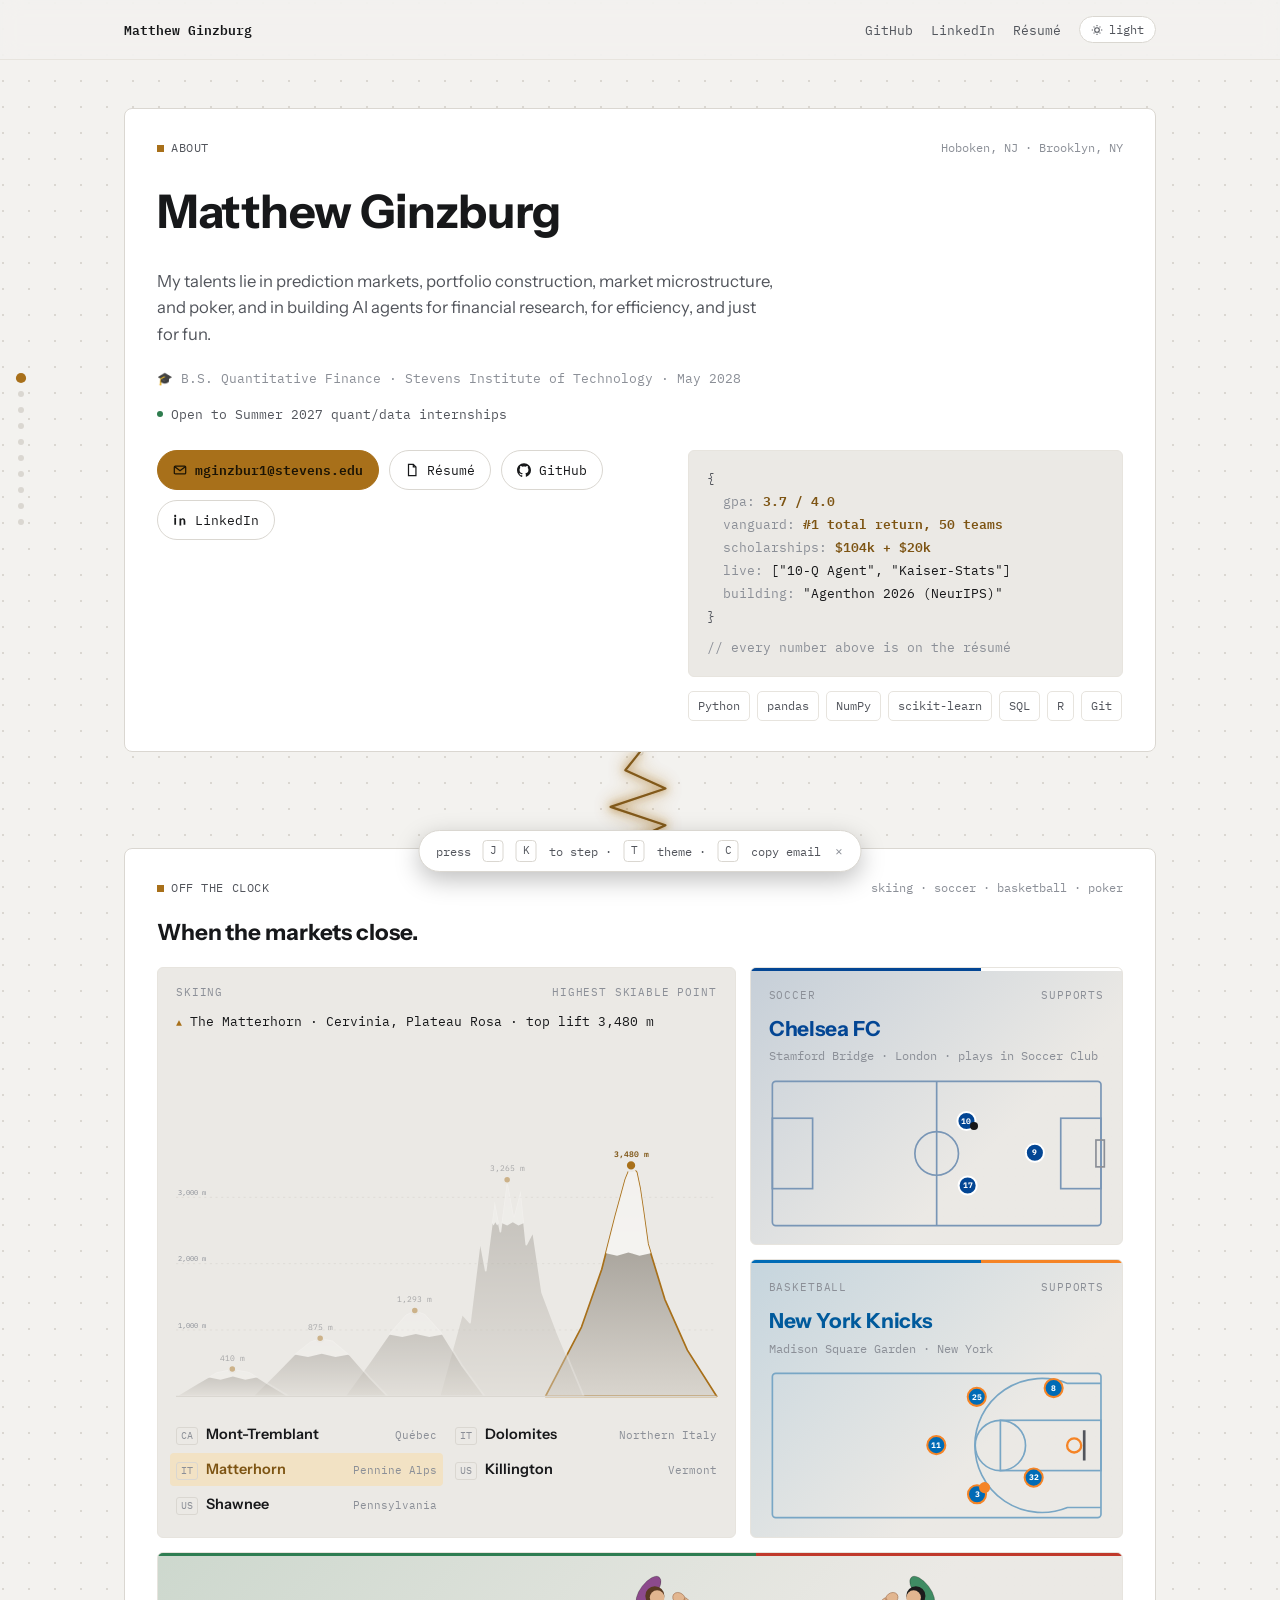
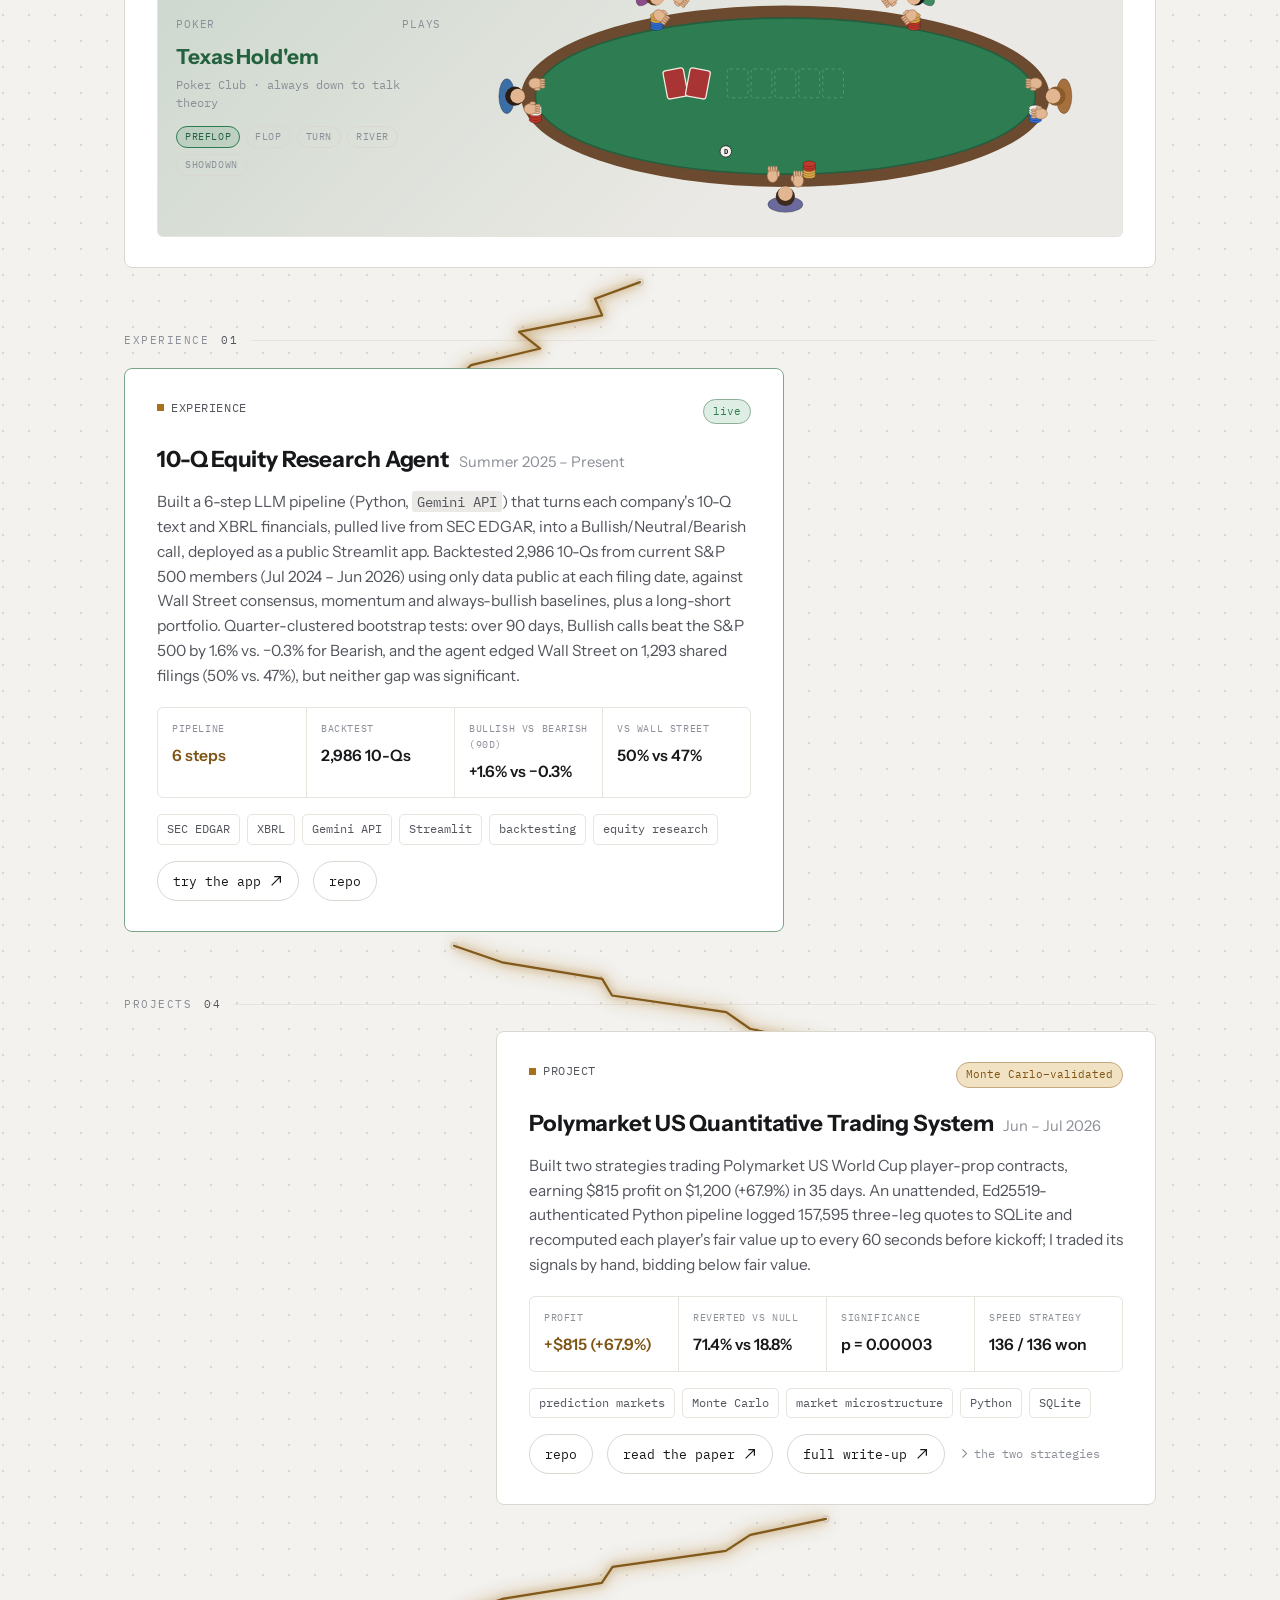
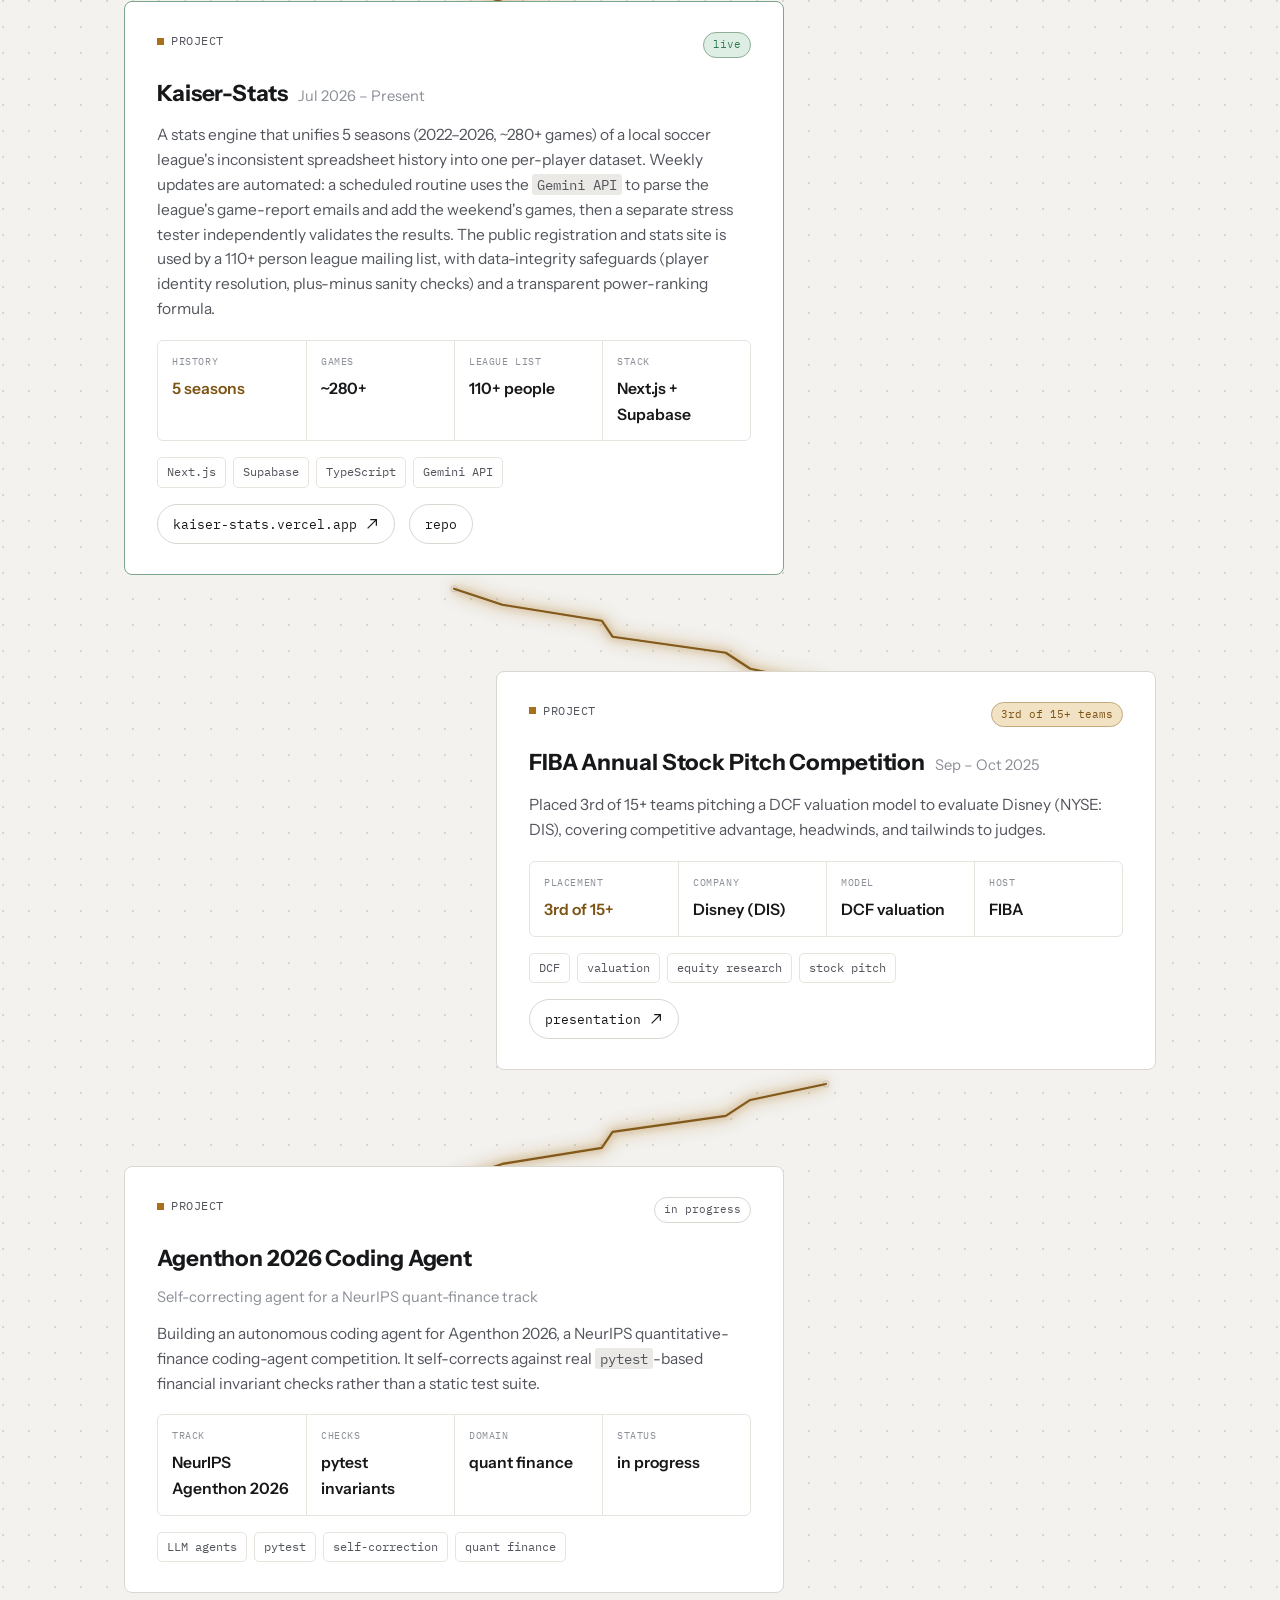
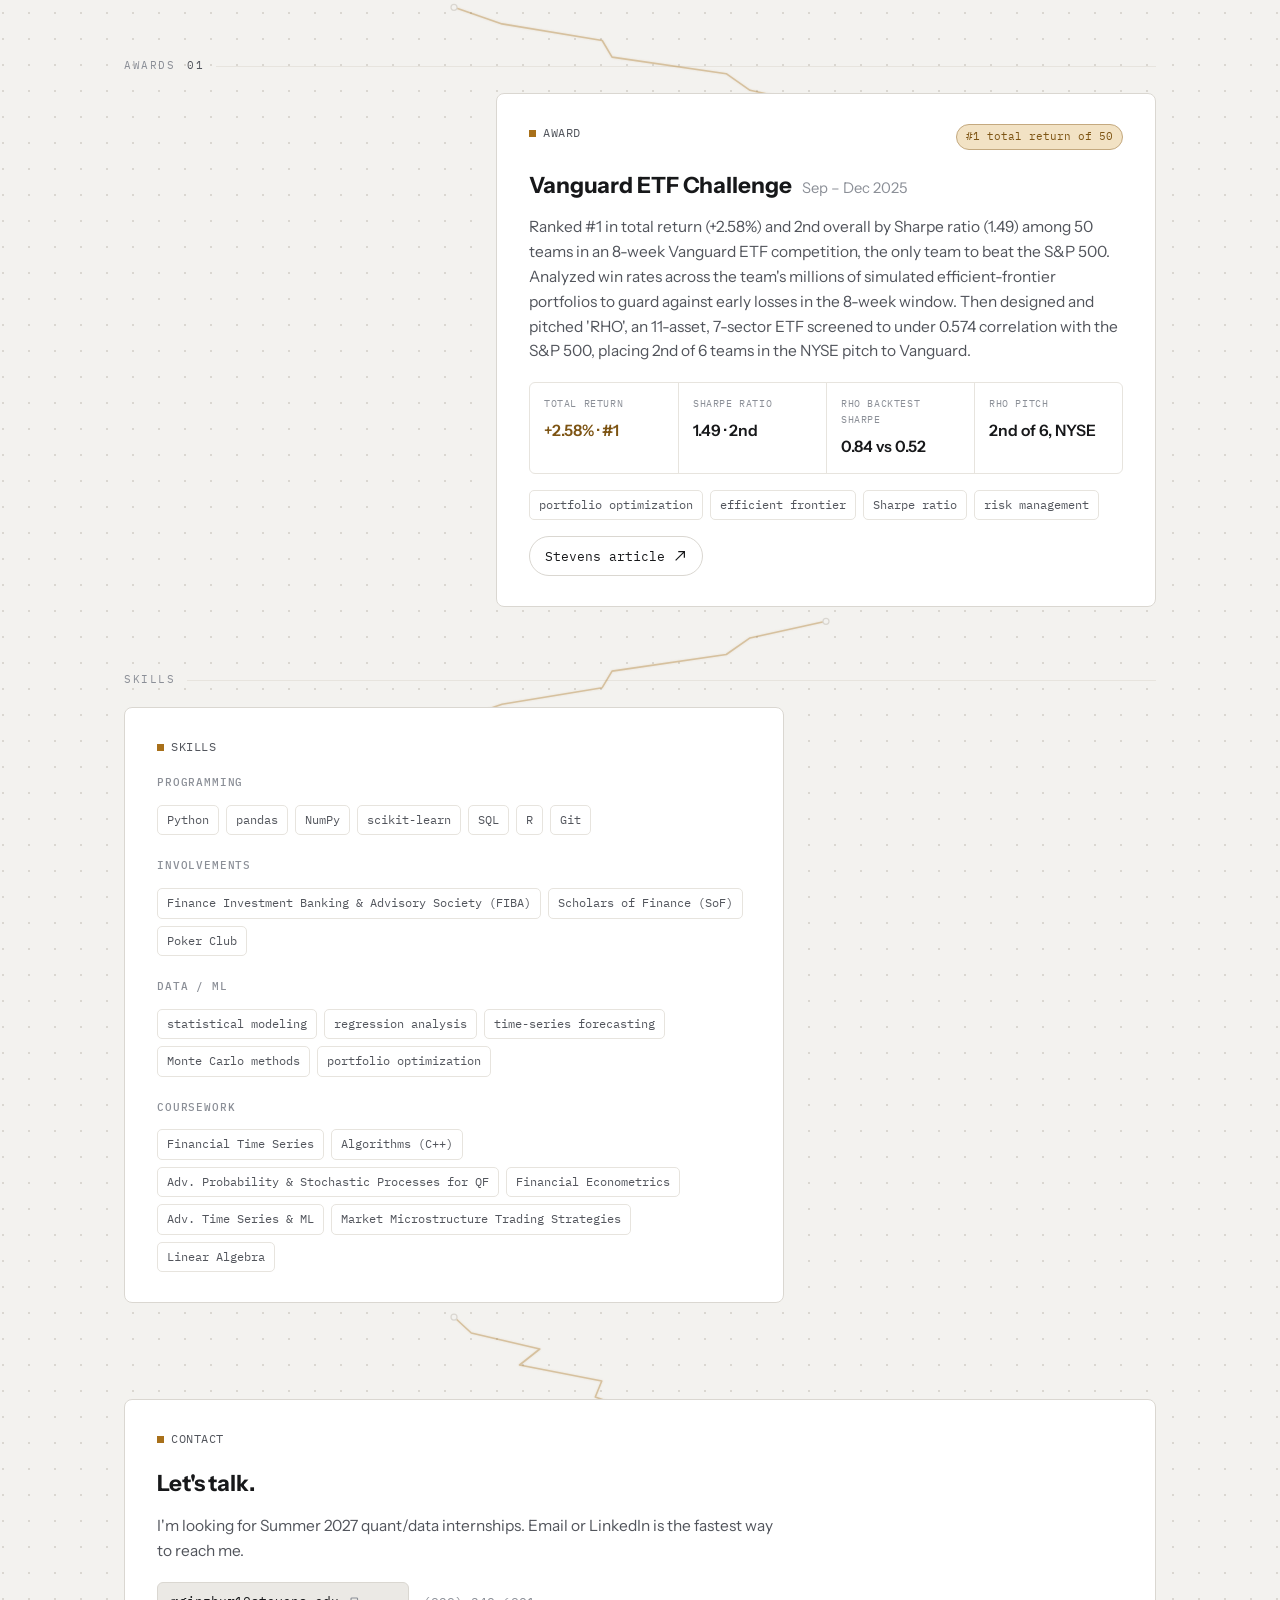
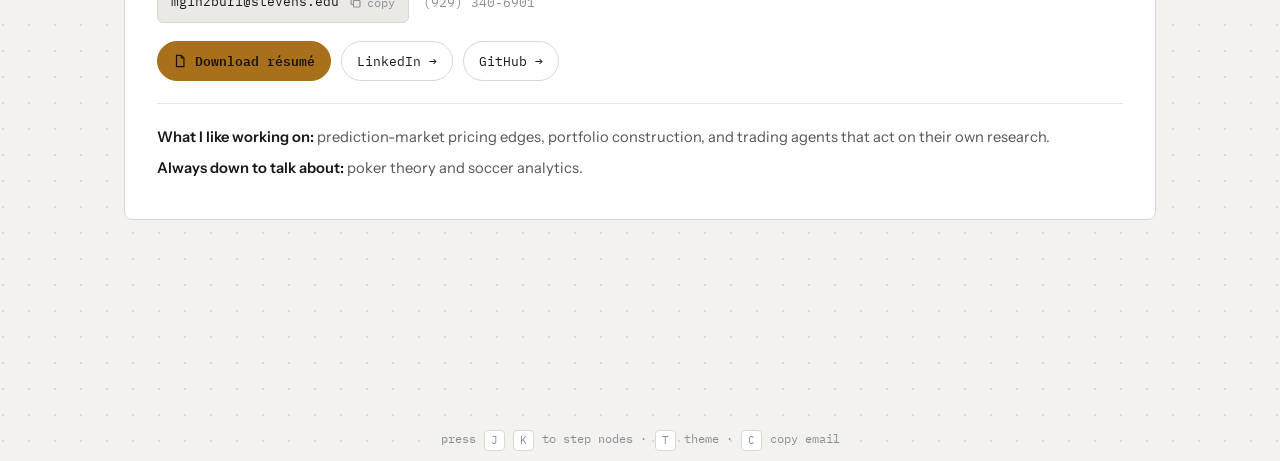
==== index.html @ a1278ca4 "fix: skills match the résumé -- drop C++, TypeScript and Platforms; Programming, Involvements, Data " ====
<!DOCTYPE html>
<html lang="en">
<head>
<meta charset="UTF-8">
<meta name="viewport" content="width=device-width, initial-scale=1.0">
<meta name="description" content="Quant research &amp; trading-systems portfolio for Matthew Ginzburg.">
<title>Matthew Ginzburg</title>

<link rel="icon" type="image/png" href="assets/favicon.png">
<link rel="apple-touch-icon" href="assets/apple-touch-icon.png">

<meta property="og:type" content="website">
<meta property="og:site_name" content="Matthew Ginzburg">
<meta property="og:title" content="Matthew Ginzburg — quant research & trading systems">
<meta property="og:description" content="Quantitative Finance at Stevens: prediction-market trading, portfolio construction, and AI agents for financial research.">
<meta property="og:url" content="https://matthewginz.github.io/">
<meta property="og:image" content="https://matthewginz.github.io/assets/og-image.png">
<meta property="og:image:width" content="1200">
<meta property="og:image:height" content="630">
<meta name="twitter:card" content="summary_large_image">
<meta name="twitter:title" content="Matthew Ginzburg — quant research & trading systems">
<meta name="twitter:description" content="Quantitative Finance at Stevens: prediction-market trading, portfolio construction, and AI agents for financial research.">
<meta name="twitter:image" content="https://matthewginz.github.io/assets/og-image.png">

<link rel="preconnect" href="https://fonts.googleapis.com">
<link rel="preconnect" href="https://fonts.gstatic.com" crossorigin>
<link rel="stylesheet" href="https://fonts.googleapis.com/css2?family=Instrument+Sans:ital,wght@0,400;0,500;0,600;0,700;1,500&family=IBM+Plex+Mono:wght@400;500;600&display=swap">
<link rel="stylesheet" href="css/site.css">
<script>document.documentElement.classList.add("js");</script>

</head>
<body>

<div class="rail" id="rail"></div>

<div class="topbar-shell">
  <div class="topbar">
    <div class="who"><b>Matthew Ginzburg</b></div>
    <nav>
      <a href="https://github.com/matthewginz" target="_blank" rel="noopener">GitHub</a>
      <a href="https://www.linkedin.com/in/matthewginzburg/" target="_blank" rel="noopener">LinkedIn</a>
      <a href="assets/resume.pdf" target="_blank" rel="noopener">Résumé</a>
      <button class="theme-btn" id="themeBtn" type="button" aria-label="Toggle theme">
        <svg id="themeIcon" viewBox="0 0 16 16" width="12" height="12" fill="none" stroke="currentColor" stroke-width="1.4"><path d="M8 1.3v1.6M8 13.1v1.6M2.6 8H1M15 8h-1.6M3.5 3.5l1.1 1.1M11.4 11.4l1.1 1.1M12.5 3.5l-1.1 1.1M4.6 11.4l-1.1 1.1"/><circle cx="8" cy="8" r="3.1"/></svg>
        <span id="themeLabel">dark</span>
      </button>
    </nav>
  </div>
</div>

<div class="wrap" id="wrap">
  <svg class="connectors" id="connectors"></svg>

  <section class="node" id="n-hero" data-node>
    <div class="card">
      <div class="card-head">
        <span class="tag"><span class="sq"></span>ABOUT</span>
        <span class="meta">Hoboken, NJ · Brooklyn, NY</span>
      </div>

      <h1>Matthew Ginzburg</h1>
      <p class="standfirst">
        My talents lie in prediction markets, portfolio construction, market
        microstructure, and poker, and in building AI agents for financial research,
        for efficiency, and just for fun.
      </p>

      <div class="metarow">
        <span>🎓 B.S. Quantitative Finance · Stevens Institute of Technology · May 2028</span>
      </div>
      <div class="status-line"><span class="live-dot"></span>Open to Summer 2027 quant/data internships</div>

      <div class="hero-grid">
        <div class="btnrow">
          <a class="btn primary" href="mailto:mginzbur1@stevens.edu">
            <svg viewBox="0 0 16 16" fill="none" stroke="currentColor" stroke-width="1.4"><rect x="1.5" y="3.5" width="13" height="9" rx="1.2"/><path d="M2 4.2l6 4.6 6-4.6"/></svg>
            mginzbur1@stevens.edu
          </a>
          <a class="btn" href="assets/resume.pdf" target="_blank" rel="noopener">
            <svg viewBox="0 0 16 16" fill="none" stroke="currentColor" stroke-width="1.4"><path d="M4 1.5h5.5L12.5 4.5V14.5H4z"/><path d="M9.5 1.5V4.5H12.5"/></svg>
            Résumé
          </a>
          <a class="btn" href="https://github.com/matthewginz" target="_blank" rel="noopener">
            <svg viewBox="0 0 16 16" fill="currentColor"><path d="M8 .3C3.6.3 0 3.9 0 8.3c0 3.5 2.3 6.5 5.5 7.6.4.1.5-.2.5-.4v-1.5c-2.2.5-2.7-1-2.7-1-.4-.9-.9-1.2-.9-1.2-.7-.5.1-.5.1-.5.8.1 1.2.8 1.2.8.7 1.2 1.9.9 2.3.7.1-.5.3-.9.5-1.1-1.8-.2-3.6-.9-3.6-4 0-.9.3-1.6.8-2.1-.1-.2-.4-1 .1-2.1 0 0 .7-.2 2.2.8.6-.2 1.3-.3 2-.3s1.4.1 2 .3c1.5-1 2.2-.8 2.2-.8.4 1.1.2 1.9.1 2.1.5.6.8 1.3.8 2.1 0 3.1-1.9 3.8-3.6 4 .3.2.6.7.6 1.5v2.2c0 .2.1.5.6.4C13.7 14.8 16 11.8 16 8.3 16 3.9 12.4.3 8 .3z"/></svg>
            GitHub
          </a>
          <a class="btn" href="https://www.linkedin.com/in/matthewginzburg/" target="_blank" rel="noopener">
            <svg viewBox="0 0 16 16" fill="currentColor"><path d="M3.5 5.5h-2v8h2v-8zM2.5 4.6c.7 0 1.2-.6 1.2-1.3 0-.7-.5-1.2-1.2-1.2-.7 0-1.2.5-1.2 1.2 0 .7.5 1.3 1.2 1.3zM14 9.2c0-2.1-1.1-3.1-2.6-3.1-1.2 0-1.7.7-2 1.1v-1h-2v8h2V9.4c0-.5 0-1.9 1.4-1.9 1.3 0 1.3 1.2 1.3 1.9v4.1h2V9.2z"/></svg>
            LinkedIn
          </a>
        </div>

        <div>
          <div class="codepanel">
            <span>{</span><br>
            &nbsp;&nbsp;<span class="k">gpa:</span> <span class="v amber">3.7 / 4.0</span><br>
            &nbsp;&nbsp;<span class="k">vanguard:</span> <span class="v amber">#1 total return, 50 teams</span><br>
            &nbsp;&nbsp;<span class="k">scholarships:</span> <span class="v amber">$104k + $20k</span><br>
            &nbsp;&nbsp;<span class="k">live:</span> <span class="v">["10-Q Agent", "Kaiser-Stats"]</span><br>
            &nbsp;&nbsp;<span class="k">building:</span> <span class="v">"Agenthon 2026 (NeurIPS)"</span><br>
            <span>}</span>
            <span class="cmt">// every number above is on the résumé</span>
          </div>
          <div class="chiprow">
            <span class="chip">Python</span><span class="chip">pandas</span><span class="chip">NumPy</span>
            <span class="chip">scikit-learn</span><span class="chip">SQL</span><span class="chip">R</span><span class="chip">Git</span>
          </div>
        </div>
      </div>
    </div>
  </section>

  <section class="node" id="n-hobbies" data-node>
    <div class="card hobbies-card">
      <div class="card-head">
        <span class="tag"><span class="sq"></span>OFF THE CLOCK</span>
        <span class="meta">skiing · soccer · basketball · poker</span>
      </div>
      <h2 class="ctitle" style="margin-bottom:16px;">When the markets close.</h2>

      <div class="hobby-grid">
        <div class="hobby ski" id="ski">
          <div class="snow" aria-hidden="true"></div>
          <div class="hobby-label"><span>Skiing</span><span>highest skiable point</span></div>
          <div class="ski-readout"><span class="tri">▲</span> <span id="skiReadout">hover a mountain</span></div>

          <svg class="ski-map" id="skiMap" viewBox="0 0 480 240" role="img" aria-label="Skyline of the five mountains I've skied, drawn to scale by highest skiable point: Shawnee, Mont-Tremblant, Killington, the Dolomites and the Matterhorn">
            <defs>
              <linearGradient id="rockGrad" x1="0" y1="0" x2="0" y2="1">
                <stop offset="0" class="rock-top"/>
                <stop offset="1" class="rock-base"/>
              </linearGradient>
            </defs>
            <g class="scale-guides">
              <line x1="0" y1="173.1" x2="480" y2="173.1"/><text x="2" y="171.1">1,000 m</text>
              <line x1="0" y1="114.2" x2="480" y2="114.2"/><text x="2" y="112.2">2,000 m</text>
              <line x1="0" y1="55.3" x2="480" y2="55.3"/><text x="2" y="53.3">3,000 m</text>
            </g>
            <g class="peak" data-peak="matterhorn">
              <path class="rock" d="M328 232 L360 170.5 L378 119.2 L390 72.1 L399 39.3 L404 27 L409 33.2 L412 47.5 L415 68 L419 96.7 L434 145.9 L454 191 L480 232 Z"/>
              <path class="snowcap" d="M381.7 104.9 L390 72.1 L399 39.3 L404 27 L409 33.2 L412 47.5 L415 68 L419 96.7 L421.5 104.9 L411.5 107.1 L401.6 104.3 L391.6 107.1 Z"/>
              <circle class="pin-ring" cx="404" cy="27" r="7"/><circle class="pin" cx="404" cy="27" r="3.2"/>
              <text class="elev" x="404" y="19.5" text-anchor="middle">3,480 m</text>
            </g>
            <g class="peak" data-peak="dolomites">
              <path class="rock" d="M234 232 L254 158.9 L261 166.6 L270 93.5 L275 120.4 L283 58.9 L288 85.8 L294 39.7 L300 72.4 L306 49.3 L311 97.4 L317 85.8 L325 139.7 L338 174.3 L362 232 Z"/>
              <path class="snowcap" d="M280.5 78.1 L283 58.9 L286.6 78.1 L285.1 80.3 L283.5 77.5 L282 80.3 Z M289 78.1 L294 39.7 L300 72.4 L306 49.3 L309 78.1 L304 80.3 L299 77.5 L294 80.3 Z"/>
              <circle class="pin-ring" cx="294" cy="39.7" r="7"/><circle class="pin" cx="294" cy="39.7" r="3.2"/>
              <text class="elev" x="294" y="32.2" text-anchor="middle">3,265 m</text>
            </g>
            <g class="peak" data-peak="killington">
              <path class="rock" d="M150 232 L172 201.5 L190 175.6 L204 159.6 L212 155.8 L221 158.9 L236 175.6 L254 204.6 L274 232 Z"/>
              <path class="snowcap" d="M188.9 177.2 L190 175.6 L204 159.6 L212 155.8 L221 158.9 L236 175.6 L236.9 177.2 L224.9 179.4 L212.9 176.6 L200.9 179.4 Z"/>
              <circle class="pin-ring" cx="212" cy="155.8" r="7"/><circle class="pin" cx="212" cy="155.8" r="3.2"/>
              <text class="elev" x="212" y="148.3" text-anchor="middle">1,293 m</text>
            </g>
            <g class="peak" data-peak="tremblant">
              <path class="rock" d="M68 232 L88 212.4 L106 193.9 L119 183.5 L128 180.5 L139 182.5 L155 195.9 L172 215.5 L188 232 Z"/>
              <path class="snowcap" d="M105 194.9 L106 193.9 L119 183.5 L128 180.5 L139 182.5 L153.8 194.9 L141.6 197.1 L129.4 194.3 L117.2 197.1 Z"/>
              <circle class="pin-ring" cx="128" cy="180.5" r="7"/><circle class="pin" cx="128" cy="180.5" r="3.2"/>
              <text class="elev" x="128" y="173" text-anchor="middle">875 m</text>
            </g>
            <g class="peak" data-peak="shawnee">
              <path class="rock" d="M0 232 L18 221.1 L36 210.7 L50 207.8 L65 210.3 L82 221.1 L100 232 Z"/>
              <path class="snowcap" d="M28.5 215.1 L36 210.7 L50 207.8 L65 210.3 L72.6 215.1 L61.5 217.3 L50.5 214.5 L39.5 217.3 Z"/>
              <circle class="pin-ring" cx="50" cy="207.8" r="7"/><circle class="pin" cx="50" cy="207.8" r="3.2"/>
              <text class="elev" x="50" y="200.3" text-anchor="middle">410 m</text>
            </g>
            <line class="ground" x1="0" y1="232" x2="480" y2="232"/>
          </svg>

          <ul class="ski-list">
            <li data-peak="tremblant" tabindex="0" data-label="Mont-Tremblant · Laurentians, Québec · top lift 875 m"><span class="cc">CA</span><b>Mont-Tremblant</b><span class="rg">Québec</span></li>
            <li data-peak="dolomites" tabindex="0" data-label="The Dolomites · Marmolada, Punta Rocca · top lift 3,265 m"><span class="cc">IT</span><b>Dolomites</b><span class="rg">Northern Italy</span></li>
            <li data-peak="matterhorn" tabindex="0" data-label="The Matterhorn · Cervinia, Plateau Rosa · top lift 3,480 m"><span class="cc">IT</span><b>Matterhorn</b><span class="rg">Pennine Alps</span></li>
            <li data-peak="killington" tabindex="0" data-label="Killington · Green Mountains, Vermont · top lift 1,293 m"><span class="cc">US</span><b>Killington</b><span class="rg">Vermont</span></li>
            <li data-peak="shawnee" tabindex="0" data-label="Shawnee Mountain · Poconos, Pennsylvania · top lift 410 m"><span class="cc">US</span><b>Shawnee</b><span class="rg">Pennsylvania</span></li>
          </ul>
        </div>

        <div class="hobby team chelsea">
          <div class="hobby-label"><span>Soccer</span><span>supports</span></div>
          <div class="hobby-name">Chelsea FC</div>
          <div class="hobby-sub">Stamford Bridge · London · plays in Soccer Club</div>
          <svg class="field play" viewBox="0 0 200 90" data-mode="soccer" data-goal-x="197" data-goal-y="45" data-flash-x="100" data-flash-y="15" role="img" aria-label="Cole Palmer, Morgan Rogers and João Pedro passing until one of them scores">
            <rect x="2" y="2" width="196" height="86" rx="2"/>
            <line x1="100" y1="2" x2="100" y2="88"/>
            <circle cx="100" cy="45" r="13"/>
            <rect x="2" y="24" width="24" height="42"/>
            <rect x="174" y="24" width="24" height="42"/>
            <rect class="goal" x="195" y="37" width="5" height="16"/>
            <g class="player" data-name="Cole Palmer" data-num="10" data-x="118" data-y="26"></g>
            <g class="player" data-name="Morgan Rogers" data-num="17" data-x="118" data-y="64"></g>
            <g class="player" data-name="João Pedro" data-num="9" data-x="158" data-y="45"></g>
          </svg>
        </div>

        <div class="hobby team knicks">
          <div class="hobby-label"><span>Basketball</span><span>supports</span></div>
          <div class="hobby-name">New York Knicks</div>
          <div class="hobby-sub">Madison Square Garden · New York</div>
          <svg class="field play" viewBox="0 0 200 90" data-mode="hoops" data-goal-x="182" data-goal-y="45" data-flash-x="62" data-flash-y="15" role="img" aria-label="The Knicks starting five passing around the arc until one of them hits a shot">
            <rect x="2" y="2" width="196" height="86" rx="2"/>
            <rect x="138" y="30" width="60" height="30"/>
            <circle cx="138" cy="45" r="15"/>
            <path d="M198 8 H178 A40 40 0 1 0 178 82 H198"/>
            <line class="board" x1="188" y1="36" x2="188" y2="54"/>
            <circle class="hoop" cx="182" cy="45" r="4.2"/>
            <g class="player" data-name="Jalen Brunson" data-num="11" data-x="100" data-y="45"></g>
            <g class="player" data-name="Mikal Bridges" data-num="25" data-x="124" data-y="16"></g>
            <g class="player" data-name="Josh Hart" data-num="3" data-x="124" data-y="74"></g>
            <g class="player" data-name="OG Anunoby" data-num="8" data-x="170" data-y="11"></g>
            <g class="player" data-name="Karl-Anthony Towns" data-num="32" data-x="158" data-y="64"></g>
          </svg>
        </div>

        <div class="hobby team poker">
          <div class="poker-copy">
            <div class="hobby-label"><span>Poker</span><span>plays</span></div>
            <div class="hobby-name">Texas Hold'em</div>
            <div class="hobby-sub">Poker Club · always down to talk theory</div>
            <ol class="streets" id="pokerStreets">
              <li data-street="preflop">Preflop</li><li data-street="flop">Flop</li><li data-street="turn">Turn</li><li data-street="river">River</li><li data-street="showdown">Showdown</li>
            </ol>
          </div>
          <svg class="felt-table" id="pokerTable" viewBox="0 0 400 156" role="img" aria-label="Five players at a Texas Hold'em table playing a hand by the rules, one action every five seconds, doing chip riffles, thumb flips and knuckle rolls while they wait">
            <ellipse class="pk-rail" cx="200" cy="78" rx="166" ry="57"/>
            <ellipse class="pk-felt" cx="200" cy="78" rx="157" ry="49"/>
            <g class="pk-board-slots">
              <rect x="163.5" y="61" width="13" height="18" rx="1.6"/><rect x="178.5" y="61" width="13" height="18" rx="1.6"/><rect x="193.5" y="61" width="13" height="18" rx="1.6"/><rect x="208.5" y="61" width="13" height="18" rx="1.6"/><rect x="223.5" y="61" width="13" height="18" rx="1.6"/>
            </g>
            <g class="pk-deck">
              <g class="pk-half"><rect x="-6.5" y="-9" width="13" height="18" rx="1.6"/></g>
              <g class="pk-half"><rect x="-6.5" y="-9" width="13" height="18" rx="1.6"/></g>
            </g>
            <g class="pk-pot"></g>
            <g class="pk-seats"></g>
            <g class="pk-cards"></g>
            <g class="pk-button"><circle r="3.6"/><text y="1.5" text-anchor="middle">D</text></g>
          </svg>
        </div>
      </div>
    </div>
  </section>

  <div class="section-label"><span>Experience</span><span class="count">01</span></div>

  <section class="node side-l" id="n-10q" data-node>
    <div class="card live-glow">
      <div class="card-head">
        <span class="tag"><span class="sq"></span>EXPERIENCE</span>
        <span class="badge live">live</span>
      </div>
      <div class="ctitle-row"><h2 class="ctitle">10-Q Equity Research Agent</h2><span class="sub">Summer 2025 – Present</span></div>
      <p class="body">
        Built a 6-step LLM pipeline (Python, <code>Gemini API</code>) that turns each
        company's 10-Q text and XBRL financials, pulled live from SEC EDGAR, into a
        Bullish/Neutral/Bearish call, deployed as a public Streamlit app. Backtested
        2,986 10-Qs from current S&amp;P 500 members (Jul 2024 – Jun 2026) using only data
        public at each filing date, against Wall Street consensus, momentum and
        always-bullish baselines, plus a long-short portfolio. Quarter-clustered bootstrap
        tests: over 90 days, Bullish calls beat the S&amp;P 500 by 1.6% vs. −0.3% for
        Bearish, and the agent edged Wall Street on 1,293 shared filings (50% vs. 47%),
        but neither gap was significant.
      </p>
      <div class="metrics">
        <div><span class="lbl">Pipeline</span><span class="val amber">6 steps</span></div>
        <div><span class="lbl">Backtest</span><span class="val">2,986 10-Qs</span></div>
        <div><span class="lbl">Bullish vs Bearish (90d)</span><span class="val">+1.6% vs −0.3%</span></div>
        <div><span class="lbl">vs Wall Street</span><span class="val">50% vs 47%</span></div>
      </div>
      <div class="chiprow" style="margin:0 0 16px;">
        <span class="chip">SEC EDGAR</span><span class="chip">XBRL</span><span class="chip">Gemini API</span>
        <span class="chip">Streamlit</span><span class="chip">backtesting</span><span class="chip">equity research</span>
      </div>
      <div class="linkrow">
        <a class="btn" href="https://10q-equity-agent-lu7wjqswdyw7catzwyzq9j.streamlit.app/" target="_blank" rel="noopener">
          try the app <svg viewBox="0 0 16 16" fill="none" stroke="currentColor" stroke-width="1.4"><path d="M6 3h7v7M13 3L3 13"/></svg>
        </a>
        <a class="btn" href="https://github.com/matthewginz/10q-equity-agent" target="_blank" rel="noopener">repo</a>
      </div>
    </div>
  </section>

  <div class="section-label"><span>Projects</span><span class="count">04</span></div>

  <section class="node side-r" id="n-polymarket" data-node>
    <div class="card">
      <div class="card-head">
        <span class="tag"><span class="sq"></span>PROJECT</span>
        <span class="badge amber">Monte Carlo–validated</span>
      </div>
      <div class="ctitle-row"><h2 class="ctitle">Polymarket US Quantitative Trading System</h2><span class="sub">Jun – Jul 2026</span></div>
      <p class="body">
        Built two strategies trading Polymarket US World Cup player-prop contracts,
        earning $815 profit on $1,200 (+67.9%) in 35 days. An unattended,
        Ed25519-authenticated Python pipeline logged 157,595 three-leg quotes to SQLite
        and recomputed each player's fair value up to every 60 seconds before kickoff;
        I traded its signals by hand, bidding below fair value.
      </p>
      <div class="metrics">
        <div><span class="lbl">Profit</span><span class="val amber">+$815 (+67.9%)</span></div>
        <div><span class="lbl">Reverted vs null</span><span class="val">71.4% vs 18.8%</span></div>
        <div><span class="lbl">Significance</span><span class="val">p = 0.00003</span></div>
        <div><span class="lbl">Speed strategy</span><span class="val">136 / 136 won</span></div>
      </div>
      <div class="chiprow" style="margin:0 0 16px;">
        <span class="chip">prediction markets</span><span class="chip">Monte Carlo</span>
        <span class="chip">market microstructure</span><span class="chip">Python</span><span class="chip">SQLite</span>
      </div>
      <div class="linkrow">
        <a class="btn" href="https://github.com/matthewginz/polymarket-us-bot" target="_blank" rel="noopener">repo</a>
        <a class="btn" href="https://github.com/matthewginz/polymarket-us-bot/blob/main/docs/polymarket-worldcup-paper.pdf" target="_blank" rel="noopener">
          read the paper <svg viewBox="0 0 16 16" fill="none" stroke="currentColor" stroke-width="1.4"><path d="M6 3h7v7M13 3L3 13"/></svg>
        </a>
        <a class="btn" href="polymarket.html" target="_blank" rel="noopener">
          full write-up <svg viewBox="0 0 16 16" fill="none" stroke="currentColor" stroke-width="1.4"><path d="M6 3h7v7M13 3L3 13"/></svg>
        </a>
        <details class="more">
          <summary><svg viewBox="0 0 16 16" fill="none" stroke="currentColor" stroke-width="1.6"><path d="M5 2l6 6-6 6"/></svg>the two strategies</summary>
          <div class="more-body"><b>Patience:</b> the core mispricing, validated with a Monte Carlo null-hypothesis test. 71.4% of positions reverted toward fair value vs. 18.8% under a volatility-matched random walk (p = 0.00003); it earned $274 over 40 positions. <b>Speed:</b> an event-driven strategy that bought contracts at $0.92–$0.99 and won all 136 held positions (+$541).</div>
        </details>
      </div>
    </div>
  </section>

  <section class="node side-l" id="n-kaiser" data-node>
    <div class="card live-glow">
      <div class="card-head">
        <span class="tag"><span class="sq"></span>PROJECT</span>
        <span class="badge live">live</span>
      </div>
      <div class="ctitle-row"><h2 class="ctitle">Kaiser-Stats</h2><span class="sub">Jul 2026 – Present</span></div>
      <p class="body">
        A stats engine that unifies 5 seasons (2022–2026, ~280+ games) of a local soccer
        league's inconsistent spreadsheet history into one per-player dataset. Weekly
        updates are automated: a scheduled routine uses the <code>Gemini API</code> to
        parse the league's game-report emails and add the weekend's games, then a
        separate stress tester independently validates the results. The public
        registration and stats site is used by a 110+ person league mailing list, with
        data-integrity safeguards (player identity resolution, plus-minus sanity checks)
        and a transparent power-ranking formula.
      </p>
      <div class="metrics">
        <div><span class="lbl">History</span><span class="val amber">5 seasons</span></div>
        <div><span class="lbl">Games</span><span class="val">~280+</span></div>
        <div><span class="lbl">League list</span><span class="val">110+ people</span></div>
        <div><span class="lbl">Stack</span><span class="val">Next.js + Supabase</span></div>
      </div>
      <div class="chiprow" style="margin:0 0 16px;">
        <span class="chip">Next.js</span><span class="chip">Supabase</span>
        <span class="chip">TypeScript</span><span class="chip">Gemini API</span>
      </div>
      <div class="linkrow">
        <a class="btn" href="https://kaiser-stats.vercel.app" target="_blank" rel="noopener">
          kaiser-stats.vercel.app <svg viewBox="0 0 16 16" fill="none" stroke="currentColor" stroke-width="1.4"><path d="M6 3h7v7M13 3L3 13"/></svg>
        </a>
        <a class="btn" href="https://github.com/matthewginz/Kaiser-stats" target="_blank" rel="noopener">repo</a>
      </div>
    </div>
  </section>

  <section class="node side-r" id="n-fiba" data-node>
    <div class="card">
      <div class="card-head">
        <span class="tag"><span class="sq"></span>PROJECT</span>
        <span class="badge amber">3rd of 15+ teams</span>
      </div>
      <div class="ctitle-row"><h2 class="ctitle">FIBA Annual Stock Pitch Competition</h2><span class="sub">Sep – Oct 2025</span></div>
      <p class="body">
        Placed 3rd of 15+ teams pitching a DCF valuation model to evaluate Disney
        (NYSE: DIS), covering competitive advantage, headwinds, and tailwinds to judges.
      </p>
      <div class="metrics">
        <div><span class="lbl">Placement</span><span class="val amber">3rd of 15+</span></div>
        <div><span class="lbl">Company</span><span class="val">Disney (DIS)</span></div>
        <div><span class="lbl">Model</span><span class="val">DCF valuation</span></div>
        <div><span class="lbl">Host</span><span class="val">FIBA</span></div>
      </div>
      <div class="chiprow" style="margin:0 0 16px;">
        <span class="chip">DCF</span><span class="chip">valuation</span>
        <span class="chip">equity research</span><span class="chip">stock pitch</span>
      </div>
      <div class="linkrow">
        <a class="btn" href="https://raw.githubusercontent.com/matthewginz/10q-equity-agent/main/docs/Disney_FIBA_Stock_Pitch.pdf" target="_blank" rel="noopener">
          presentation <svg viewBox="0 0 16 16" fill="none" stroke="currentColor" stroke-width="1.4"><path d="M6 3h7v7M13 3L3 13"/></svg>
        </a>
      </div>
    </div>
  </section>

  <section class="node side-l" id="n-agenthon" data-node>
    <div class="card">
      <div class="card-head">
        <span class="tag"><span class="sq"></span>PROJECT</span>
        <span class="badge">in progress</span>
      </div>
      <div class="ctitle-row"><h2 class="ctitle">Agenthon 2026 Coding Agent</h2><span class="sub">Self-correcting agent for a NeurIPS quant-finance track</span></div>
      <p class="body">
        Building an autonomous coding agent for Agenthon 2026, a NeurIPS
        quantitative-finance coding-agent competition. It self-corrects against real
        <code>pytest</code>-based financial invariant checks rather than a static test suite.
      </p>
      <div class="metrics">
        <div><span class="lbl">Track</span><span class="val">NeurIPS Agenthon 2026</span></div>
        <div><span class="lbl">Checks</span><span class="val">pytest invariants</span></div>
        <div><span class="lbl">Domain</span><span class="val">quant finance</span></div>
        <div><span class="lbl">Status</span><span class="val">in progress</span></div>
      </div>
      <div class="chiprow">
        <span class="chip">LLM agents</span><span class="chip">pytest</span>
        <span class="chip">self-correction</span><span class="chip">quant finance</span>
      </div>
    </div>
  </section>

  <div class="section-label"><span>Awards</span><span class="count">01</span></div>

  <section class="node side-r" id="n-vanguard" data-node>
    <div class="card">
      <div class="card-head">
        <span class="tag"><span class="sq"></span>AWARD</span>
        <span class="badge amber">#1 total return of 50</span>
      </div>
      <div class="ctitle-row"><h2 class="ctitle">Vanguard ETF Challenge</h2><span class="sub">Sep – Dec 2025</span></div>
      <p class="body">
        Ranked #1 in total return (+2.58%) and 2nd overall by Sharpe ratio (1.49) among
        50 teams in an 8-week Vanguard ETF competition, the only team to beat the
        S&amp;P 500. Analyzed win rates across the team's millions of simulated
        efficient-frontier portfolios to guard against early losses in the 8-week window.
        Then designed and pitched 'RHO', an 11-asset, 7-sector ETF screened to under
        0.574 correlation with the S&amp;P 500, placing 2nd of 6 teams in the NYSE pitch
        to Vanguard.
      </p>
      <div class="metrics">
        <div><span class="lbl">Total return</span><span class="val amber">+2.58% · #1</span></div>
        <div><span class="lbl">Sharpe ratio</span><span class="val">1.49 · 2nd</span></div>
        <div><span class="lbl">RHO backtest Sharpe</span><span class="val">0.84 vs 0.52</span></div>
        <div><span class="lbl">RHO pitch</span><span class="val">2nd of 6, NYSE</span></div>
      </div>
      <div class="chiprow" style="margin:0 0 16px;">
        <span class="chip">portfolio optimization</span><span class="chip">efficient frontier</span>
        <span class="chip">Sharpe ratio</span><span class="chip">risk management</span>
      </div>
      <div class="linkrow">
        <a class="btn" href="https://www.stevens.edu/news/stevens-students-soar-in-vanguard-etf-trading-competition" target="_blank" rel="noopener">
          Stevens article <svg viewBox="0 0 16 16" fill="none" stroke="currentColor" stroke-width="1.4"><path d="M6 3h7v7M13 3L3 13"/></svg>
        </a>
      </div>
    </div>
  </section>

  <div class="section-label"><span>Skills</span></div>

  <section class="node side-l" id="n-skills" data-node>
    <div class="card">
      <div class="card-head">
        <span class="tag"><span class="sq"></span>SKILLS</span>
      </div>
      <div class="stackgroup">
        <h3>Programming</h3>
        <div class="chiprow">
          <span class="chip">Python</span><span class="chip">pandas</span><span class="chip">NumPy</span><span class="chip">scikit-learn</span>
          <span class="chip">SQL</span><span class="chip">R</span><span class="chip">Git</span>
        </div>
      </div>
      <div class="stackgroup">
        <h3>Involvements</h3>
        <div class="chiprow">
          <span class="chip">Finance Investment Banking &amp; Advisory Society (FIBA)</span>
          <span class="chip">Scholars of Finance (SoF)</span><span class="chip">Poker Club</span>
        </div>
      </div>
      <div class="stackgroup">
        <h3>Data / ML</h3>
        <div class="chiprow">
          <span class="chip">statistical modeling</span><span class="chip">regression analysis</span>
          <span class="chip">time-series forecasting</span><span class="chip">Monte Carlo methods</span>
          <span class="chip">portfolio optimization</span>
        </div>
      </div>
      <div class="stackgroup">
        <h3>Coursework</h3>
        <div class="chiprow">
          <span class="chip">Financial Time Series</span><span class="chip">Algorithms (C++)</span>
          <span class="chip">Adv. Probability &amp; Stochastic Processes for QF</span>
          <span class="chip">Financial Econometrics</span><span class="chip">Adv. Time Series &amp; ML</span>
          <span class="chip">Market Microstructure Trading Strategies</span><span class="chip">Linear Algebra</span>
        </div>
      </div>
    </div>
  </section>

  <section class="node" id="n-contact" data-node>
    <div class="card">
      <div class="card-head">
        <span class="tag"><span class="sq"></span>CONTACT</span>
      </div>
      <h2 class="ctitle" style="margin-bottom:12px;">Let's talk.</h2>
      <p class="body">
        I'm looking for Summer 2027 quant/data internships. Email or LinkedIn is the
        fastest way to reach me.
      </p>
      <div class="contact-row">
        <span class="email-box">
          mginzbur1@stevens.edu
          <button class="copy-btn" id="copyBtn" type="button" aria-label="Copy email">
            <svg viewBox="0 0 16 16" fill="none" stroke="currentColor" stroke-width="1.4"><rect x="5.5" y="5.5" width="8" height="8" rx="1"/><path d="M10.5 5.5V3.5a1 1 0 0 0-1-1h-6a1 1 0 0 0-1 1v6a1 1 0 0 0 1 1h2"/></svg>
            <span id="copyLabel">copy</span>
          </button>
        </span>
        <span class="phone">(929) 340-6901</span>
      </div>
      <div class="btnrow">
        <a class="btn primary" href="assets/resume.pdf" target="_blank" rel="noopener">
          <svg viewBox="0 0 16 16" fill="none" stroke="currentColor" stroke-width="1.4"><path d="M4 1.5h5.5L12.5 4.5V14.5H4z"/><path d="M9.5 1.5V4.5H12.5"/></svg>
          Download résumé
        </a>
        <a class="btn" href="https://www.linkedin.com/in/matthewginzburg/" target="_blank" rel="noopener">LinkedIn →</a>
        <a class="btn" href="https://github.com/matthewginz" target="_blank" rel="noopener">GitHub →</a>
      </div>
      <hr class="rule">
      <p class="interest-line"><b>What I like working on:</b> prediction-market pricing edges, portfolio construction, and trading agents that act on their own research.</p>
      <p class="interest-line"><b>Always down to talk about:</b> poker theory and soccer analytics.</p>
    </div>
  </section>
</div>

<footer class="kbdhint">
  press <kbd>J</kbd> <kbd>K</kbd> to step nodes · <kbd>T</kbd> theme · <kbd>C</kbd> copy email
</footer>

<script src="js/site.js" defer></script>
<script src="js/hobbies.js" defer></script>
<script src="js/poker.js" defer></script>

</body>
</html>
---- css/site.css ----
:root {
    --ground: #f3f2ef;
    --surface: #ffffff;
    --surface-2: #ebe9e5;
    --ink: #17181a;
    --ink-2: #52555c;
    --ink-3: #8b8f97;
    --rule: #dad7d1;
    --rule-soft: #e7e4de;
    --accent: #a8701a;
    --accent-ink: #7d5413;
    --accent-bg: #f2e2c4;
    --green: #2f7d4f;
    --green-bg: #dfeee4;
    --peak-top: #8f8a82;
    --peak-base: #d9d5ce;
    --snow: #fbfaf8;
    --chelsea: #034694;
    --chelsea-ink: #034694;
    --knicks: #006bb6;
    --knicks-ink: #005a9c;
    --knicks-orange: #f58426;
    --felt: #2e7d52;
    --felt-ink: #23613f;
    --rail: #6b4a2f;
    --mono: "IBM Plex Mono", "SF Mono", Consolas, monospace;
    --sans: "Instrument Sans", system-ui, -apple-system, "Segoe UI", sans-serif;
  }
  @media (prefers-color-scheme: dark) {
    :root:not([data-theme="light"]) {
      --ground: #0c0d10;
      --surface: #131418;
      --surface-2: #1a1b20;
      --ink: #ebebec;
      --ink-2: #9a9da3;
      --ink-3: #5c5f66;
      --rule: #24262c;
      --rule-soft: #1c1e23;
      --accent: #e0a94a;
      --accent-ink: #f0bd6a;
      --accent-bg: #2a2013;
      --green: #56b57e;
      --green-bg: #17251c;
      --peak-top: #3a3d45;
      --peak-base: #16171b;
      --snow: #e6e8ee;
      --chelsea: #2f6fd6;
      --chelsea-ink: #7aa7f0;
      --knicks: #1f86d6;
      --knicks-ink: #6fb4ee;
      --felt: #1f5e3f;
      --felt-ink: #6cc394;
      --rail: #3b2a1c;
    }
  }
  :root[data-theme="dark"] {
    --ground: #0c0d10;
    --surface: #131418;
    --surface-2: #1a1b20;
    --ink: #ebebec;
    --ink-2: #9a9da3;
    --ink-3: #5c5f66;
    --rule: #24262c;
    --rule-soft: #1c1e23;
    --accent: #e0a94a;
    --accent-ink: #f0bd6a;
    --accent-bg: #2a2013;
    --green: #56b57e;
    --green-bg: #17251c;
    --peak-top: #3a3d45;
    --peak-base: #16171b;
    --snow: #e6e8ee;
    --chelsea: #2f6fd6;
    --chelsea-ink: #7aa7f0;
    --knicks: #1f86d6;
    --knicks-ink: #6fb4ee;
    --felt: #1f5e3f;
    --felt-ink: #6cc394;
    --rail: #3b2a1c;
  }

  * { box-sizing: border-box; }
  html { -webkit-text-size-adjust: 100%; }
  body {
    margin: 0;
    background: var(--ground);
    color: var(--ink);
    font-family: var(--sans);
    font-size: 15.5px;
    line-height: 1.6;
    -webkit-font-smoothing: antialiased;
    background-image: radial-gradient(circle, var(--rule) 1px, transparent 1px);
    background-size: 26px 26px;
    background-position: -10px -10px;
  }
  a { color: inherit; }
  code, .mono { font-family: var(--mono); }

  .rail {
    position: fixed;
    left: 18px;
    top: 50%;
    transform: translateY(-50%);
    display: flex;
    flex-direction: column;
    gap: 10px;
    z-index: 5;
  }
  .rail .dot {
    width: 6px; height: 6px; border-radius: 50%;
    background: var(--rule);
    transition: background .25s ease, transform .25s ease;
  }
  .rail .dot.active { background: var(--accent); transform: scale(1.7); }
  @media (max-width: 900px) { .rail { display: none; } }

  .topbar-shell {
    position: sticky;
    top: env(safe-area-inset-top, 0px);
    z-index: 20;
    background: color-mix(in srgb, var(--ground) 86%, transparent);
    backdrop-filter: blur(10px);
    border-bottom: 1px solid var(--rule-soft);
  }
  .topbar {
    max-width: 1080px;
    margin: 0 auto;
    padding: 16px 24px;
    display: flex;
    align-items: center;
    justify-content: space-between;
    font-family: var(--mono);
    font-size: 12.5px;
  }
  .topbar .who { display: flex; align-items: center; gap: 9px; color: var(--ink-2); }
  .topbar .who b { color: var(--ink); font-weight: 600; }
  .live-dot { width: 6px; height: 6px; border-radius: 50%; background: var(--green); flex: none; }
  .topbar nav { display: flex; align-items: center; gap: 18px; }
  .topbar nav a { text-decoration: none; color: var(--ink-2); transition: color .15s; }
  .topbar nav a:hover { color: var(--accent-ink); }
  .theme-btn {
    font-family: var(--mono); font-size: 12px; color: var(--ink-2);
    background: var(--surface); border: 1px solid var(--rule); border-radius: 999px;
    padding: 5px 11px; cursor: pointer; display: flex; align-items: center; gap: 6px;
  }
  .theme-btn:hover { border-color: var(--accent); color: var(--accent-ink); }
  @media (max-width: 600px) {
    .topbar { padding: 14px 16px; }
    .topbar nav { gap: 12px; }
  }
  @media (max-width: 380px) {
    .theme-btn #themeLabel { display: none; }
    .topbar nav { gap: 10px; }
  }

  .wrap { max-width: 1080px; margin: 0 auto; padding: 48px 24px 160px; position: relative; }

  svg.connectors { position: absolute; inset: 0; width: 100%; height: 100%; pointer-events: none; overflow: visible; }
  svg.connectors path {
    fill: none; stroke: var(--accent); stroke-width: 1.6;
    stroke-linejoin: round; stroke-linecap: round;
    opacity: .65;
    filter: drop-shadow(0 0 2px color-mix(in srgb, var(--accent) 55%, transparent));
    stroke-dasharray: 1400; stroke-dashoffset: 1400;
    transition: stroke-dashoffset .9s ease;
  }
  svg.connectors path.go {
    stroke-dashoffset: 0;
    animation: mg-settle 2.2s ease-out forwards;
  }
  @keyframes mg-settle {
    0% { opacity: 1; filter: drop-shadow(0 0 8px color-mix(in srgb, var(--accent) 85%, transparent)); }
    100% { opacity: .38; filter: drop-shadow(0 0 1px color-mix(in srgb, var(--accent) 35%, transparent)); }
  }
  svg.connectors path.go.settled { animation: none; opacity: .38; filter: drop-shadow(0 0 1px color-mix(in srgb, var(--accent) 35%, transparent)); }
  svg.connectors circle { fill: var(--ground); stroke: var(--rule); stroke-width: 1.25; }
  svg.connectors circle.active { fill: var(--accent); stroke: var(--accent); }
  svg.connectors path.current-line {
    fill: none; stroke: var(--accent-ink); stroke-width: 2.2; stroke-linecap: round;
    opacity: .95;
    filter: drop-shadow(0 0 4px var(--accent)) drop-shadow(0 0 9px color-mix(in srgb, var(--accent) 65%, transparent));
  }
  @media (prefers-reduced-motion: reduce) {
    svg.connectors path { stroke-dashoffset: 0; transition: none; }
    svg.connectors path.go { animation: none; opacity: .8; }
  }

  section.node { position: relative; z-index: 1; }
  section.node + section.node { margin-top: 96px; }
  .section-label + section.node { margin-top: 0; }

  section.node.side-l .card, section.node.side-r .card { width: 100%; max-width: 660px; }
  section.node.side-l { display: flex; justify-content: flex-start; }
  section.node.side-r { display: flex; justify-content: flex-end; }
  @media (max-width: 900px) {
    section.node.side-l, section.node.side-r { display: block; }
    section.node.side-l .card, section.node.side-r .card { max-width: 100%; }
  }

  .section-label {
    display: flex; align-items: center; gap: 12px;
    font-family: var(--mono); font-size: 11px; letter-spacing: .14em; text-transform: uppercase;
    color: var(--ink-3); margin: 64px 0 18px;
  }
  .section-label::after { content: ""; flex: 1; height: 1px; background: var(--rule-soft); }
  .section-label .count { color: var(--ink-2); }

  .card {
    background: var(--surface);
    border: 1px solid var(--rule);
    border-radius: 8px;
    padding: 30px 32px;
    transition: opacity .5s ease, transform .5s ease, border-color .2s ease, box-shadow .2s ease;
  }
  .js .card { opacity: 0; transform: translateY(14px); }
  .js .card.in { opacity: 1; transform: none; }
  .card:hover { border-color: var(--accent); box-shadow: 0 0 0 1px var(--accent); }

  .card.live-glow {
    border-color: color-mix(in srgb, var(--green) 55%, var(--rule));
    animation: mg-live-flash 2.2s ease-in-out infinite;
  }
  .card.live-glow:hover {
    animation-play-state: paused;
    border-color: var(--accent);
    box-shadow: 0 0 0 1px var(--accent);
  }
  @keyframes mg-live-flash {
    0%, 100% { box-shadow: 0 0 0 1px color-mix(in srgb, var(--green) 45%, transparent); }
    50% { box-shadow: 0 0 0 1px var(--green), 0 0 16px 2px color-mix(in srgb, var(--green) 60%, transparent); }
  }

  @media (prefers-reduced-motion: reduce) {
    .js .card { opacity: 1; transform: none; }
    .card.live-glow {
      animation: none;
      border-color: var(--green);
      box-shadow: 0 0 0 1px color-mix(in srgb, var(--green) 40%, transparent);
    }
  }
  @media (max-width: 560px) { .card { padding: 22px 20px; } }

  .card-head {
    display: flex; align-items: flex-start; justify-content: space-between; gap: 14px;
    font-family: var(--mono); font-size: 11.5px; color: var(--ink-3);
    margin-bottom: 18px; flex-wrap: wrap;
  }
  .card-head .tag {
    display: inline-flex; align-items: center; gap: 7px;
    text-transform: uppercase; letter-spacing: .05em; color: var(--ink-2);
  }
  .card-head .tag .sq { width: 7px; height: 7px; background: var(--accent); flex: none; }
  .card-head .id { color: var(--ink-3); }
  .card-head .meta { text-align: right; color: var(--ink-3); white-space: nowrap; }

  .badge {
    font-family: var(--mono); font-size: 11px; padding: 3px 9px; border-radius: 999px;
    border: 1px solid var(--rule); color: var(--ink-2); white-space: nowrap;
  }
  .badge.live { color: var(--green); border-color: color-mix(in srgb, var(--green) 45%, var(--rule)); background: var(--green-bg); }
  .badge.amber { color: var(--accent-ink); border-color: color-mix(in srgb, var(--accent) 45%, var(--rule)); background: var(--accent-bg); }

  h1 { font-family: var(--sans); font-weight: 700; font-size: clamp(2rem, 5.6vw, 2.9rem); letter-spacing: -.01em; margin: 0 0 18px; text-wrap: balance; }
  .standfirst { font-size: 1.04rem; color: var(--ink-2); max-width: 56ch; margin: 0 0 20px; }
  .standfirst b { color: var(--ink); font-weight: 600; }

  .metarow { display: flex; flex-wrap: wrap; gap: 6px 20px; font-family: var(--mono); font-size: 12.5px; color: var(--ink-3); margin-bottom: 16px; }
  .metarow span { display: inline-flex; align-items: center; gap: 7px; }
  .status-line { display: flex; align-items: center; gap: 8px; font-family: var(--mono); font-size: 12.5px; color: var(--ink-2); margin-bottom: 22px; }

  .btnrow { display: flex; flex-wrap: wrap; gap: 10px; }
  .btn {
    display: inline-flex; align-items: center; gap: 8px;
    font-family: var(--mono); font-size: 12.5px; text-decoration: none;
    padding: 9px 15px; border-radius: 999px; border: 1px solid var(--rule);
    background: var(--surface); color: var(--ink); cursor: pointer;
    transition: border-color .15s, color .15s, background .15s;
  }
  .btn:hover { border-color: var(--accent); color: var(--accent-ink); }
  .btn.primary { background: var(--accent); border-color: var(--accent); color: #1a1305; font-weight: 600; }
  .btn.primary:hover { background: var(--accent-ink); border-color: var(--accent-ink); color: #1a1305; }
  .btn svg { width: 14px; height: 14px; flex: none; }

  .hero-grid { display: grid; grid-template-columns: 1.15fr 1fr; gap: 30px; align-items: start; margin-top: 26px; }
  @media (max-width: 720px) { .hero-grid { grid-template-columns: 1fr; } }

  .codepanel {
    background: var(--surface-2); border: 1px solid var(--rule-soft); border-radius: 6px;
    padding: 16px 18px; font-family: var(--mono); font-size: 12.5px; line-height: 1.85; color: var(--ink-2);
  }
  .codepanel .k { color: var(--ink-3); }
  .codepanel .v { color: var(--ink); }
  .codepanel .v.amber { color: var(--accent-ink); font-weight: 600; }
  .codepanel .cmt { color: var(--ink-3); margin-top: 8px; display: block; }

  .chiprow { display: flex; flex-wrap: wrap; gap: 7px; margin-top: 14px; }
  .chip {
    font-family: var(--mono); font-size: 11.5px; color: var(--ink-2);
    border: 1px solid var(--rule-soft); background: var(--surface); border-radius: 5px;
    padding: 5px 9px;
  }


  h2.ctitle { font-family: var(--sans); font-weight: 700; font-size: 1.4rem; margin: 0; letter-spacing: -.005em; }
  .ctitle-row { display: flex; align-items: baseline; gap: 10px; flex-wrap: wrap; margin-bottom: 12px; }
  .ctitle-row .sub { color: var(--ink-3); font-size: .92rem; }
  .card p.body { color: var(--ink-2); margin: 0 0 18px; max-width: 62ch; }
  .card p.body:last-child { margin-bottom: 0; }
  .card p.body code { background: var(--surface-2); padding: 1px 5px; border-radius: 3px; font-size: .92em; }

  .metrics { display: grid; grid-template-columns: repeat(4, 1fr); border: 1px solid var(--rule-soft); border-radius: 6px; overflow: hidden; margin-bottom: 16px; }
  .metrics div { padding: 13px 14px; border-left: 1px solid var(--rule-soft); }
  .metrics div:first-child { border-left: none; }
  .metrics .lbl { display: block; font-family: var(--mono); font-size: 10px; letter-spacing: .06em; text-transform: uppercase; color: var(--ink-3); margin-bottom: 6px; }
  .metrics .val { font-family: var(--sans); font-weight: 600; font-size: .98rem; color: var(--ink); }
  .metrics .val.amber { color: var(--accent-ink); }
  @media (max-width: 620px) { .metrics { grid-template-columns: repeat(2, 1fr); } .metrics div:nth-child(3) { border-left: none; } }

  .linkrow { display: flex; align-items: center; gap: 14px; flex-wrap: wrap; }
  details.more { margin: 0; }
  details.more > summary { list-style: none; cursor: pointer; font-family: var(--mono); font-size: 12px; color: var(--ink-3); display: flex; align-items: center; gap: 4px; }
  details.more > summary::-webkit-details-marker { display: none; }
  details.more > summary svg { width: 11px; height: 11px; transition: transform .15s; }
  details.more[open] > summary svg { transform: rotate(90deg); }
  details.more .more-body { padding-top: 10px; color: var(--ink-2); font-size: .92rem; max-width: 60ch; }

  .kv { display: flex; flex-direction: column; }
  .kv .row { display: flex; justify-content: space-between; gap: 12px; padding: 9px 0; border-top: 1px solid var(--rule-soft); font-size: .95rem; }
  .kv .row:first-of-type { border-top: none; }
  .kv .row .l { color: var(--ink-2); }
  .kv .row .r { font-family: var(--mono); color: var(--ink); text-align: right; }
  .kv .row .r b { color: var(--accent-ink); }
  .kv .row .l a { font-family: var(--mono); font-size: .78em; color: var(--accent-ink); text-decoration: none; margin-left: 6px; white-space: nowrap; }
  .kv .row .l a:hover { text-decoration: underline; }

  .stackgroup { margin-bottom: 22px; }
  .stackgroup:last-child { margin-bottom: 0; }
  .stackgroup h3 { font-family: var(--mono); font-size: 10.5px; letter-spacing: .08em; text-transform: uppercase; color: var(--ink-3); margin: 0 0 10px; font-weight: 500; }

  .contact-row { display: flex; align-items: center; gap: 14px; flex-wrap: wrap; margin-bottom: 18px; }
  .email-box {
    font-family: var(--mono); font-size: 13px; color: var(--ink);
    border: 1px solid var(--rule); border-radius: 6px; padding: 9px 13px;
    display: flex; align-items: center; gap: 10px; background: var(--surface-2);
  }
  .copy-btn { background: none; border: none; color: var(--ink-3); font-family: var(--mono); font-size: 12px; display: flex; align-items: center; gap: 5px; cursor: pointer; padding: 0; }
  .copy-btn:hover { color: var(--accent-ink); }
  .copy-btn svg { width: 13px; height: 13px; }
  .phone { font-family: var(--mono); font-size: 12.5px; color: var(--ink-3); }
  hr.rule { border: none; border-top: 1px solid var(--rule-soft); margin: 22px 0; }
  .interest-line { font-size: .92rem; color: var(--ink-2); margin: 0 0 8px; }
  .interest-line b { color: var(--ink); font-weight: 600; }

  footer.kbdhint {
    text-align: center; font-family: var(--mono); font-size: 11.5px; color: var(--ink-3);
    padding: 50px 24px 10px; display: flex; justify-content: center; gap: 8px; flex-wrap: wrap;
  }
  kbd {
    font-family: var(--mono); border: 1px solid var(--rule); border-radius: 4px;
    padding: 1px 6px; background: var(--surface); font-size: 11px;
  }

  /* ---- off the clock (hobbies) ---- */
  .hobby-grid { display: grid; grid-template-columns: 1.55fr 1fr; gap: 14px; }
  @media (max-width: 760px) { .hobby-grid { grid-template-columns: 1fr; } }
  .hobby {
    position: relative; overflow: hidden;
    background: var(--surface-2); border: 1px solid var(--rule-soft); border-radius: 6px;
    padding: 16px 18px;
    transition: border-color .2s ease, box-shadow .2s ease;
  }
  .hobby > * { position: relative; }
  .hobby-label {
    display: flex; justify-content: space-between; gap: 10px;
    font-family: var(--mono); font-size: 10.5px; letter-spacing: .08em; text-transform: uppercase; color: var(--ink-3);
  }
  .hobby-name { font-weight: 700; font-size: 1.3rem; letter-spacing: -.005em; margin: 8px 0 2px; }
  .hobby-sub { font-family: var(--mono); font-size: 11.5px; color: var(--ink-3); }

  /* skiing: skyline + legend */
  .hobby.ski { grid-row: span 2; display: flex; flex-direction: column; }
  .hobby.ski:hover { border-color: var(--accent); box-shadow: 0 0 0 1px var(--accent); }
  .ski-readout { font-family: var(--mono); font-size: 12.5px; color: var(--ink); margin: 10px 0 4px; min-height: 1.6em; }
  .ski-readout .tri { color: var(--accent); font-size: 10px; }
  .ski-map { width: 100%; height: auto; display: block; margin-top: auto; overflow: visible; }
  .ski-map .rock-top { stop-color: var(--peak-top); }
  .ski-map .rock-base { stop-color: var(--peak-base); }
  .ski-map .rock { fill: url(#rockGrad); stroke: var(--surface-2); stroke-width: 1.5; stroke-linejoin: round; transition: stroke .25s ease; }
  .ski-map .snowcap { fill: var(--snow); opacity: .92; }
  .ski-map .elev { font-family: var(--mono); font-size: 7.5px; fill: var(--ink-2); transition: fill .25s ease, opacity .3s ease; }
  .ski-map .peak.on .elev { fill: var(--accent-ink); font-weight: 600; }
  .ski-map .scale-guides line { stroke: var(--rule); stroke-width: .6; stroke-dasharray: 2 3; }
  .ski-map .scale-guides text { font-family: var(--mono); font-size: 6.5px; fill: var(--ink-3); }
  .ski-map .ground { stroke: var(--rule); stroke-width: 1; }
  .ski-map .peak { cursor: pointer; transition: opacity .3s ease; }
  .ski-map .pin { fill: var(--accent); stroke: var(--surface-2); stroke-width: 1.5; transform-box: fill-box; transform-origin: center; transition: transform .25s ease; }
  .ski-map .pin-ring { fill: none; stroke: var(--accent); stroke-width: 1.2; opacity: 0; transform-box: fill-box; transform-origin: center; }
  .ski-map.has-on .peak:not(.on) { opacity: .45; }
  .ski-map .peak.on .rock { stroke: var(--accent); }
  .ski-map .peak.on .pin { transform: scale(1.5); }
  .ski-map .peak.on .pin-ring { animation: mg-ping 1.8s ease-out infinite; }
  @keyframes mg-ping {
    0% { opacity: .9; transform: scale(.5); }
    100% { opacity: 0; transform: scale(2.2); }
  }
  .ski-list { list-style: none; margin: 12px 0 0; padding: 0; display: grid; grid-template-columns: repeat(auto-fill, minmax(190px, 1fr)); gap: 2px 18px; }
  .ski-list li {
    display: flex; align-items: baseline; gap: 8px; padding: 5px 6px; margin: 0 -6px;
    border-radius: 4px; cursor: pointer; font-size: .9rem; transition: background .2s ease;
  }
  .ski-list li:focus-visible { outline: 2px solid var(--accent); outline-offset: 0; }
  .ski-list li.on { background: var(--accent-bg); }
  .ski-list li.on b { color: var(--accent-ink); }
  .ski-list .cc { font-family: var(--mono); font-size: 10px; color: var(--ink-3); border: 1px solid var(--rule); border-radius: 3px; padding: 0 4px; }
  .ski-list b { font-weight: 600; color: var(--ink); }
  .ski-list .rg { font-family: var(--mono); font-size: 11px; color: var(--ink-3); margin-left: auto; white-space: nowrap; }
  .ski-list b { white-space: nowrap; }

  .snow { position: absolute !important; inset: 0; pointer-events: none; overflow: hidden; }
  .snow i {
    position: absolute; top: -8px; border-radius: 50%; background: var(--snow);
    opacity: .55; animation: mg-snow linear infinite;
  }
  @keyframes mg-snow {
    0% { transform: translate(0, 0); }
    50% { transform: translate(10px, 190px); }
    100% { transform: translate(-6px, 380px); }
  }

  /* team tiles */
  .hobby.team {
    --team: var(--accent); --team-ink: var(--accent-ink); --team-2: var(--accent);
    background: linear-gradient(135deg, color-mix(in srgb, var(--team) 16%, var(--surface-2)), var(--surface-2) 65%);
    padding-top: 19px;
  }
  .hobby.team::before {
    content: ""; position: absolute; left: 0; right: 0; top: 0; height: 3px;
    background: linear-gradient(90deg, var(--team) 0 62%, var(--team-2) 62% 100%);
  }
  .hobby.team .hobby-name { color: var(--team-ink); }
  .hobby.team:hover {
    border-color: var(--team);
    box-shadow: 0 0 0 1px var(--team), 0 0 22px -4px color-mix(in srgb, var(--team) 55%, transparent);
  }
  .hobby.chelsea { --team: var(--chelsea); --team-ink: var(--chelsea-ink); --team-2: #ffffff; }
  .hobby.knicks { --team: var(--knicks); --team-ink: var(--knicks-ink); --team-2: var(--knicks-orange); }

  .field { width: 100%; height: auto; display: block; margin-top: 12px; }
  .field rect, .field line, .field circle, .field path { fill: none; stroke: color-mix(in srgb, var(--team) 45%, var(--rule)); stroke-width: 1; }
  .field .goal { stroke: var(--ink-3); }
  .field .board { stroke: var(--ink-2); stroke-width: 1.6; }
  .field .hoop { stroke: var(--knicks-orange); stroke-width: 1.4; }
  .field .ball { stroke: none; }
  .chelsea .field .ball { fill: var(--ink); }
  .knicks .field .ball { fill: var(--knicks-orange); }
  .field .goal.score, .field .hoop.score { stroke: #fff; stroke-width: 2; }

  /* pass-and-score plays */
  .play { overflow: visible; }
  .play .player { cursor: pointer; }
  .play .player .hit { fill: transparent; stroke: none; }
  .play .player .body { fill: var(--team); stroke: var(--team-2); stroke-width: 1.2; }
  .play .player:hover .body { stroke: var(--ink); stroke-width: 1.6; }
  .play .pnum { font-family: var(--mono); font-weight: 700; font-size: 4.6px; fill: #fff; pointer-events: none; }
  .play .ptag, .play .pflash {
    fill: #fff; stroke: rgba(0, 0, 0, .72); paint-order: stroke; pointer-events: none; opacity: 0;
  }
  .play .ptag { font-family: var(--mono); font-size: 6.5px; stroke-width: 2px; transition: opacity .15s ease; }
  .play .ptag.on { opacity: 1; }
  .play .pflash {
    font-family: var(--sans); font-weight: 700; font-size: 12px; letter-spacing: .02em; stroke-width: 2.6px;
    transform-box: fill-box; transform-origin: center;
  }
  .play .pflash.go { animation: mg-flash 1.5s ease-out forwards; }
  @keyframes mg-flash {
    0% { opacity: 0; transform: scale(.85); }
    12% { opacity: 1; transform: scale(1.08); }
    25% { transform: scale(1); }
    75% { opacity: 1; }
    100% { opacity: 0; transform: scale(1); }
  }

  /* poker table */
  .hobby.poker {
    --team: var(--felt); --team-ink: var(--felt-ink); --team-2: #c0392b;
    grid-column: 1 / -1;
    display: grid; grid-template-columns: minmax(190px, 1fr) minmax(0, 2.4fr); gap: 10px 26px; align-items: center;
  }
  @media (max-width: 760px) { .hobby.poker { grid-template-columns: 1fr; } }
  .streets { list-style: none; margin: 14px 0 0; padding: 0; display: flex; flex-wrap: wrap; gap: 6px; }
  .streets li {
    font-family: var(--mono); font-size: 10px; letter-spacing: .06em; text-transform: uppercase; color: var(--ink-3);
    border: 1px solid var(--rule); border-radius: 999px; padding: 2px 8px;
    transition: color .2s ease, border-color .2s ease, background .2s ease;
  }
  .streets li.on { color: var(--team-ink); border-color: var(--team); background: color-mix(in srgb, var(--team) 14%, transparent); }
  .felt-table { width: 100%; height: auto; max-height: 300px; display: block; overflow: visible; }
  .felt-table .pk-rail { fill: var(--rail); }
  .felt-table .pk-felt { fill: var(--felt); stroke: color-mix(in srgb, #000 25%, var(--felt)); stroke-width: 1; }
  .pk-board-slots rect { fill: none; stroke: rgba(255, 255, 255, .2); stroke-width: .6; stroke-dasharray: 2 2; }
  .pk-body { stroke: rgba(0, 0, 0, .3); stroke-width: .5; }
  .pk-face { fill: #e2b690; }
  .pk-ring { fill: none; stroke: transparent; stroke-width: 1.4; transition: stroke .3s ease; }
  .pk-player { transition: opacity .4s ease; }
  .pk-player.acting .pk-ring { stroke: var(--accent); }
  .pk-player.folded { opacity: .45; }
  .pk-hand .palm, .pk-hand .finger, .pk-hand .thumb { fill: #e2b690; stroke: #9c6b4a; stroke-width: .35; }
  .pk-say {
    font-family: var(--mono); font-weight: 600; font-size: 5.4px; fill: #fff;
    stroke: rgba(0, 0, 0, .75); stroke-width: 1.6px; paint-order: stroke; opacity: 0; pointer-events: none;
  }
  .pk-say.show { animation: mg-say 3s ease-out forwards; }
  @keyframes mg-say { 0% { opacity: 0; } 10% { opacity: 1; } 80% { opacity: 1; } 100% { opacity: 0; } }
  .pk-card rect { fill: #fbfaf7; stroke: #bdb7ad; stroke-width: .5; }
  .pk-card text { font-family: var(--mono); font-weight: 600; font-size: 6px; fill: #17181a; }
  .pk-card.red text { fill: #c0392b; }
  .pk-card.back rect, .pk-half rect { fill: #a93434; stroke: #f3ece2; stroke-width: .8; }
  .pk-card.back text { display: none; }
  .pk-card.mucked { opacity: .35; }
  .pk-chip { stroke: rgba(0, 0, 0, .35); stroke-width: .45; }
  .pk-chip.c0 { fill: #e0a94a; }
  .pk-chip.c1 { fill: #c0392b; }
  .pk-chip.c2 { fill: #f4f2ee; }
  .pk-chip.c3 { fill: #2f6fd6; }
  .pk-button circle { fill: #f4f2ee; stroke: #17181a; stroke-width: .5; }
  .pk-button text { font-family: var(--mono); font-weight: 700; font-size: 4.2px; fill: #17181a; }

  @media (prefers-reduced-motion: reduce) {
    .ski-map .peak.on .pin-ring { animation: none; opacity: .6; transform: scale(1.4); }
  }

  /* ---- focus-visible ---- */
  a:focus-visible,
  button:focus-visible,
  summary:focus-visible {
    outline: 2px solid var(--accent);
    outline-offset: 2px;
    border-radius: 3px;
  }
  .theme-btn:focus-visible,
  .btn:focus-visible,
  .copy-btn:focus-visible {
    outline: 2px solid var(--accent);
    outline-offset: 2px;
  }

  /* ---- first-visit keyboard hint toast ---- */
  .hint-toast {
    position: fixed;
    left: 50%;
    bottom: 22px;
    transform: translate(-50%, 0);
    z-index: 30;
    display: flex;
    align-items: center;
    gap: 12px;
    font-family: var(--mono);
    font-size: 12px;
    color: var(--ink-2);
    background: var(--surface);
    border: 1px solid var(--rule);
    border-radius: 999px;
    padding: 9px 16px;
    box-shadow: 0 8px 24px rgba(0, 0, 0, .25);
    opacity: 0;
    transition: opacity .4s ease, transform .4s ease;
    pointer-events: none;
  }
  .hint-toast.show { opacity: 1; transform: translate(-50%, -6px); pointer-events: auto; }
  .hint-toast button {
    background: none; border: none; color: var(--ink-3); cursor: pointer;
    font-family: var(--mono); font-size: 13px; line-height: 1; padding: 2px;
  }
  .hint-toast button:hover { color: var(--accent-ink); }
  @media (max-width: 560px) { .hint-toast { font-size: 11px; padding: 8px 12px; gap: 8px; } }
  @media (hover: none) { footer.kbdhint, .hint-toast { display: none; } }
  @media (prefers-reduced-motion: reduce) { .hint-toast { transition: none; } }

  /* ---- print ---- */
  @media print {
    body { background: #fff; color: #111; }
    .rail, .topbar-shell, svg.connectors, footer.kbdhint, .hint-toast, .theme-btn, .snow { display: none !important; }
    .card {
      opacity: 1 !important; transform: none !important;
      border: 1px solid #ccc; box-shadow: none !important; animation: none !important;
      break-inside: avoid; page-break-inside: avoid;
    }
    .card:hover { border-color: #ccc; box-shadow: none; }
    section.node.side-l, section.node.side-r { display: block; }
    section.node.side-l .card, section.node.side-r .card { max-width: 100%; }
    a { color: #111; text-decoration: underline; }
    .badge.live, .badge.amber { border-color: #999; background: none; color: #111; }
    .wrap { max-width: 100%; padding: 0 12px; }
  }
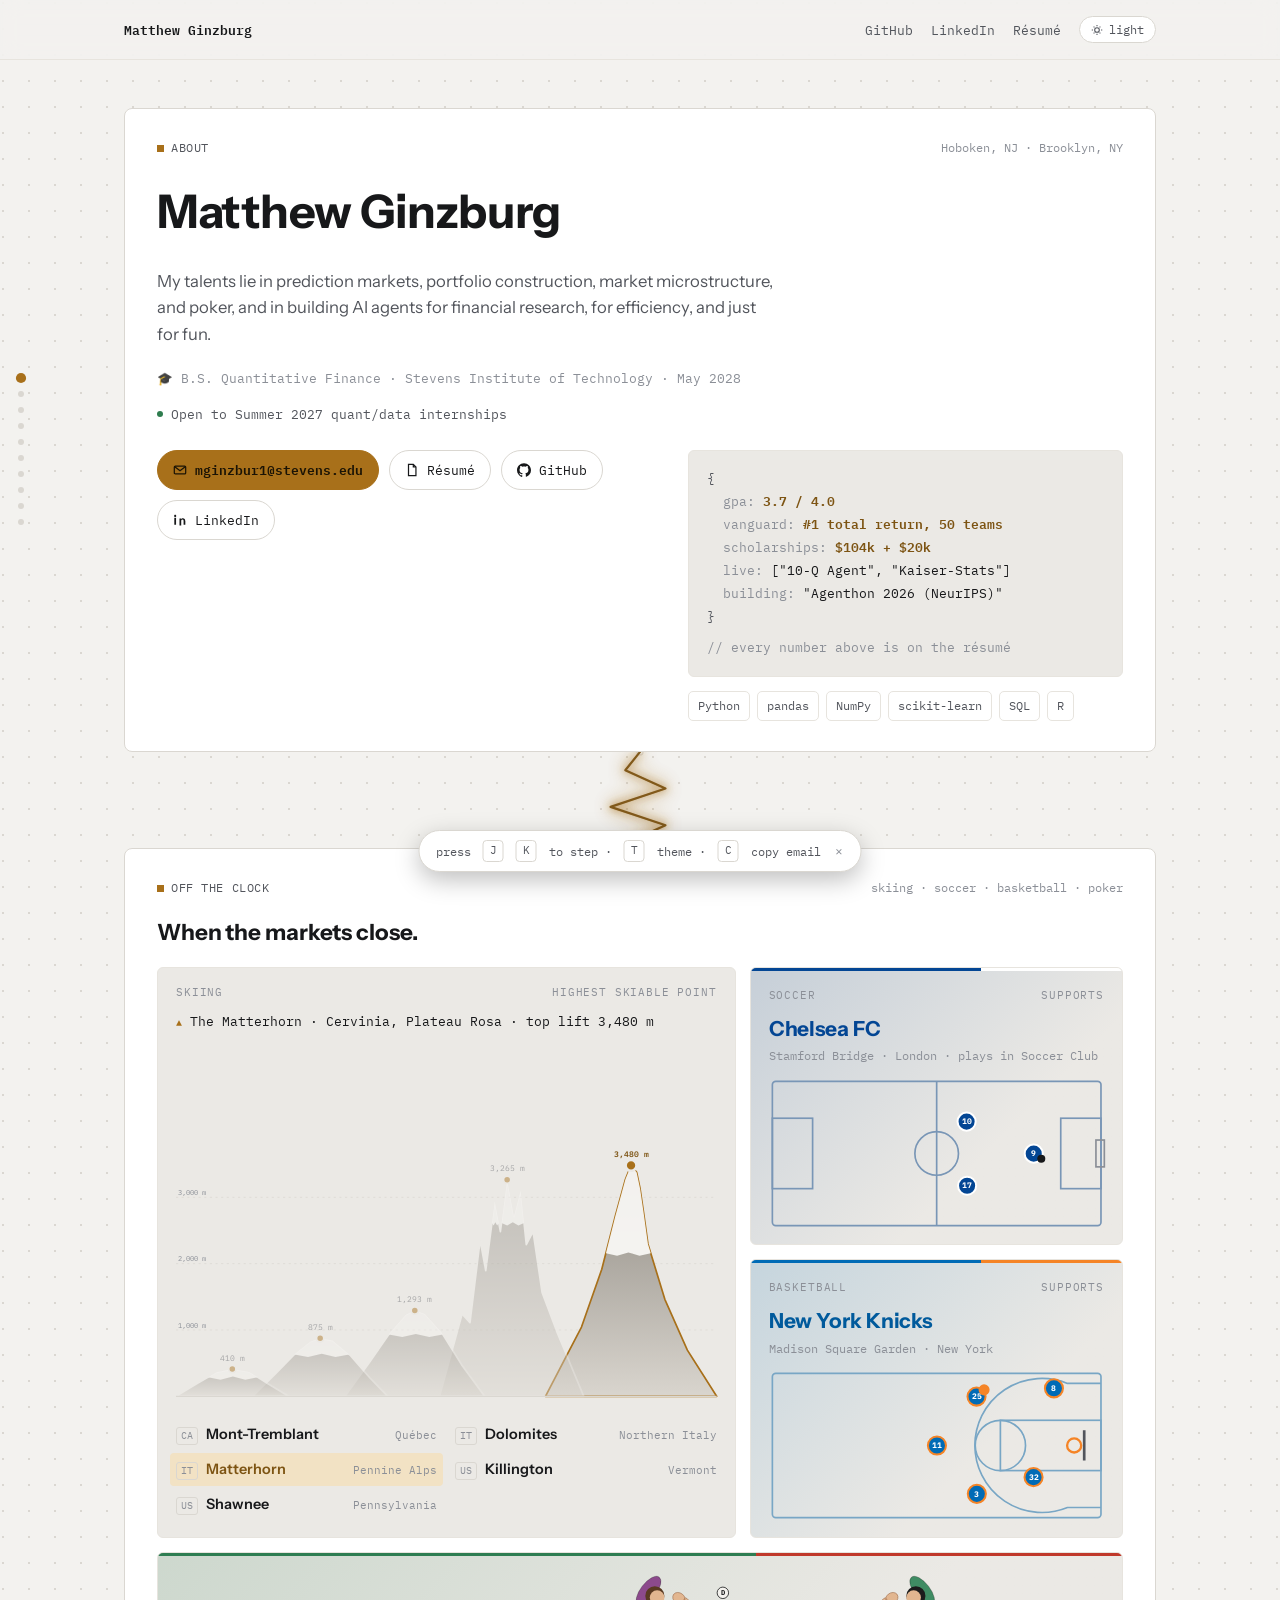
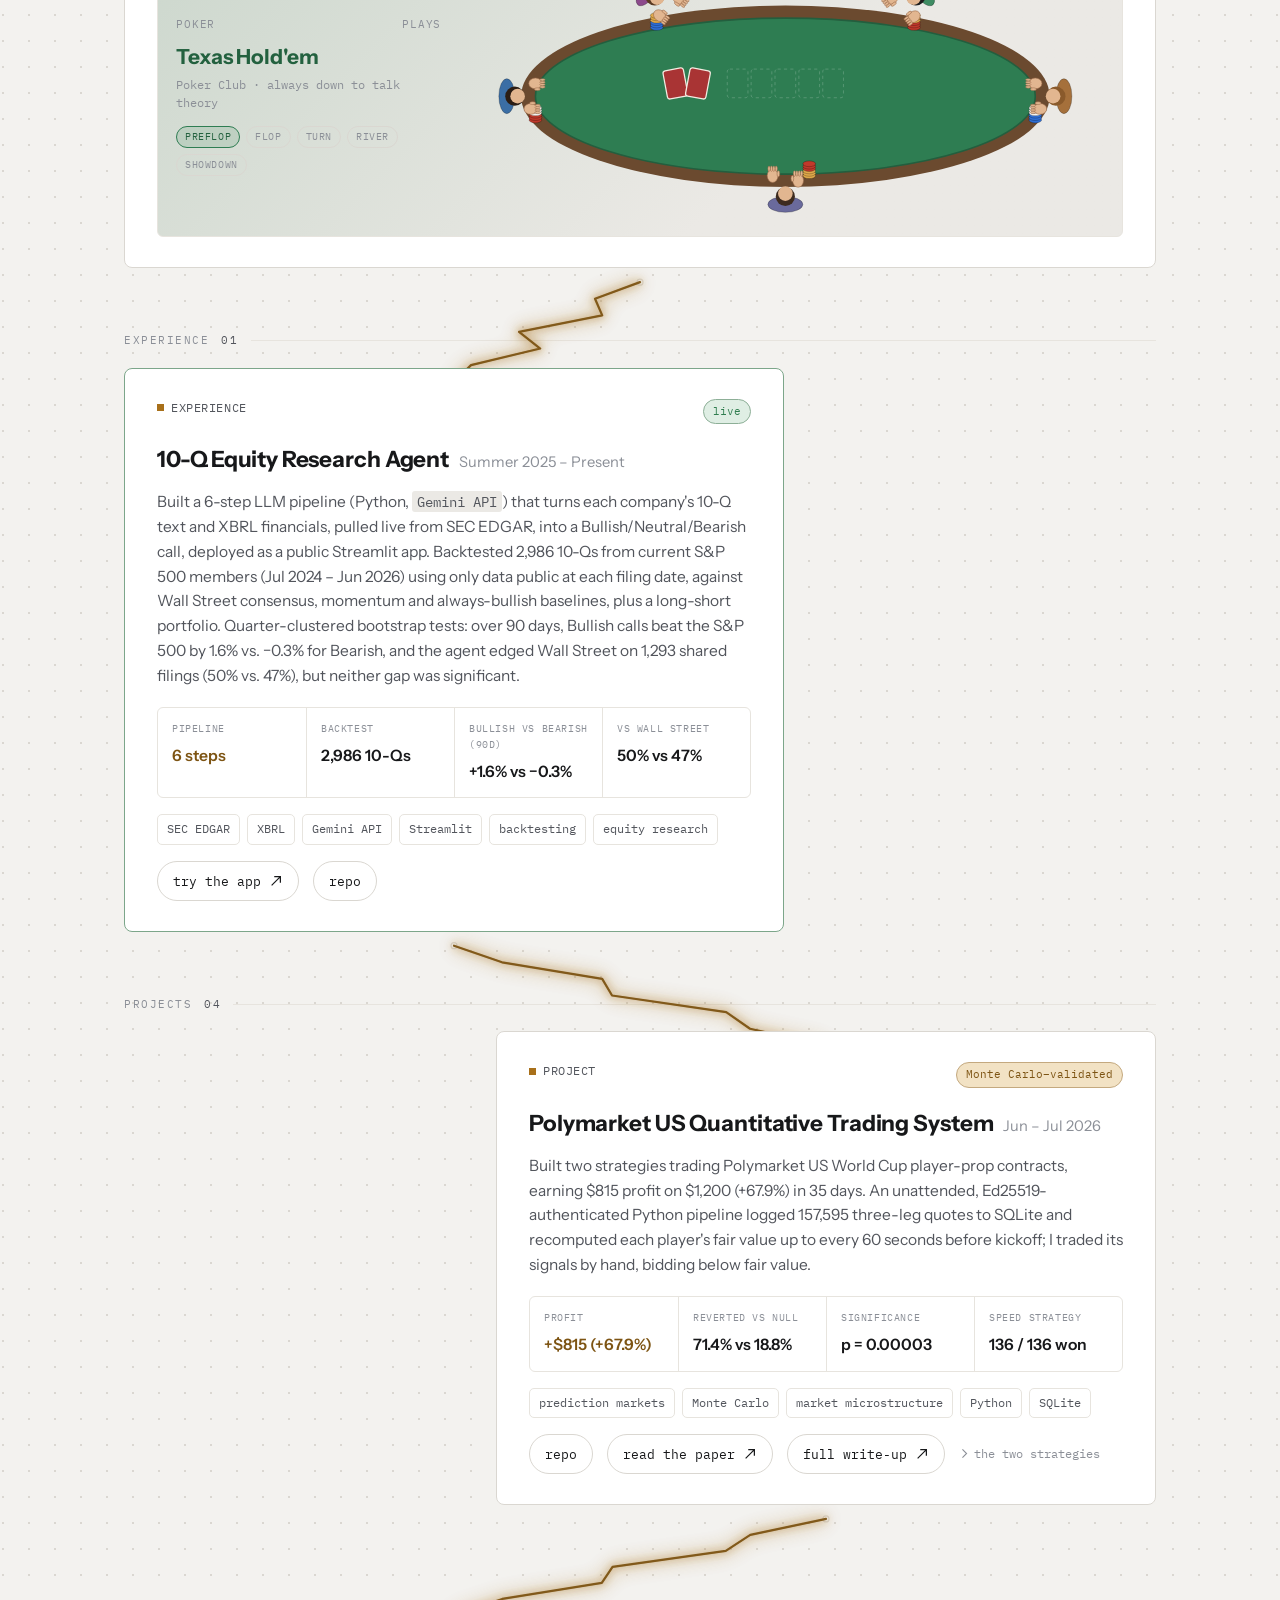
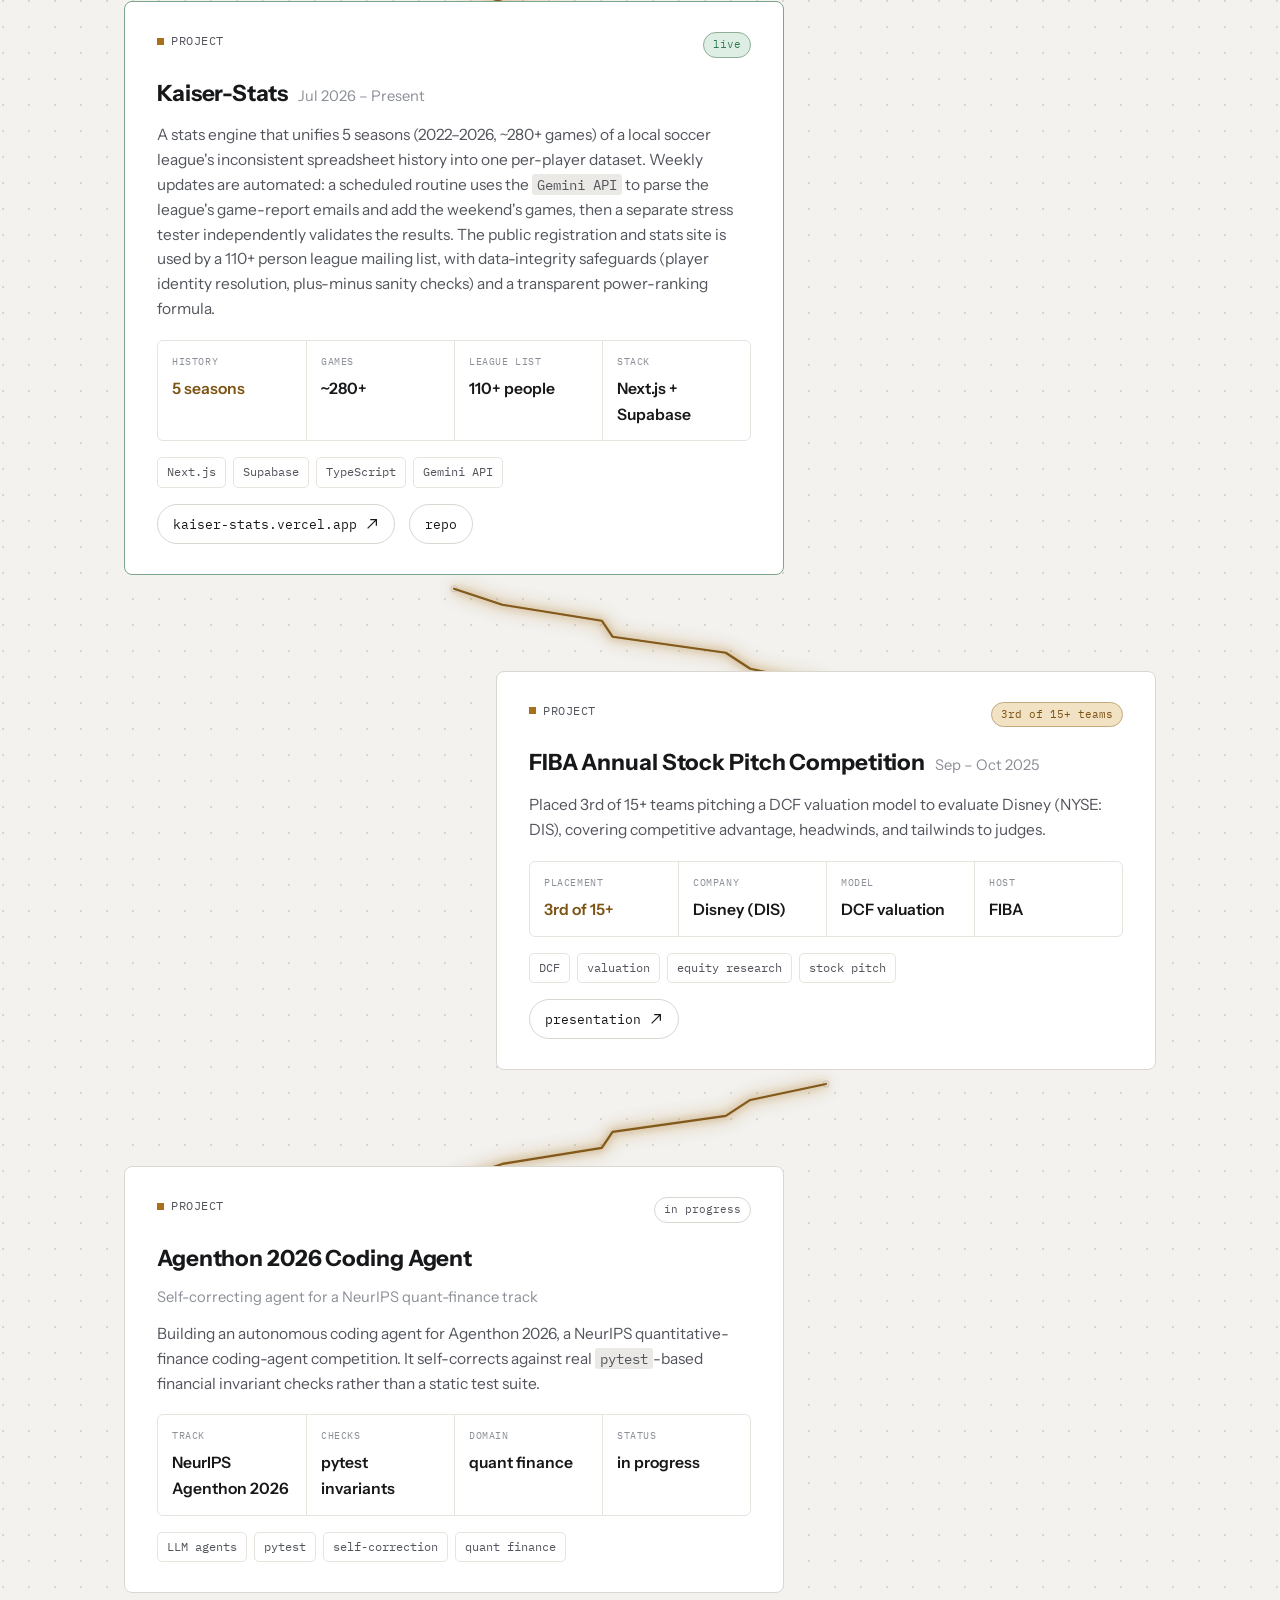
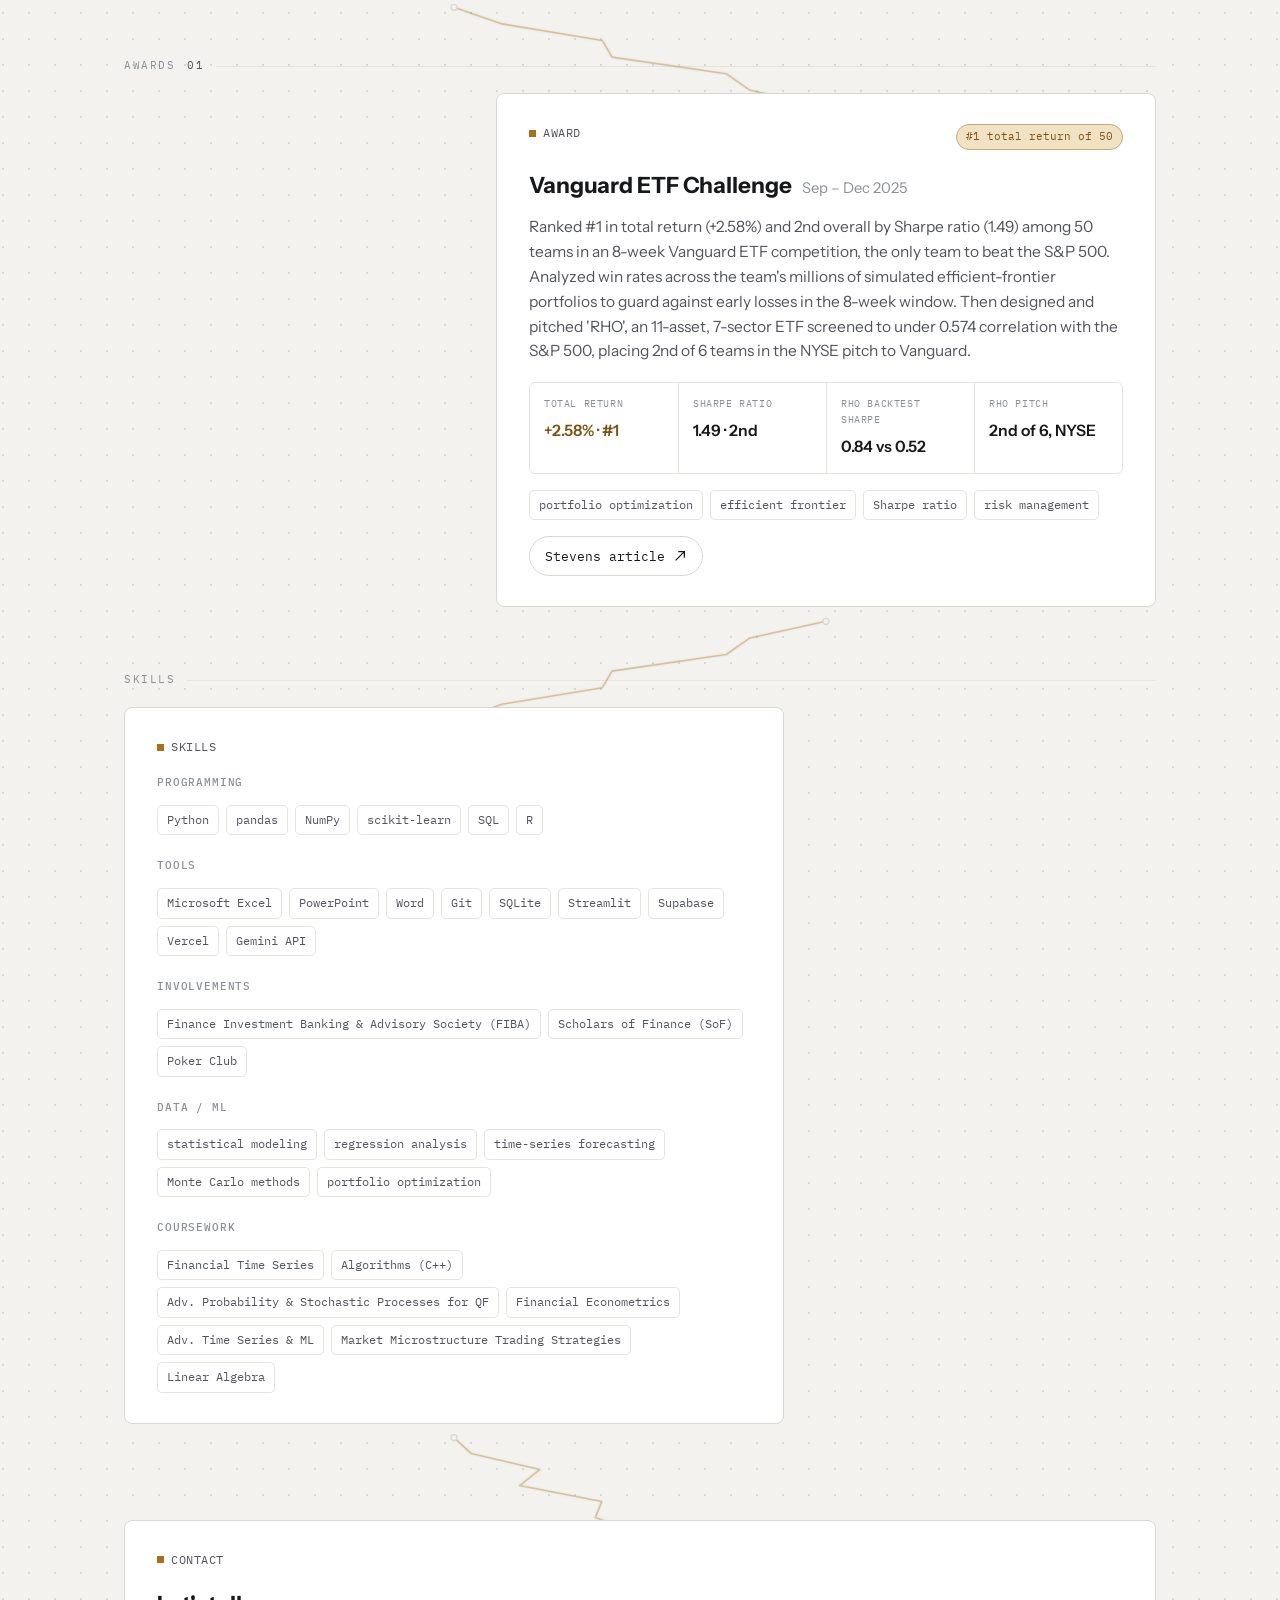
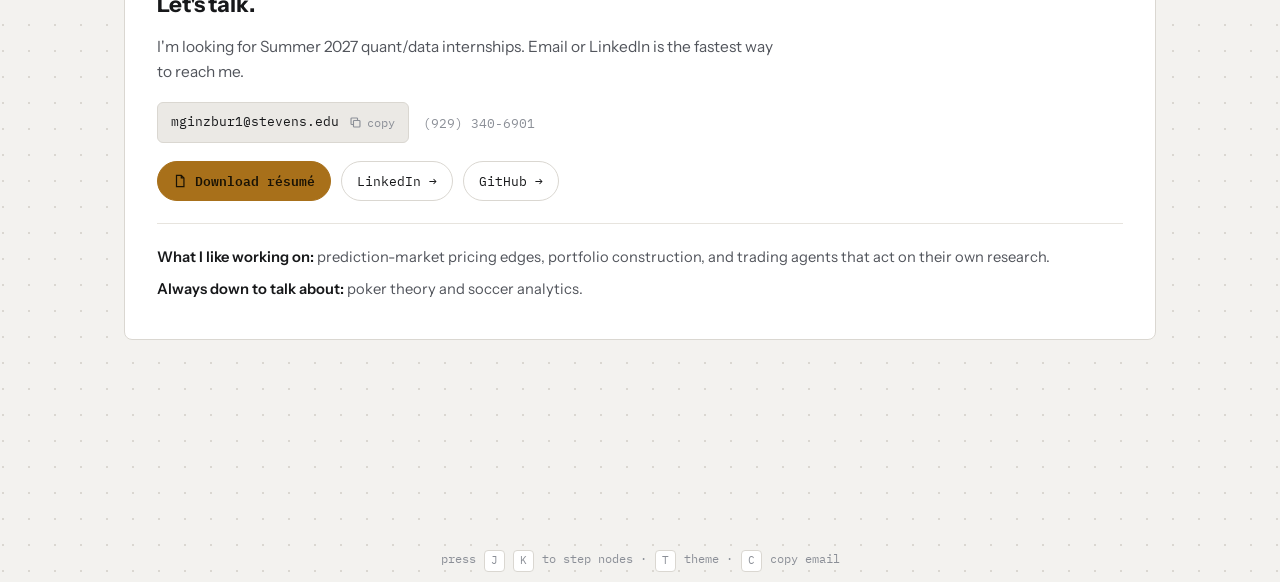
==== commit 1dc430a0: "fix: sync Oct 2 résumé -- Git moves from Programming to a new Tools group (Excel, PowerPoint, Word, " ====
--- a/index.html
+++ b/index.html
@@ -103,7 +103,7 @@
           </div>
           <div class="chiprow">
             <span class="chip">Python</span><span class="chip">pandas</span><span class="chip">NumPy</span>
-            <span class="chip">scikit-learn</span><span class="chip">SQL</span><span class="chip">R</span><span class="chip">Git</span>
+            <span class="chip">scikit-learn</span><span class="chip">SQL</span><span class="chip">R</span>
           </div>
         </div>
       </div>
@@ -461,7 +461,15 @@
         <h3>Programming</h3>
         <div class="chiprow">
           <span class="chip">Python</span><span class="chip">pandas</span><span class="chip">NumPy</span><span class="chip">scikit-learn</span>
-          <span class="chip">SQL</span><span class="chip">R</span><span class="chip">Git</span>
+          <span class="chip">SQL</span><span class="chip">R</span>
+        </div>
+      </div>
+      <div class="stackgroup">
+        <h3>Tools</h3>
+        <div class="chiprow">
+          <span class="chip">Microsoft Excel</span><span class="chip">PowerPoint</span><span class="chip">Word</span>
+          <span class="chip">Git</span><span class="chip">SQLite</span><span class="chip">Streamlit</span>
+          <span class="chip">Supabase</span><span class="chip">Vercel</span><span class="chip">Gemini API</span>
         </div>
       </div>
       <div class="stackgroup">
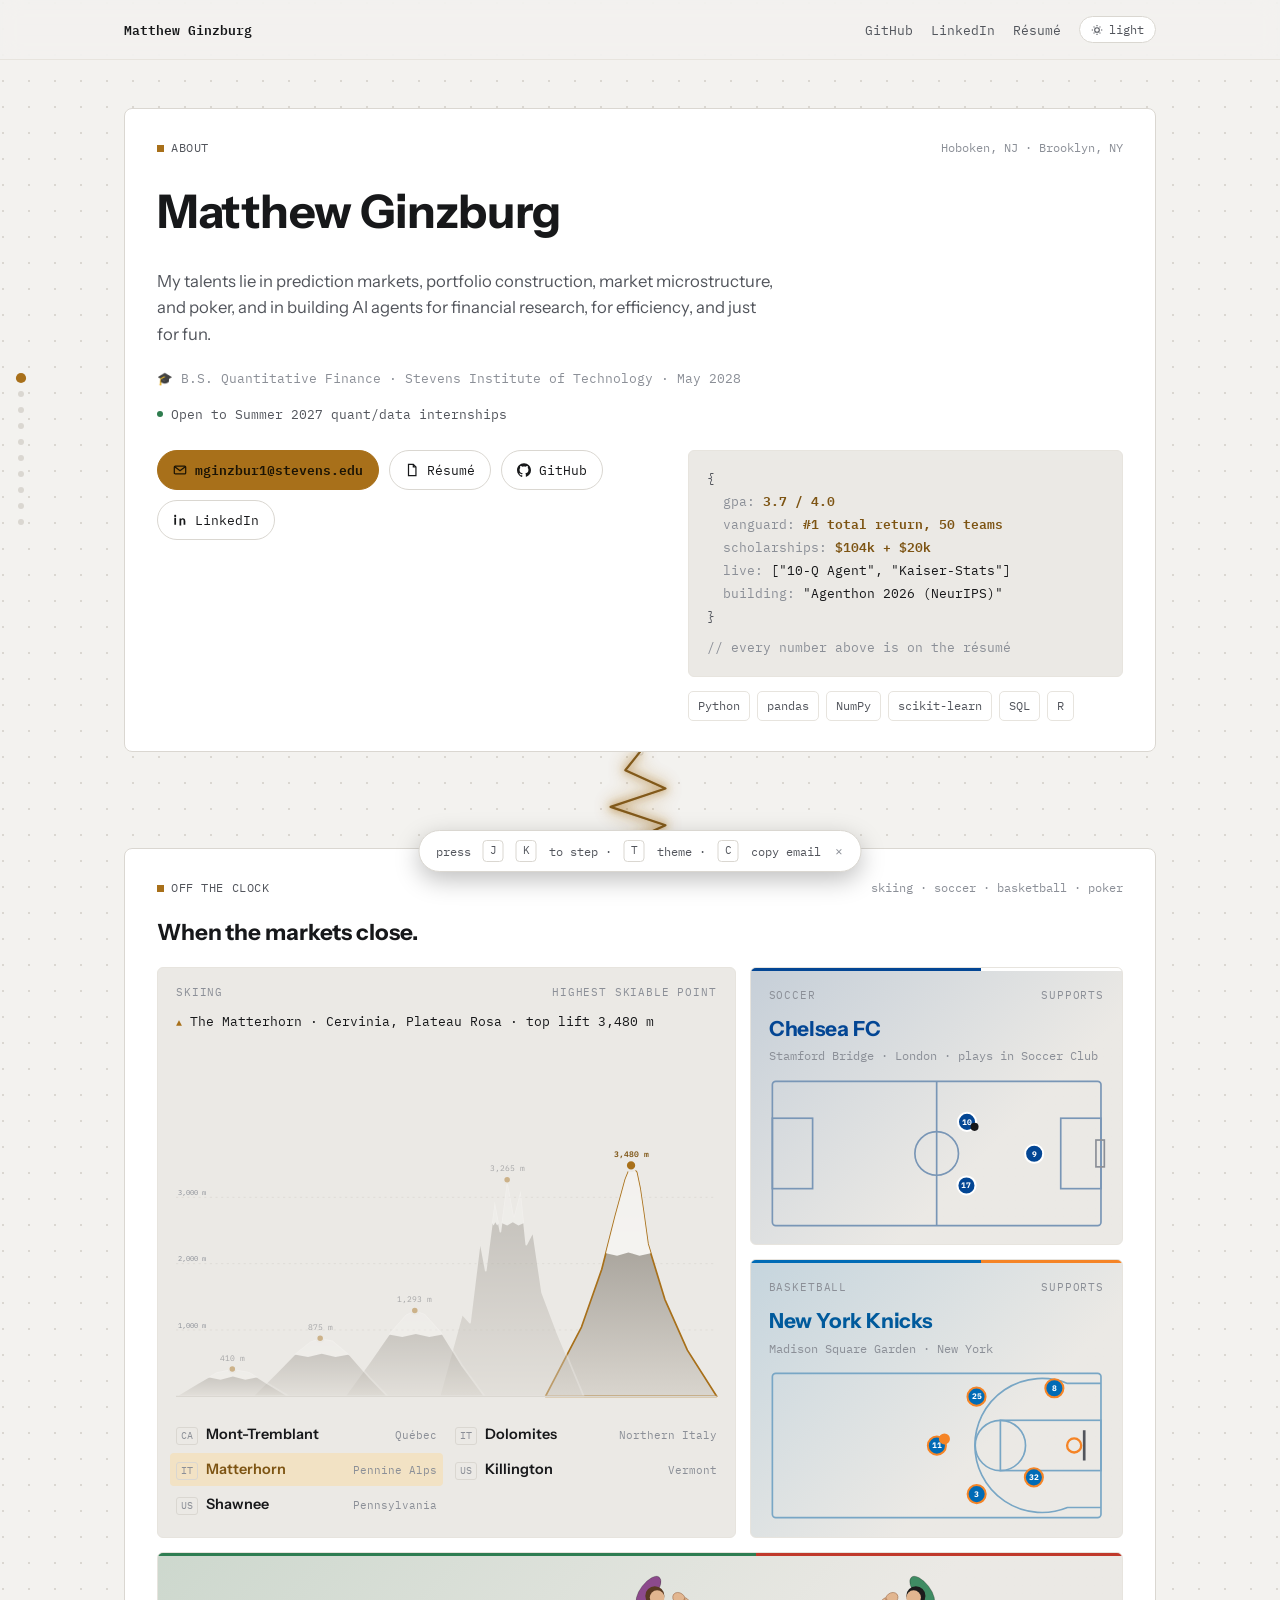
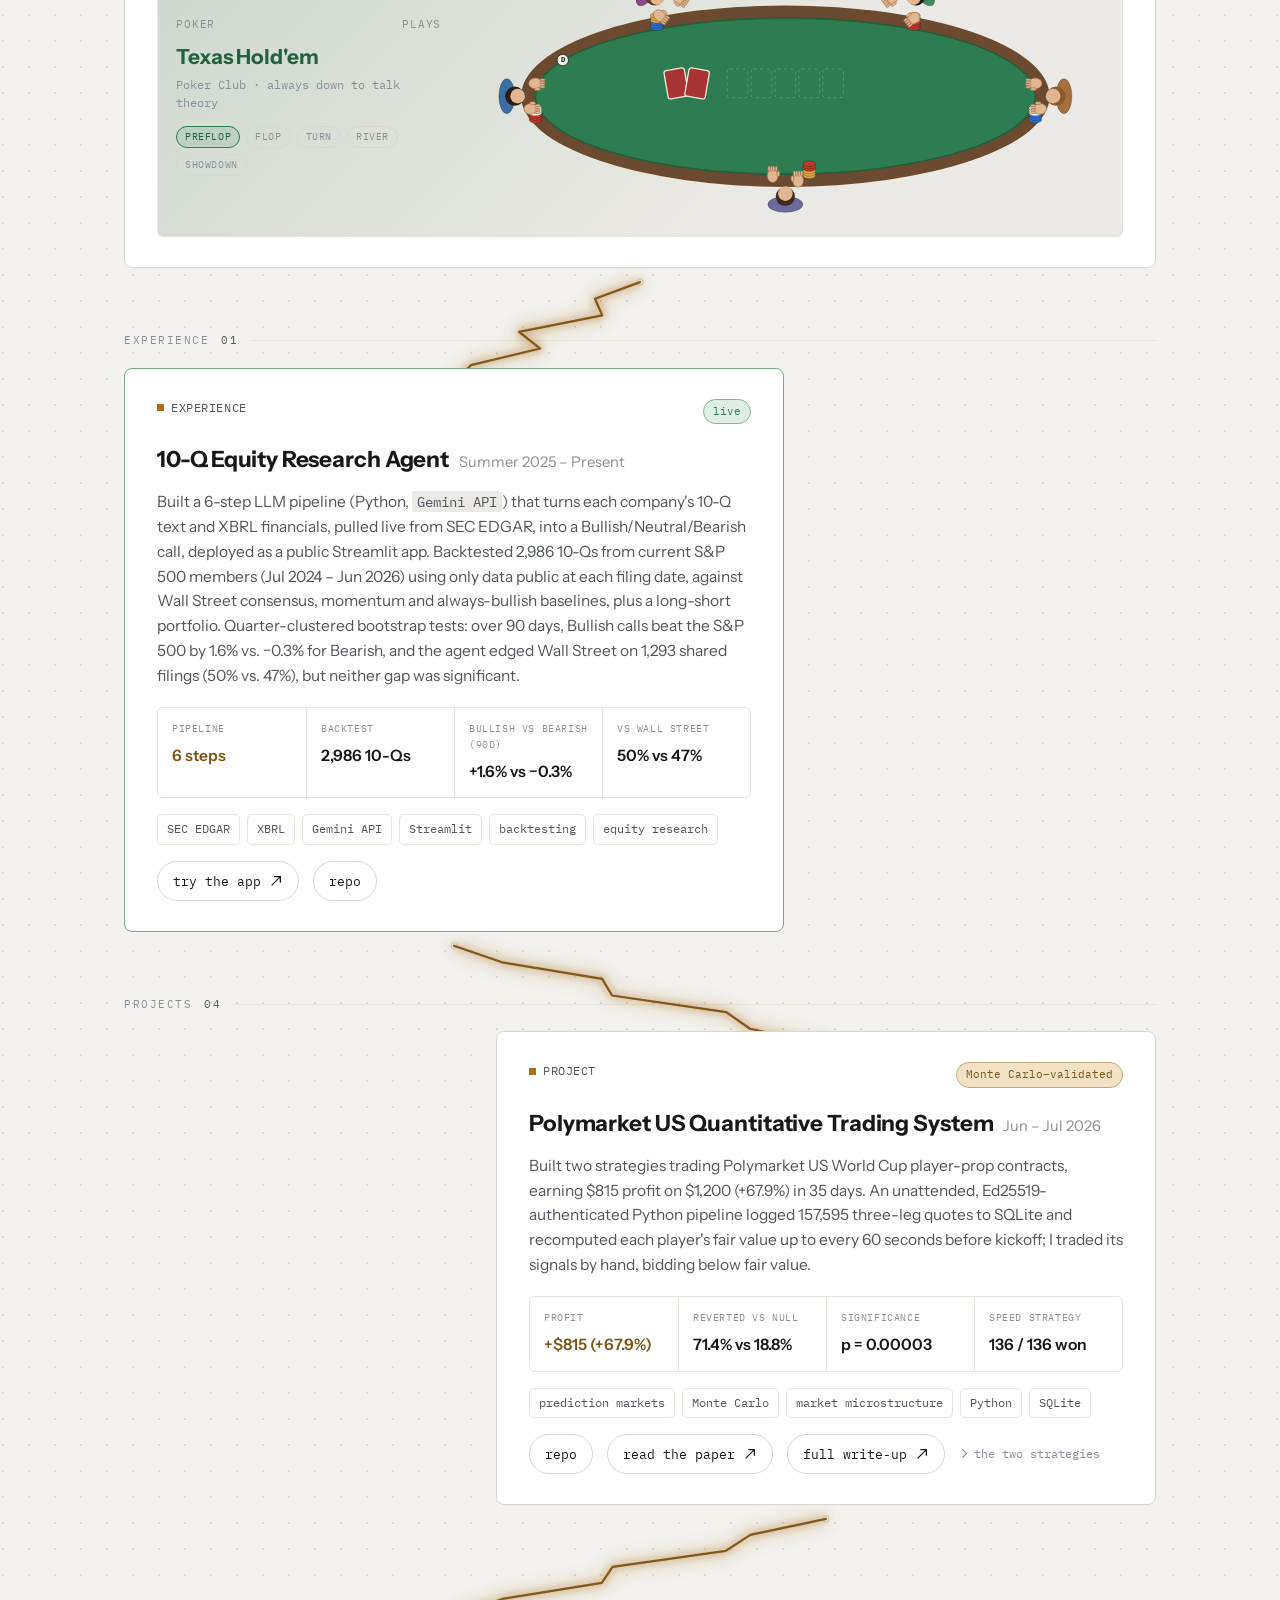
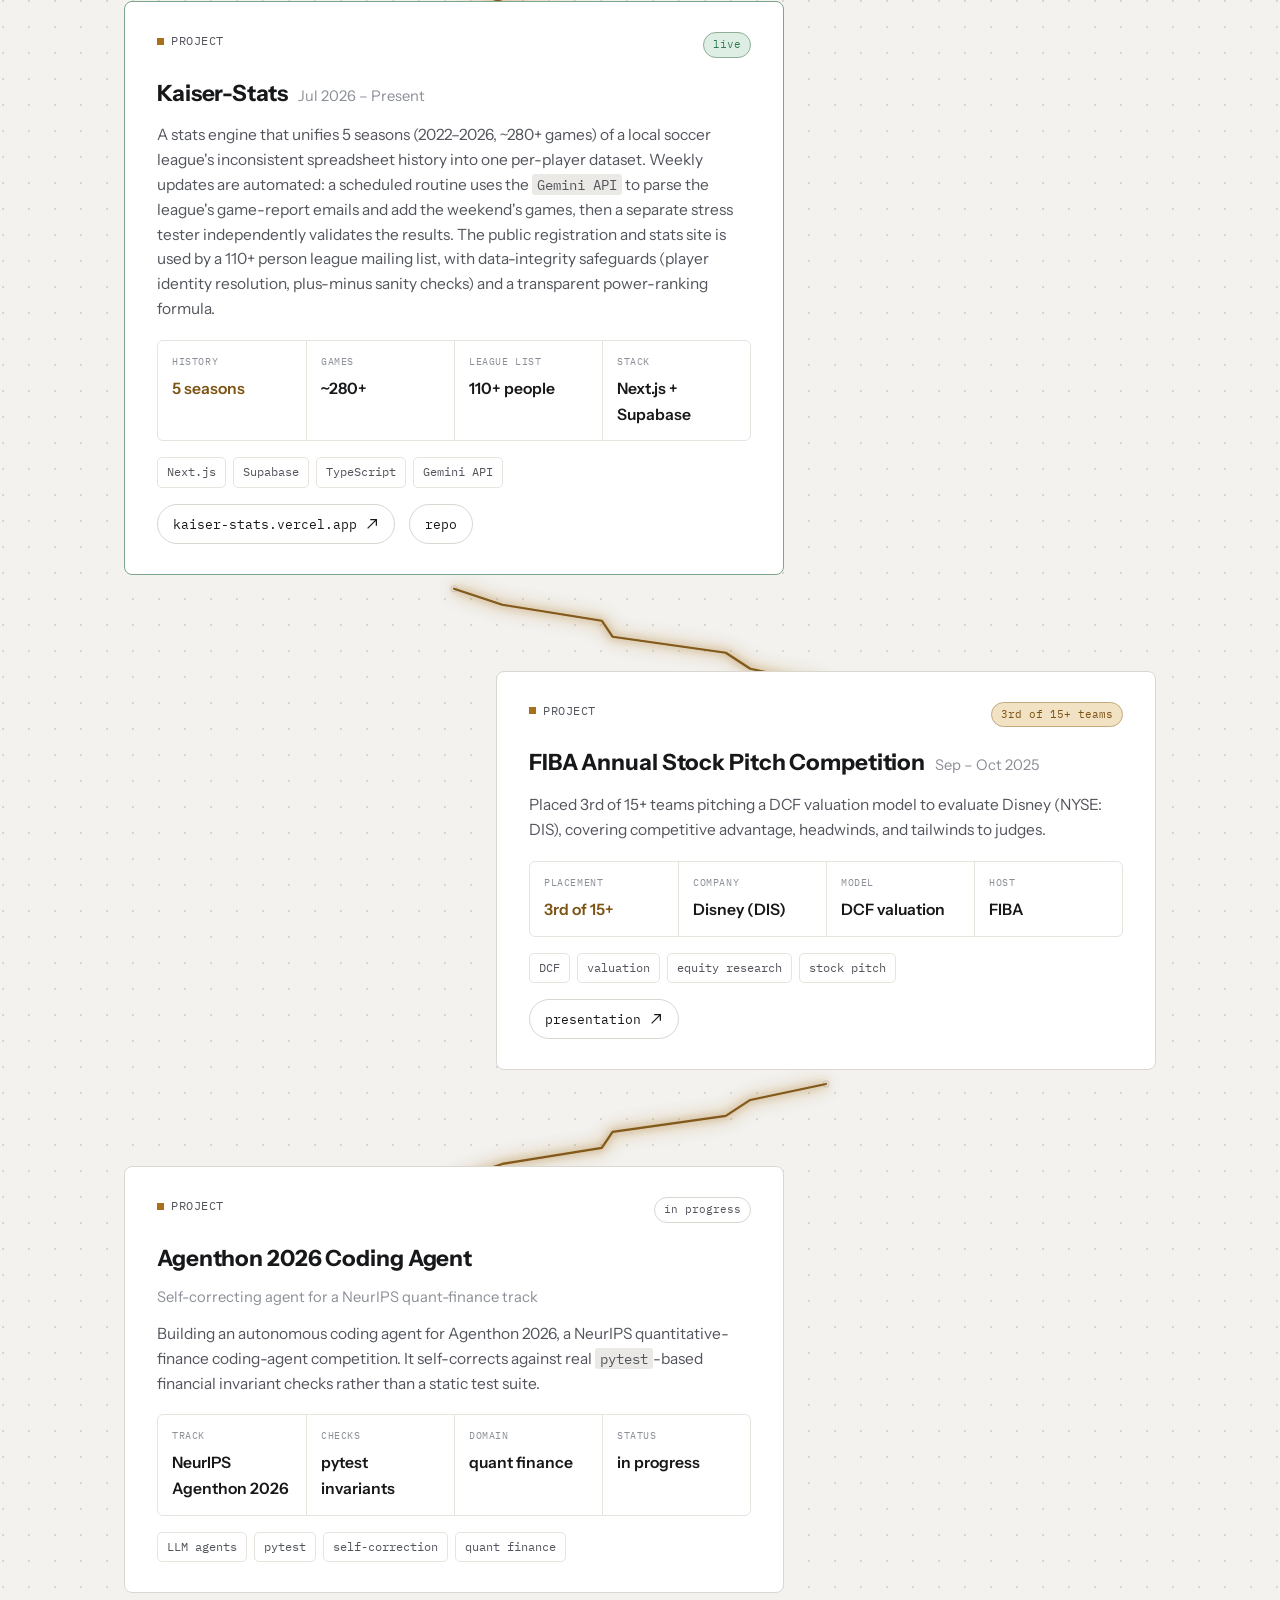
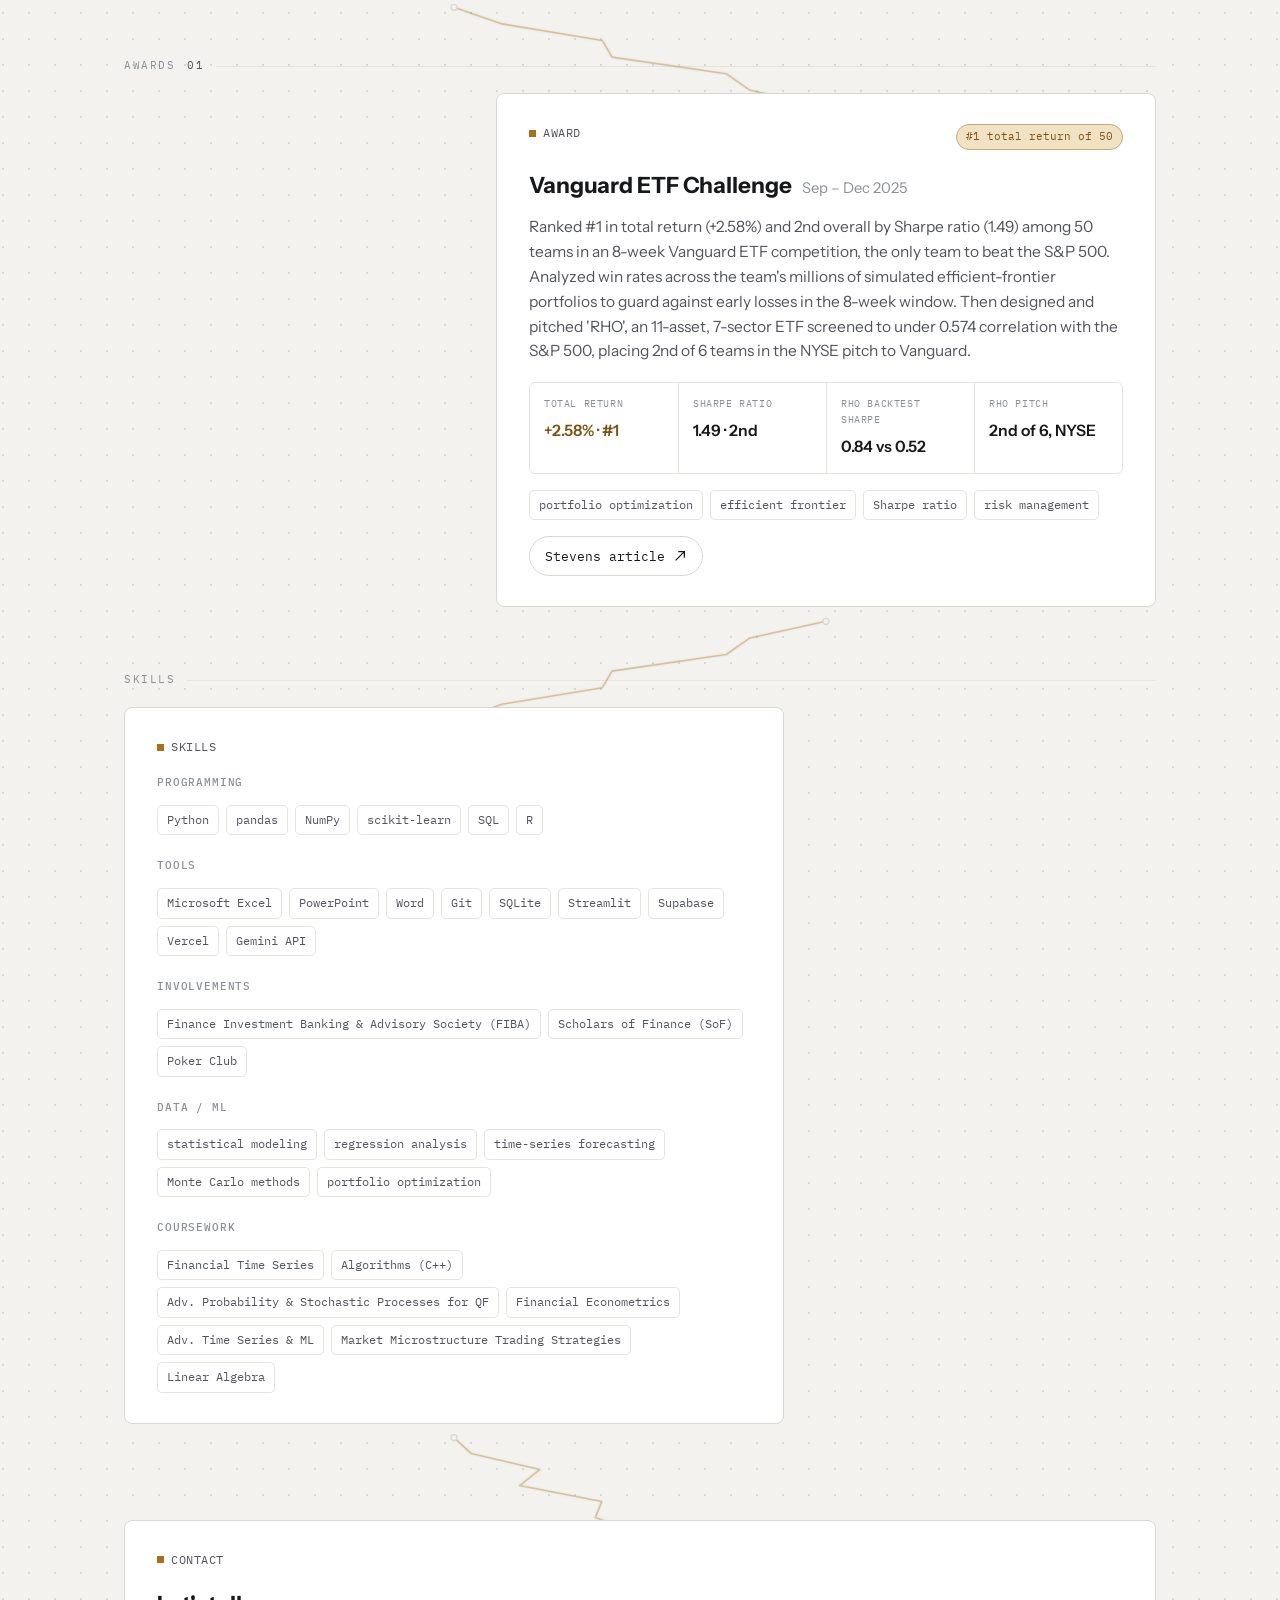
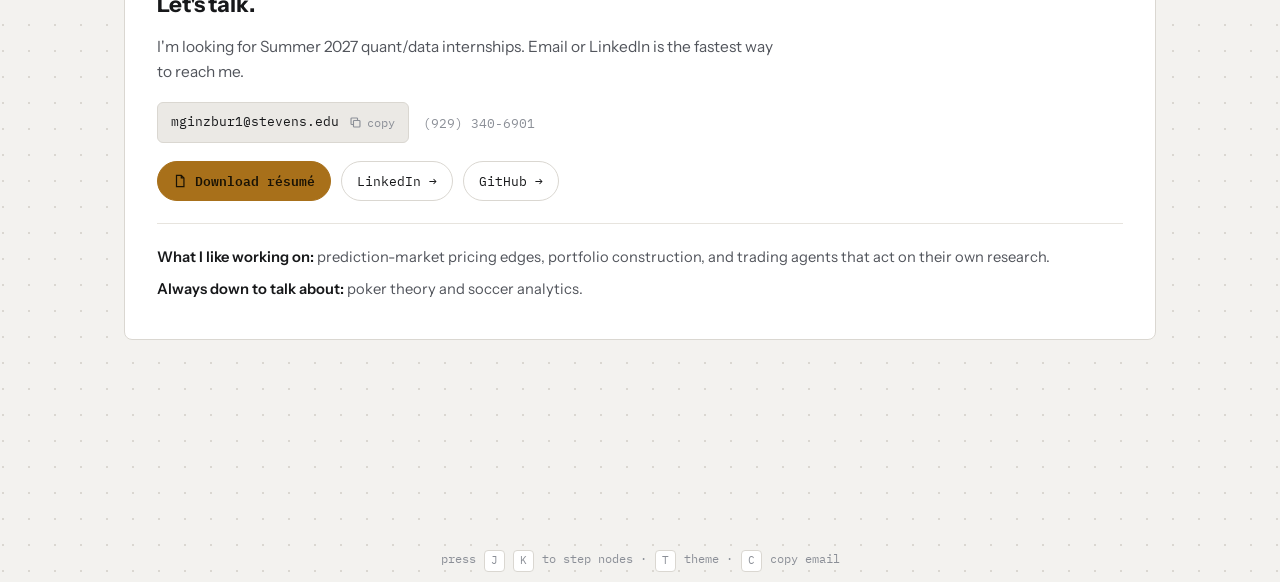
==== commit c410f86a: "fix: 10-Q agent link moves to 10q-equity-agent.streamlit.app (site + résumé)" ====
--- a/index.html
+++ b/index.html
@@ -274,7 +274,7 @@
         <span class="chip">Streamlit</span><span class="chip">backtesting</span><span class="chip">equity research</span>
       </div>
       <div class="linkrow">
-        <a class="btn" href="https://10q-equity-agent-lu7wjqswdyw7catzwyzq9j.streamlit.app/" target="_blank" rel="noopener">
+        <a class="btn" href="https://10q-equity-agent.streamlit.app/" target="_blank" rel="noopener">
           try the app <svg viewBox="0 0 16 16" fill="none" stroke="currentColor" stroke-width="1.4"><path d="M6 3h7v7M13 3L3 13"/></svg>
         </a>
         <a class="btn" href="https://github.com/matthewginz/10q-equity-agent" target="_blank" rel="noopener">repo</a>
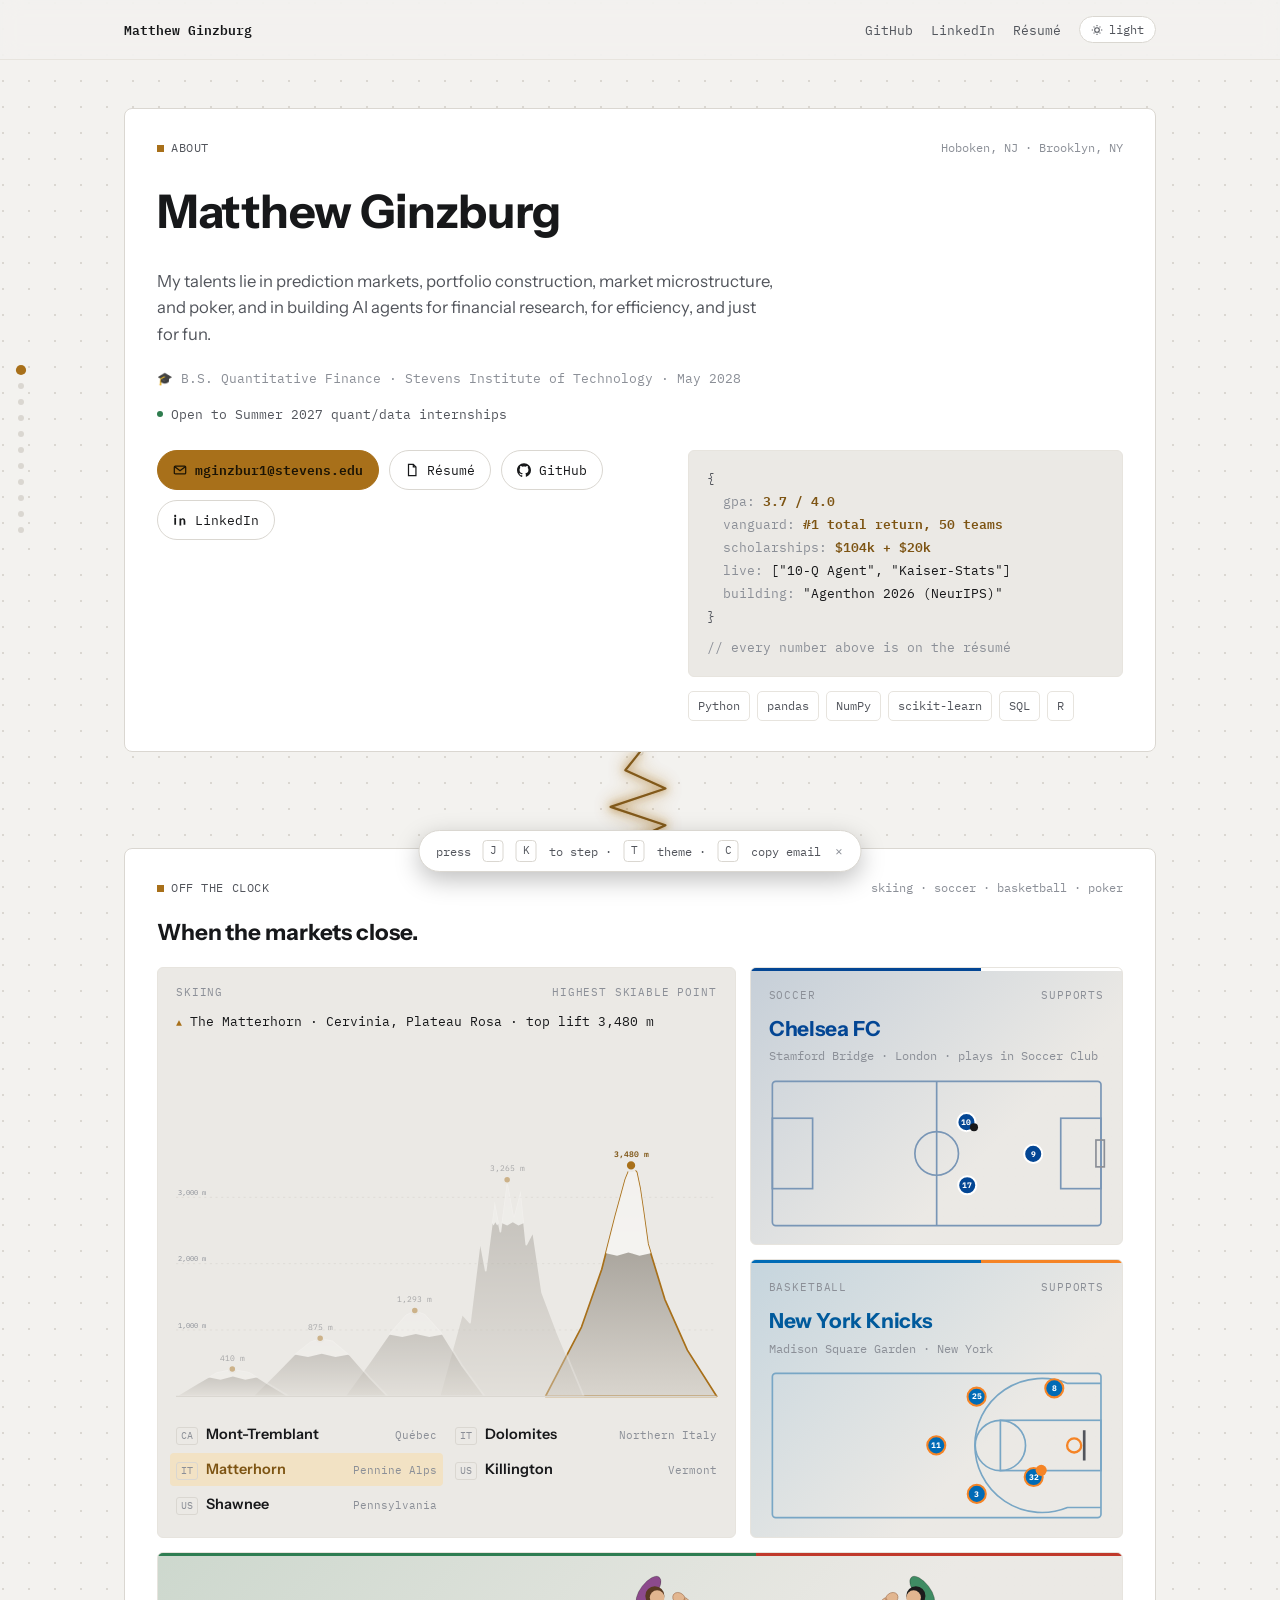
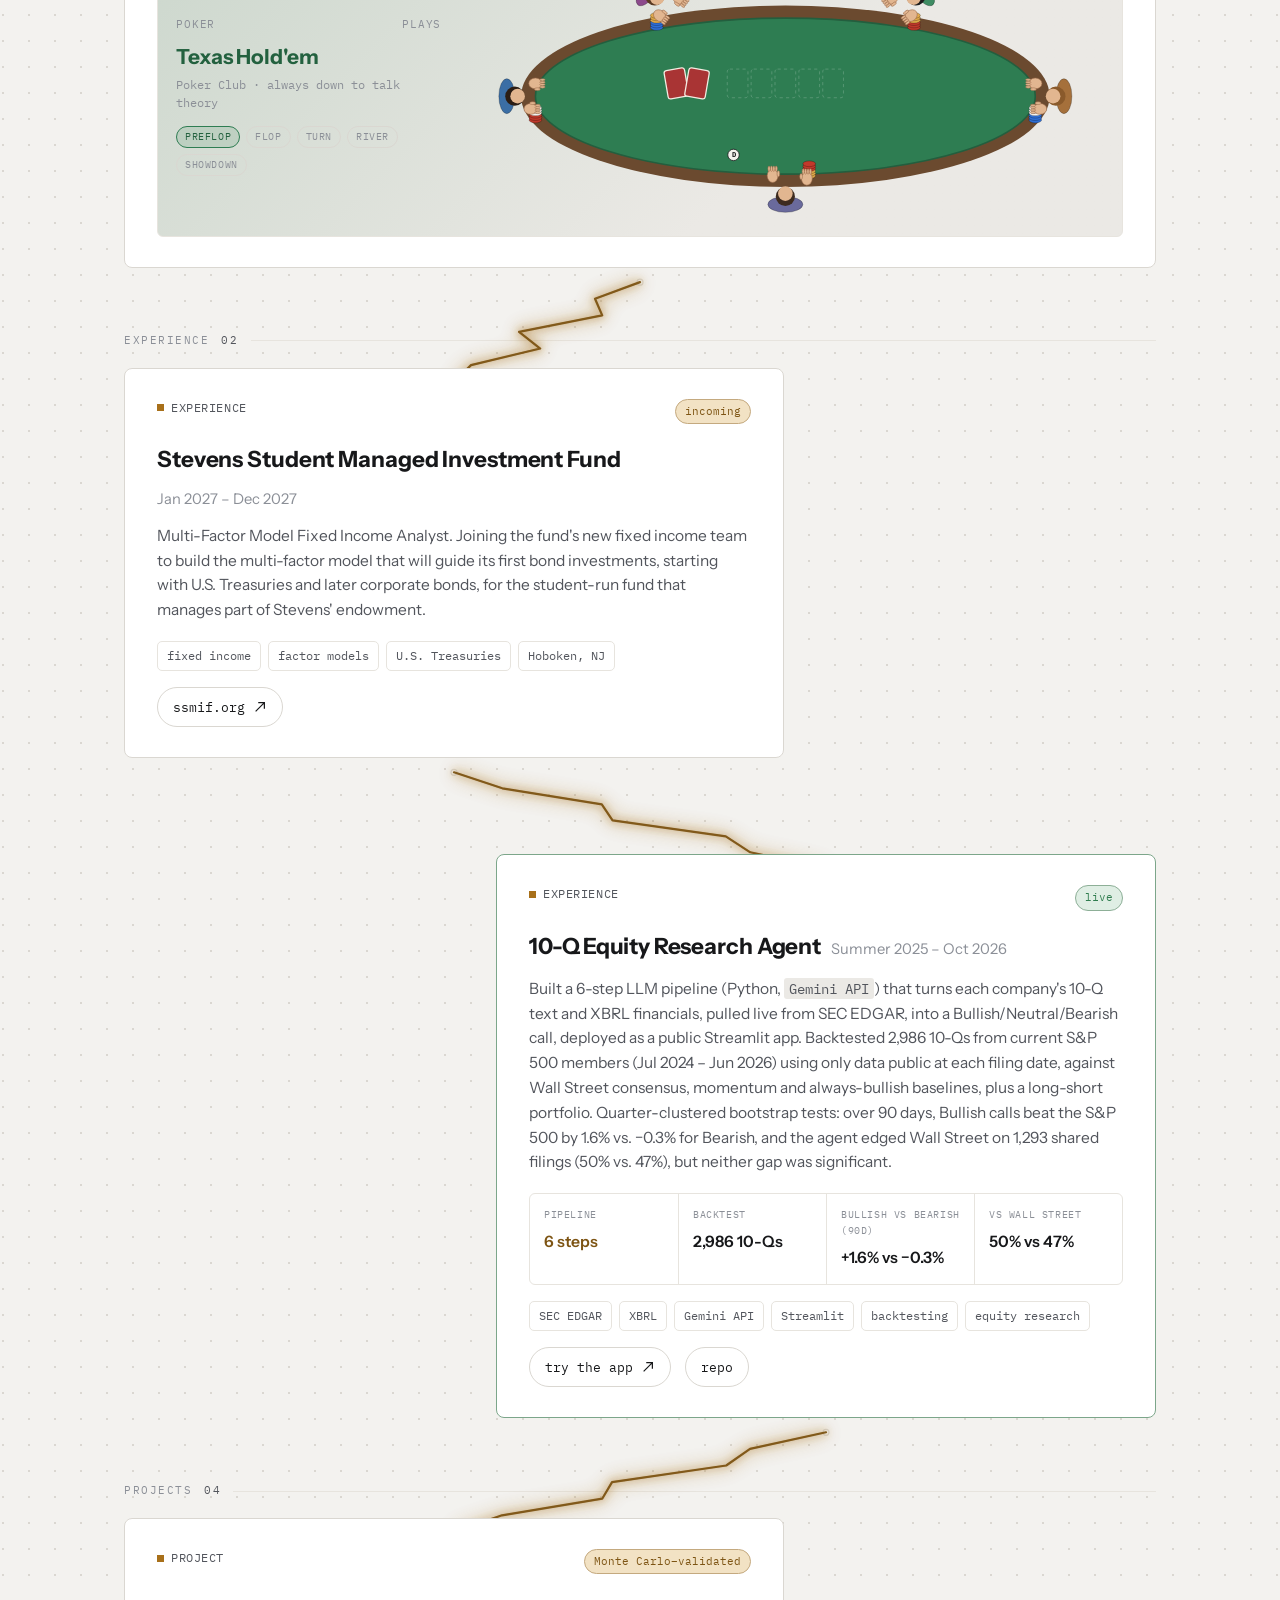
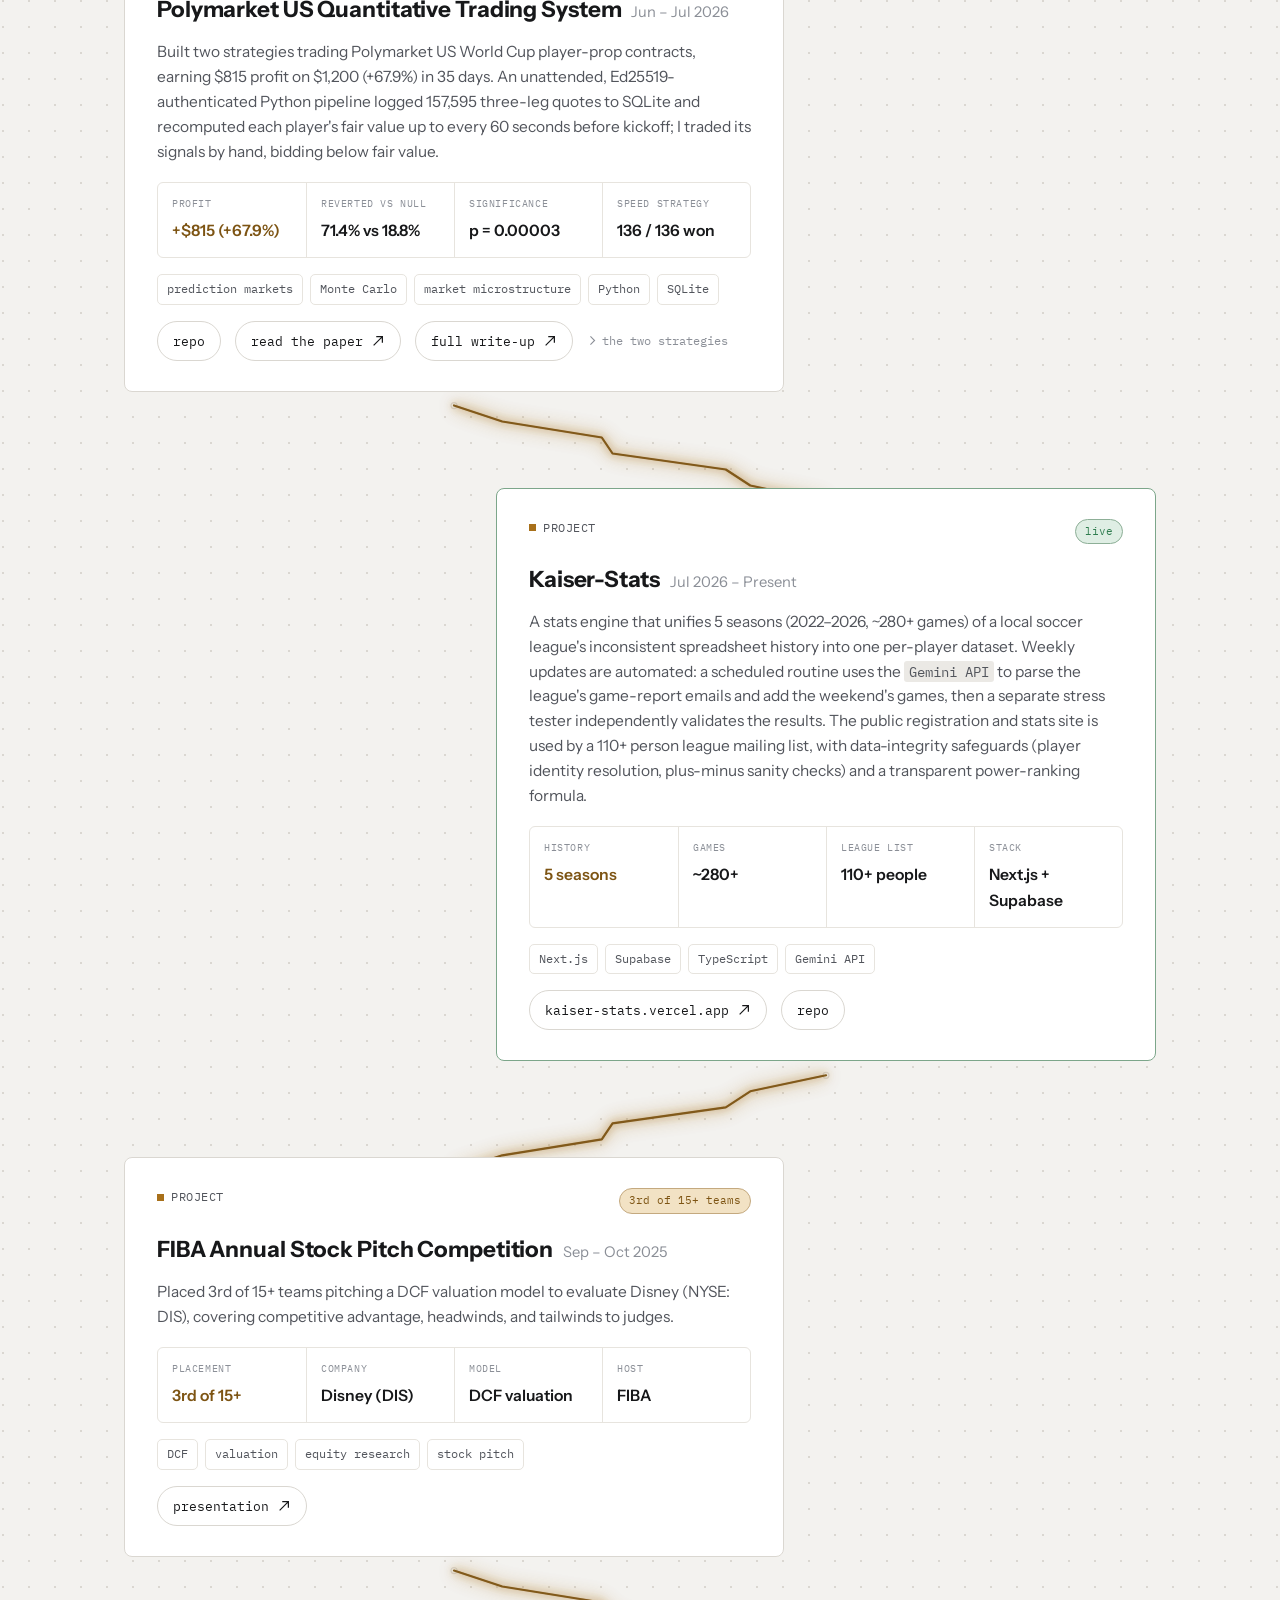
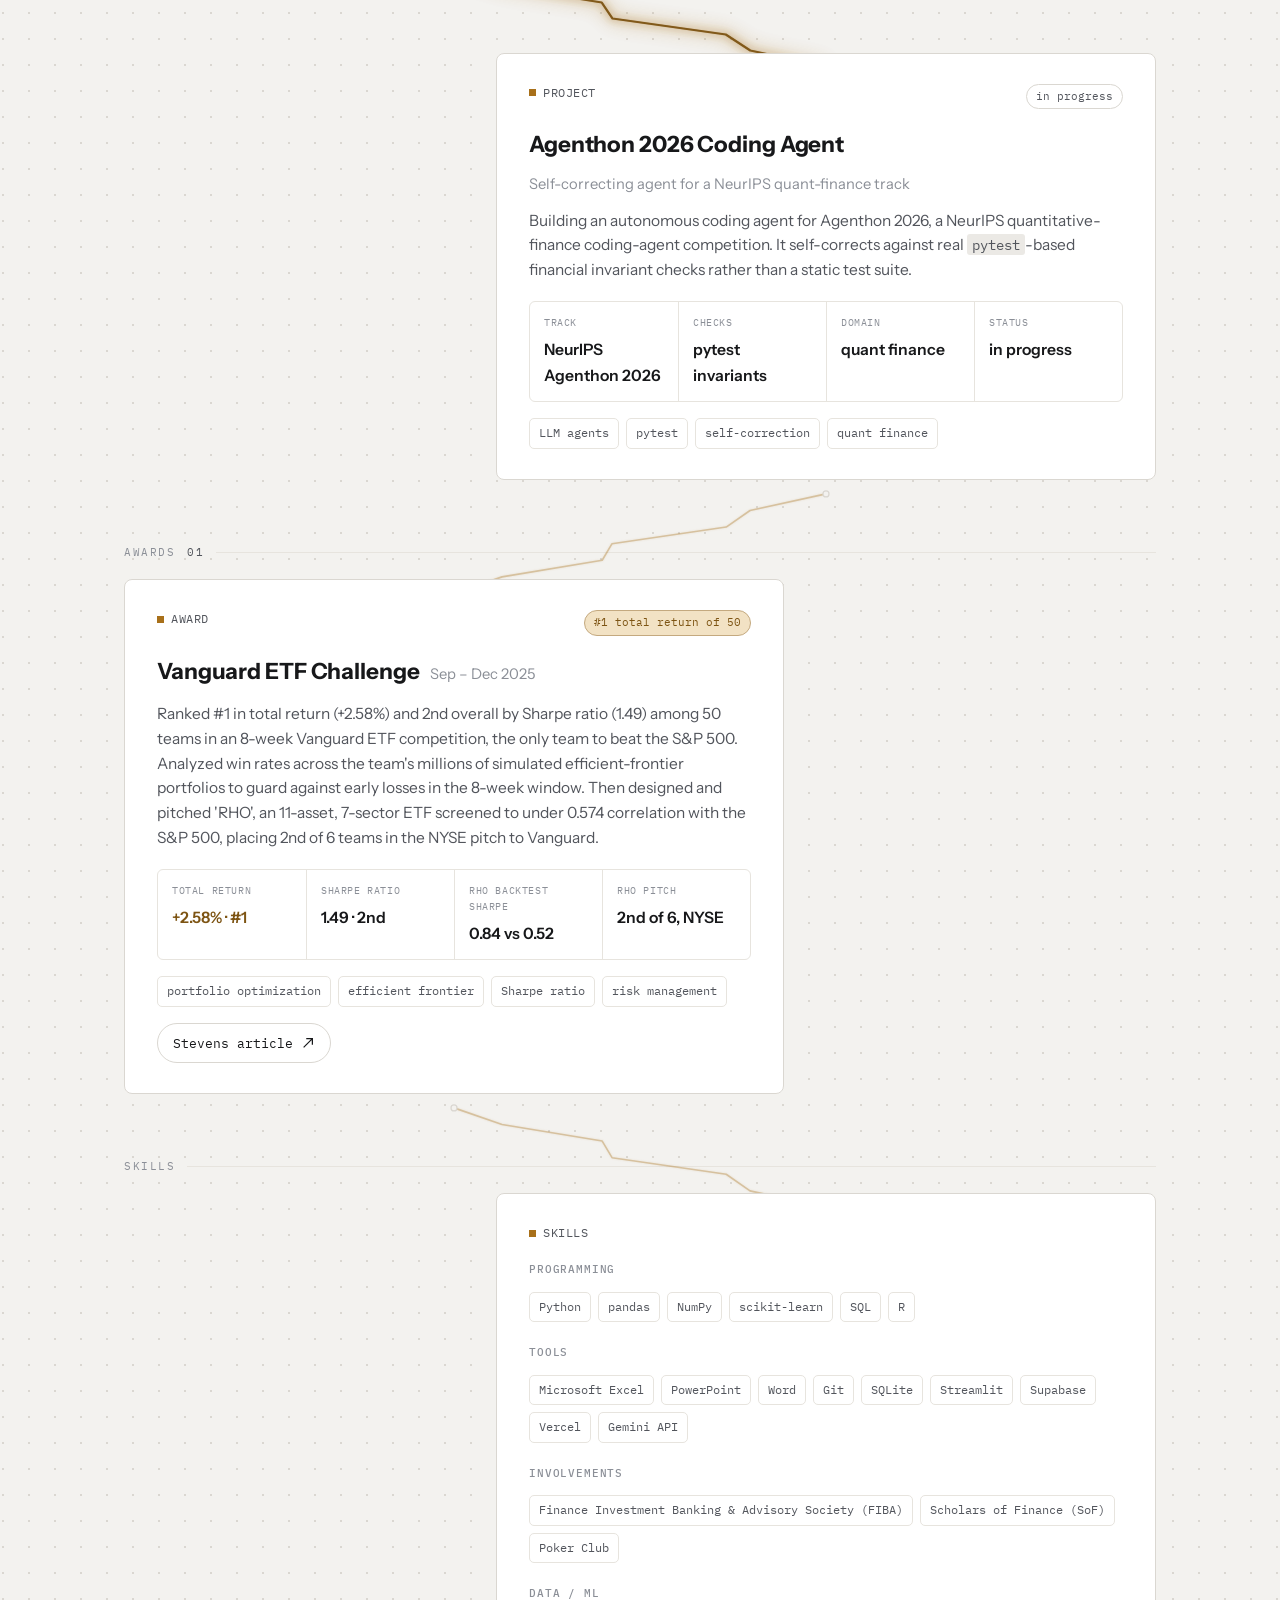
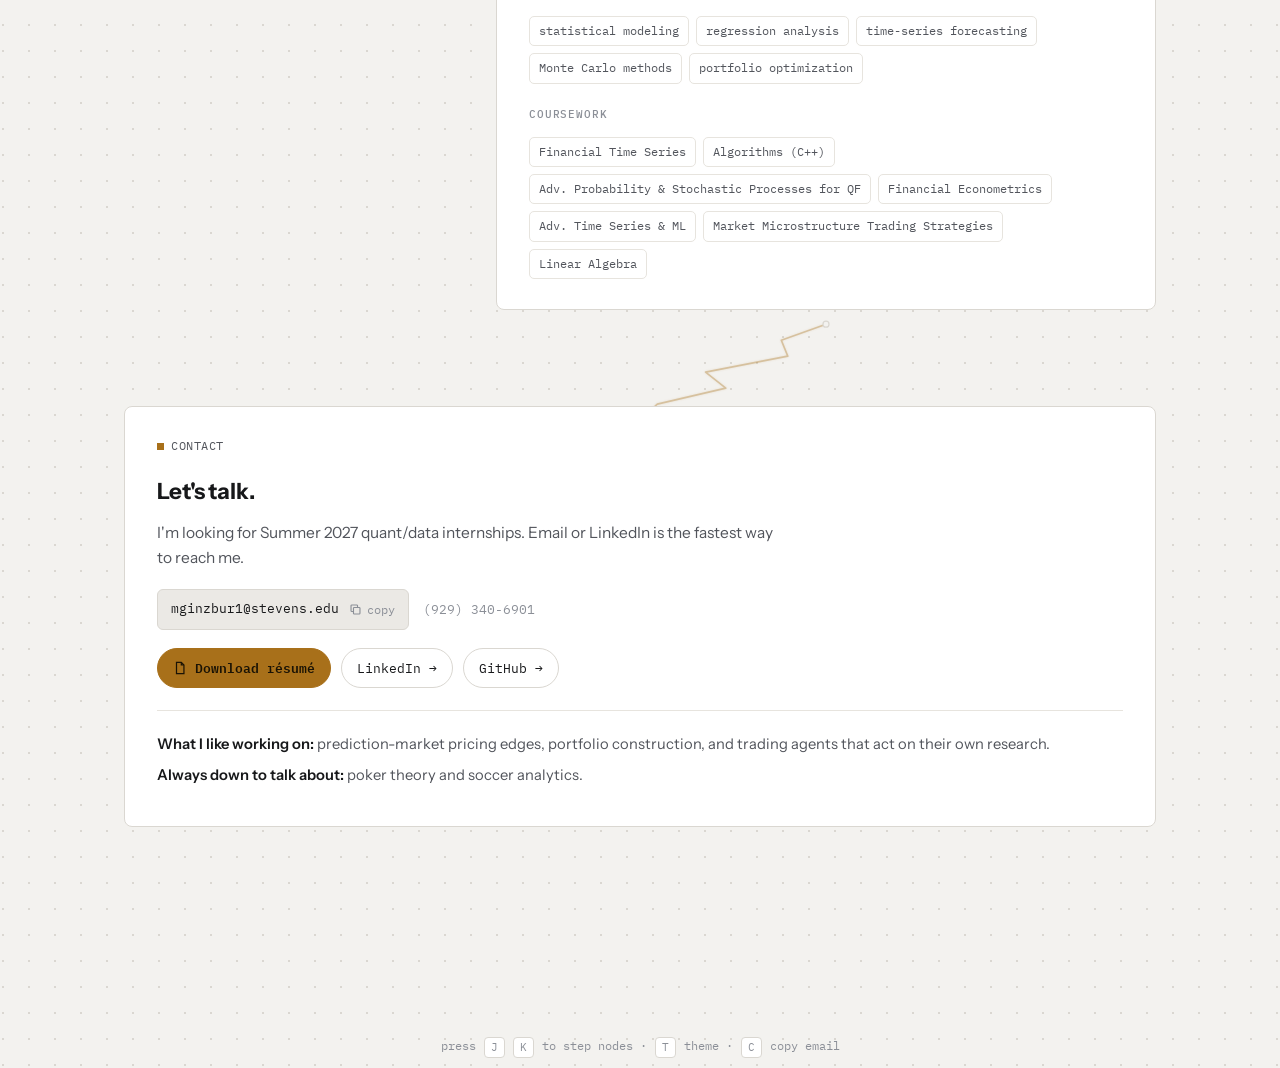
==== commit 105e21c7: "feat: add incoming SSMIF fixed income analyst role (Jan–Dec 2027); 10-Q agent ends Oct 2026 per Link" ====
--- a/index.html
+++ b/index.html
@@ -243,15 +243,40 @@
     </div>
   </section>
 
-  <div class="section-label"><span>Experience</span><span class="count">01</span></div>
-
-  <section class="node side-l" id="n-10q" data-node>
+  <div class="section-label"><span>Experience</span><span class="count">02</span></div>
+
+  <section class="node side-l" id="n-ssmif" data-node>
+    <div class="card">
+      <div class="card-head">
+        <span class="tag"><span class="sq"></span>EXPERIENCE</span>
+        <span class="badge amber">incoming</span>
+      </div>
+      <div class="ctitle-row"><h2 class="ctitle">Stevens Student Managed Investment Fund</h2><span class="sub">Jan 2027 – Dec 2027</span></div>
+      <p class="body">
+        Multi-Factor Model Fixed Income Analyst. Joining the fund's new fixed income
+        team to build the multi-factor model that will guide its first bond
+        investments, starting with U.S. Treasuries and later corporate bonds, for the
+        student-run fund that manages part of Stevens' endowment.
+      </p>
+      <div class="chiprow" style="margin:0 0 16px;">
+        <span class="chip">fixed income</span><span class="chip">factor models</span>
+        <span class="chip">U.S. Treasuries</span><span class="chip">Hoboken, NJ</span>
+      </div>
+      <div class="linkrow">
+        <a class="btn" href="https://ssmif.org/" target="_blank" rel="noopener">
+          ssmif.org <svg viewBox="0 0 16 16" fill="none" stroke="currentColor" stroke-width="1.4"><path d="M6 3h7v7M13 3L3 13"/></svg>
+        </a>
+      </div>
+    </div>
+  </section>
+
+  <section class="node side-r" id="n-10q" data-node>
     <div class="card live-glow">
       <div class="card-head">
         <span class="tag"><span class="sq"></span>EXPERIENCE</span>
         <span class="badge live">live</span>
       </div>
-      <div class="ctitle-row"><h2 class="ctitle">10-Q Equity Research Agent</h2><span class="sub">Summer 2025 – Present</span></div>
+      <div class="ctitle-row"><h2 class="ctitle">10-Q Equity Research Agent</h2><span class="sub">Summer 2025 – Oct 2026</span></div>
       <p class="body">
         Built a 6-step LLM pipeline (Python, <code>Gemini API</code>) that turns each
         company's 10-Q text and XBRL financials, pulled live from SEC EDGAR, into a
@@ -284,7 +309,7 @@
 
   <div class="section-label"><span>Projects</span><span class="count">04</span></div>
 
-  <section class="node side-r" id="n-polymarket" data-node>
+  <section class="node side-l" id="n-polymarket" data-node>
     <div class="card">
       <div class="card-head">
         <span class="tag"><span class="sq"></span>PROJECT</span>
@@ -324,7 +349,7 @@
     </div>
   </section>
 
-  <section class="node side-l" id="n-kaiser" data-node>
+  <section class="node side-r" id="n-kaiser" data-node>
     <div class="card live-glow">
       <div class="card-head">
         <span class="tag"><span class="sq"></span>PROJECT</span>
@@ -360,7 +385,7 @@
     </div>
   </section>
 
-  <section class="node side-r" id="n-fiba" data-node>
+  <section class="node side-l" id="n-fiba" data-node>
     <div class="card">
       <div class="card-head">
         <span class="tag"><span class="sq"></span>PROJECT</span>
@@ -389,7 +414,7 @@
     </div>
   </section>
 
-  <section class="node side-l" id="n-agenthon" data-node>
+  <section class="node side-r" id="n-agenthon" data-node>
     <div class="card">
       <div class="card-head">
         <span class="tag"><span class="sq"></span>PROJECT</span>
@@ -416,7 +441,7 @@
 
   <div class="section-label"><span>Awards</span><span class="count">01</span></div>
 
-  <section class="node side-r" id="n-vanguard" data-node>
+  <section class="node side-l" id="n-vanguard" data-node>
     <div class="card">
       <div class="card-head">
         <span class="tag"><span class="sq"></span>AWARD</span>
@@ -452,7 +477,7 @@
 
   <div class="section-label"><span>Skills</span></div>
 
-  <section class="node side-l" id="n-skills" data-node>
+  <section class="node side-r" id="n-skills" data-node>
     <div class="card">
       <div class="card-head">
         <span class="tag"><span class="sq"></span>SKILLS</span>
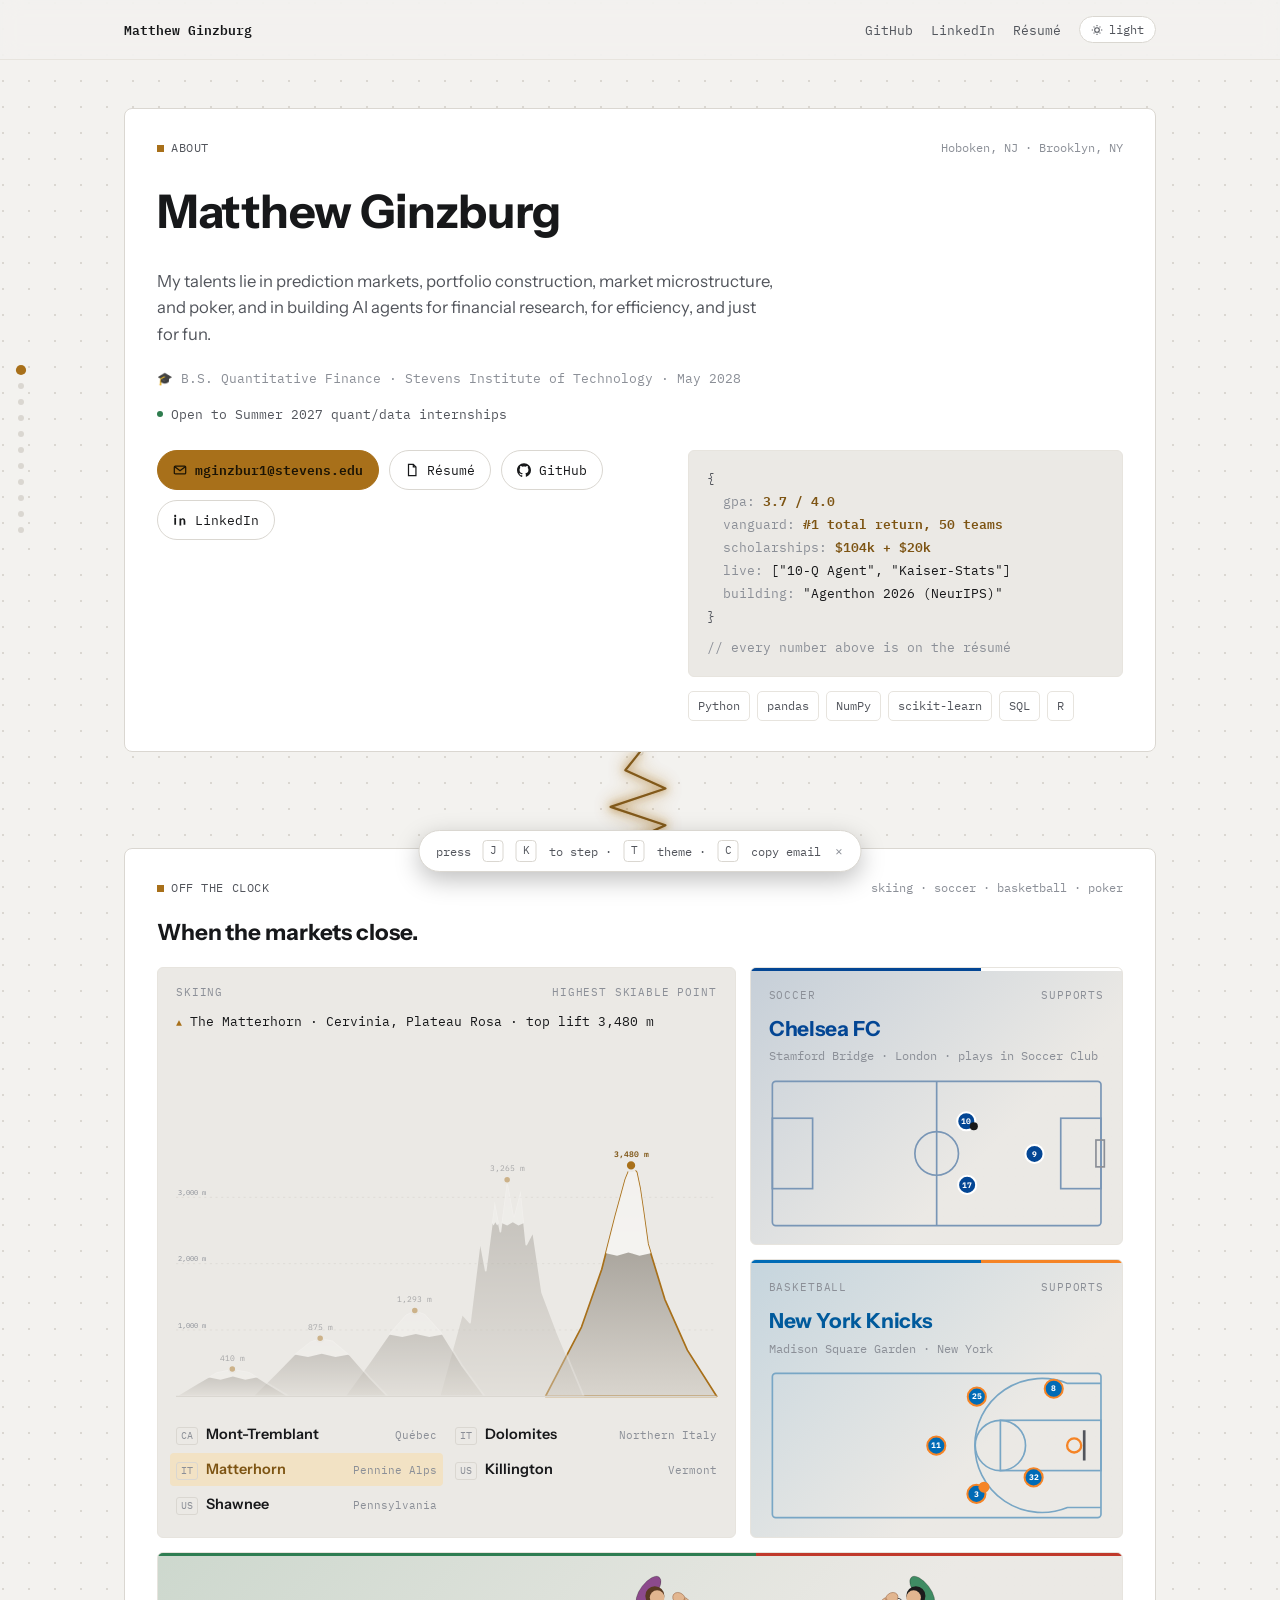
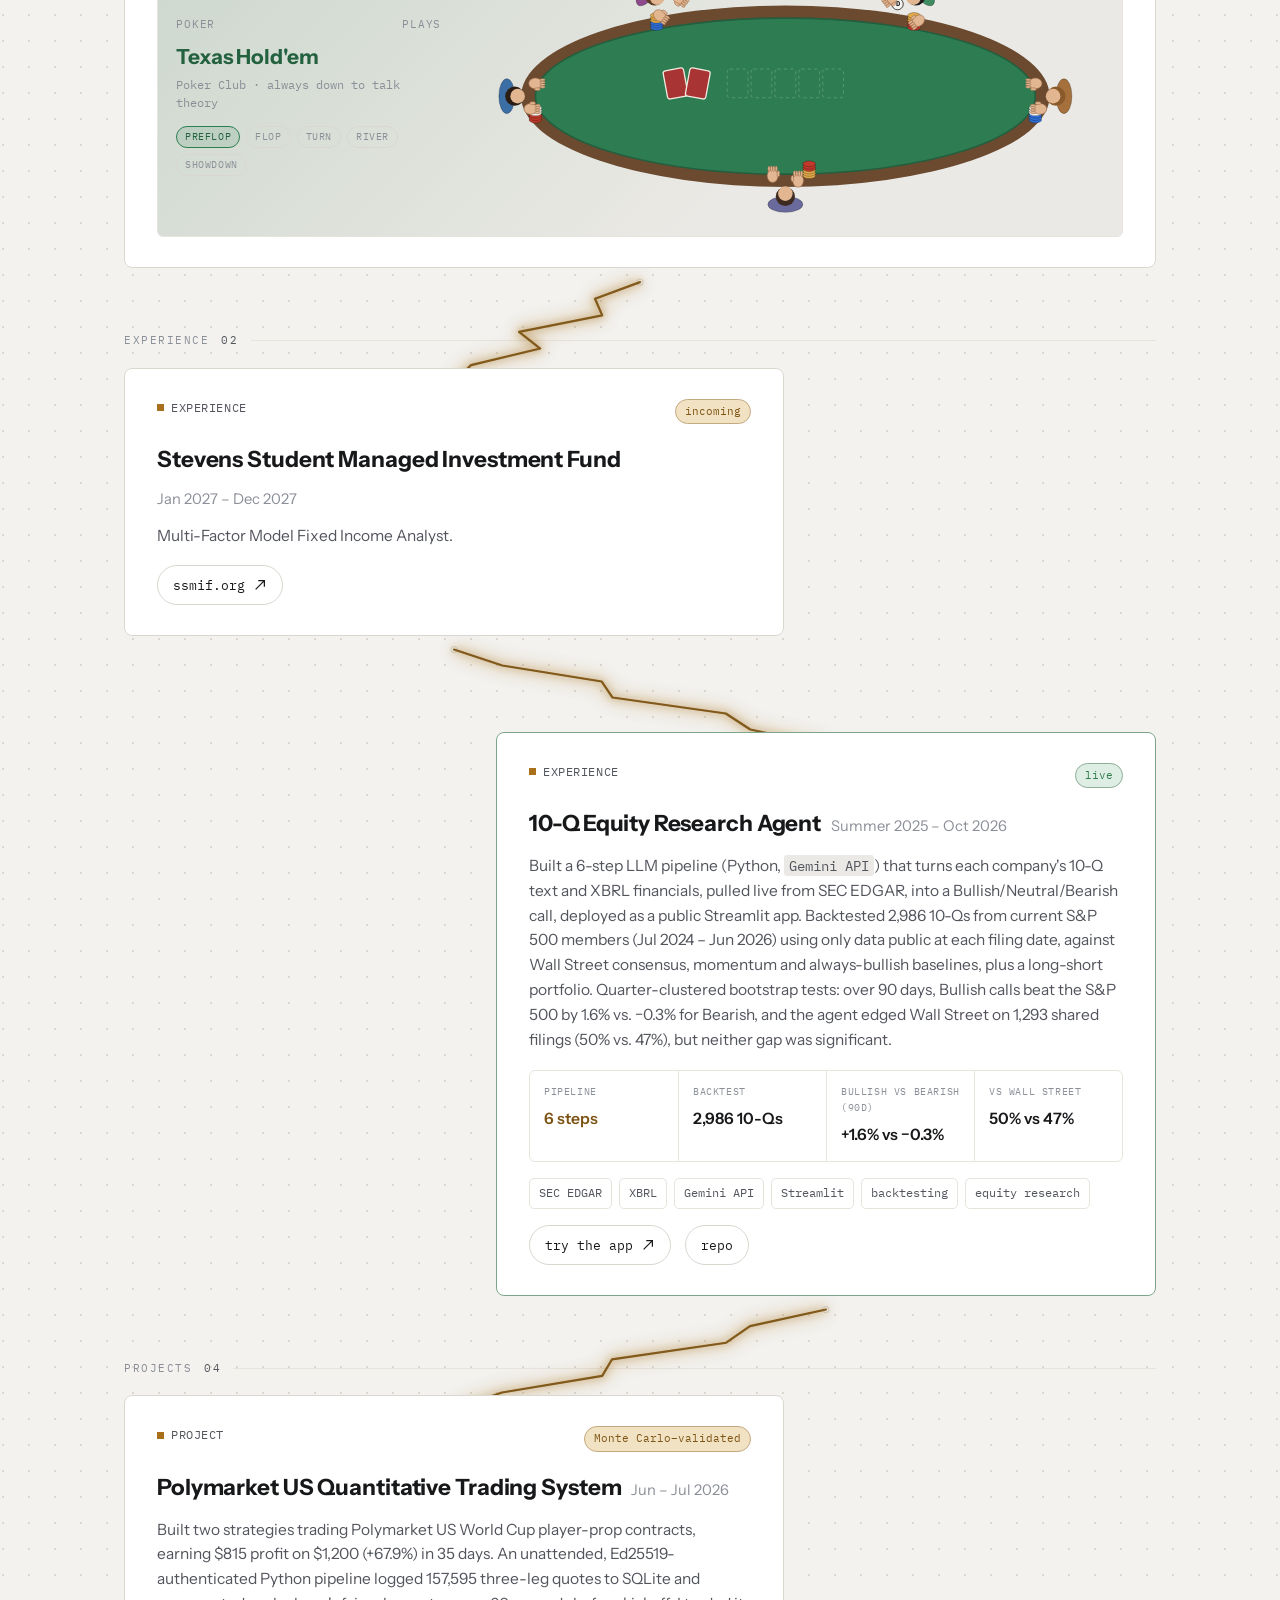
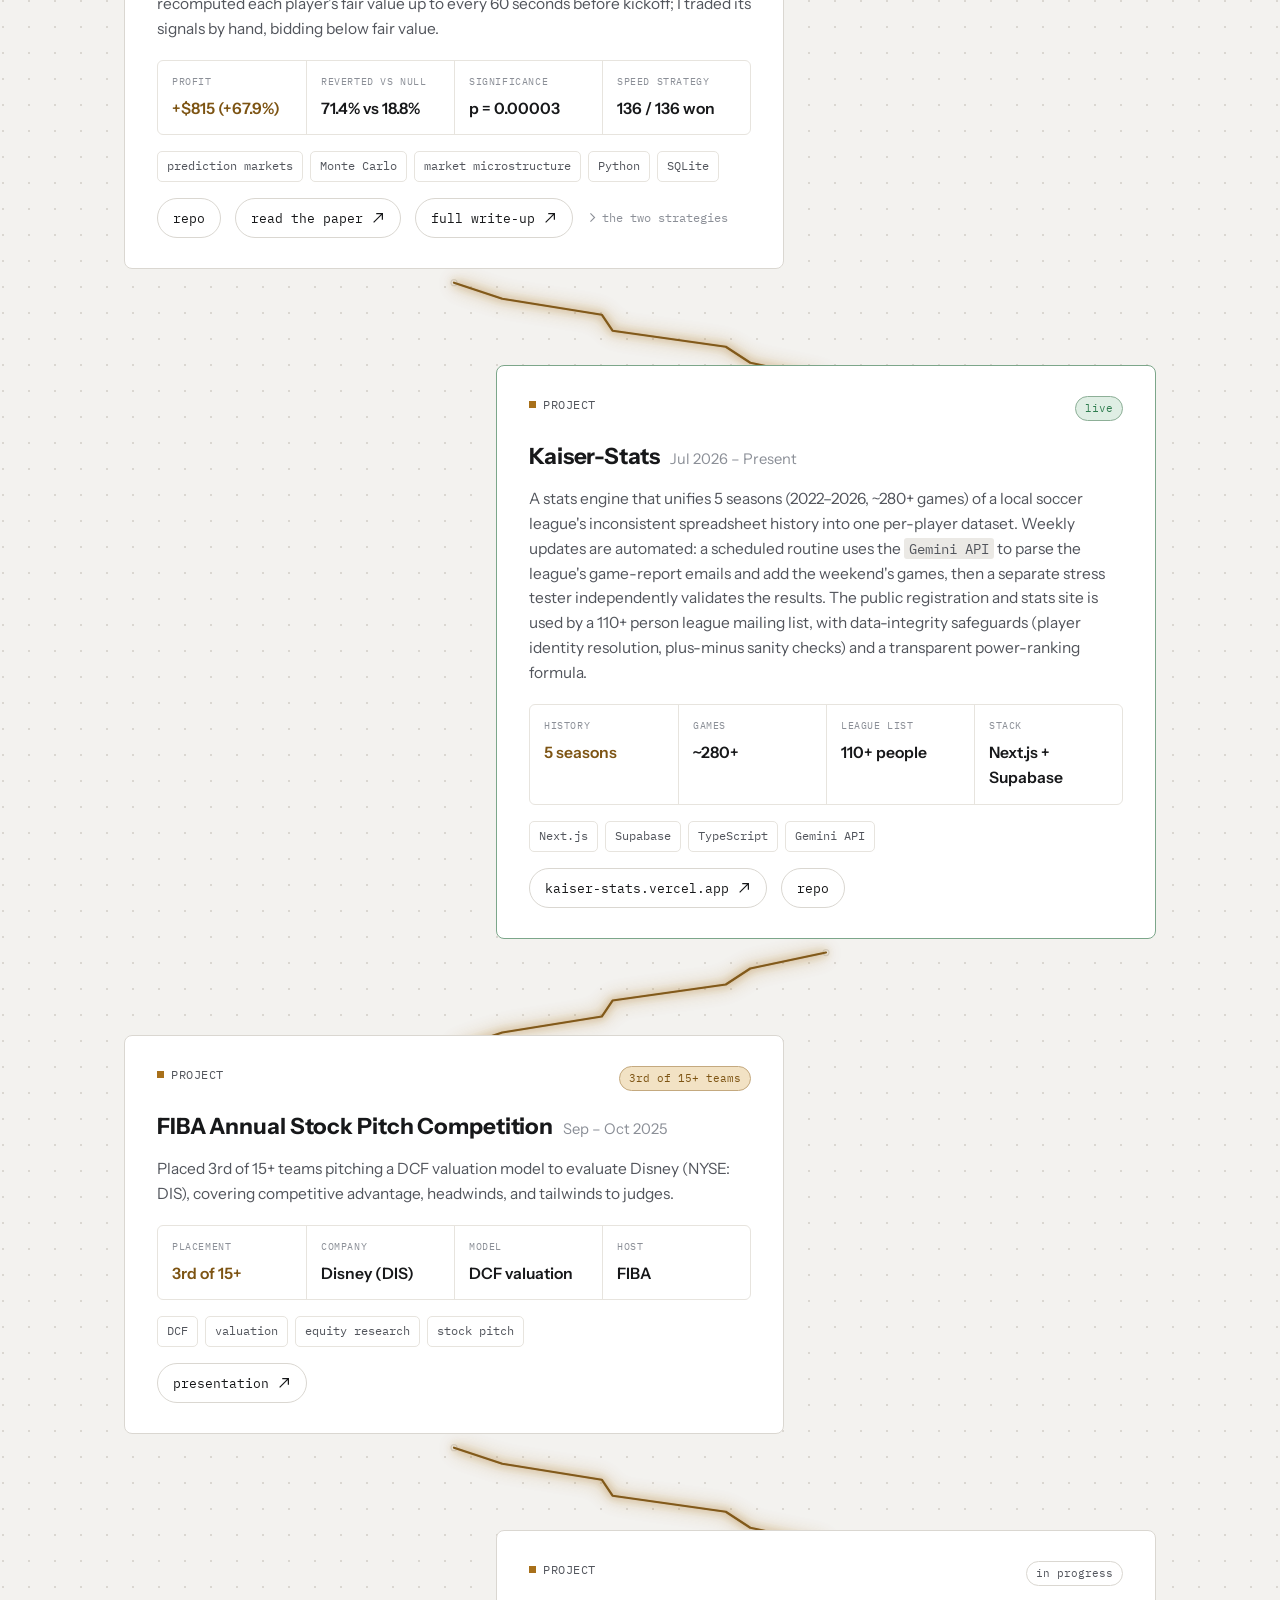
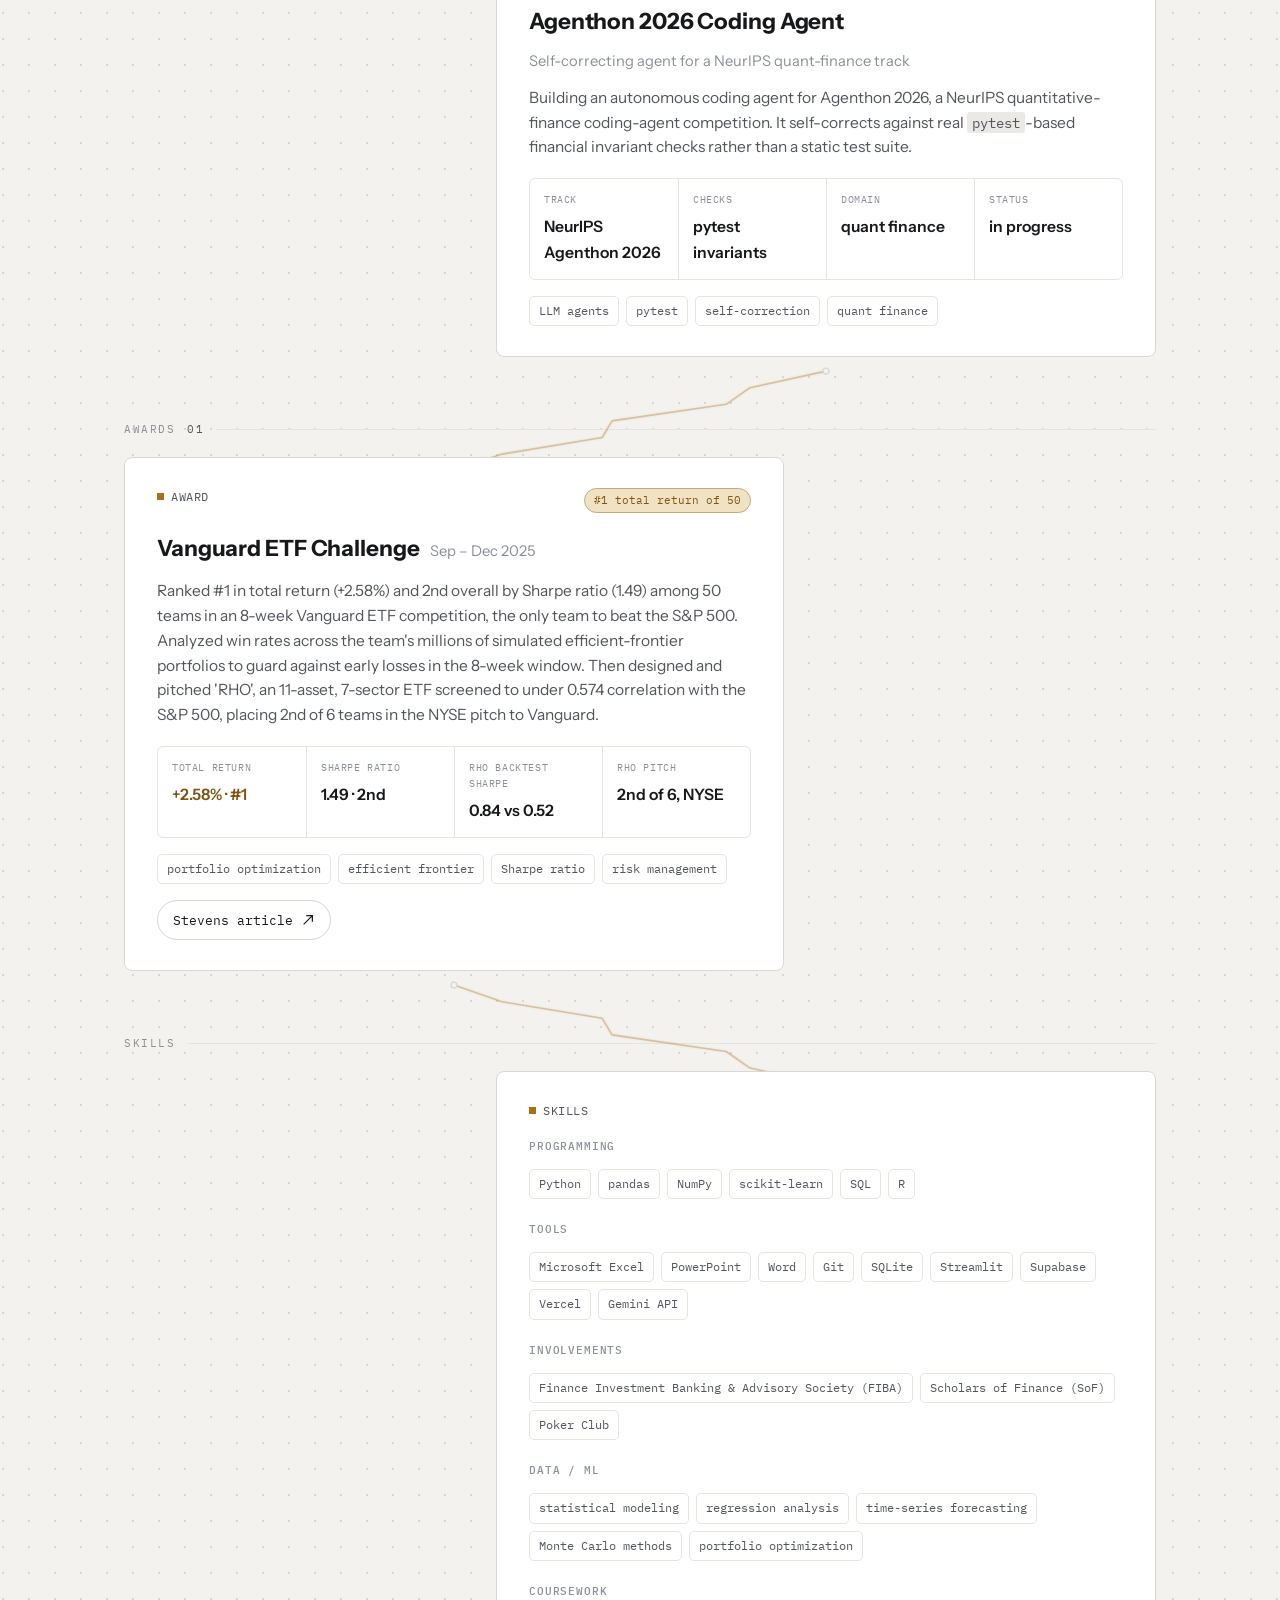
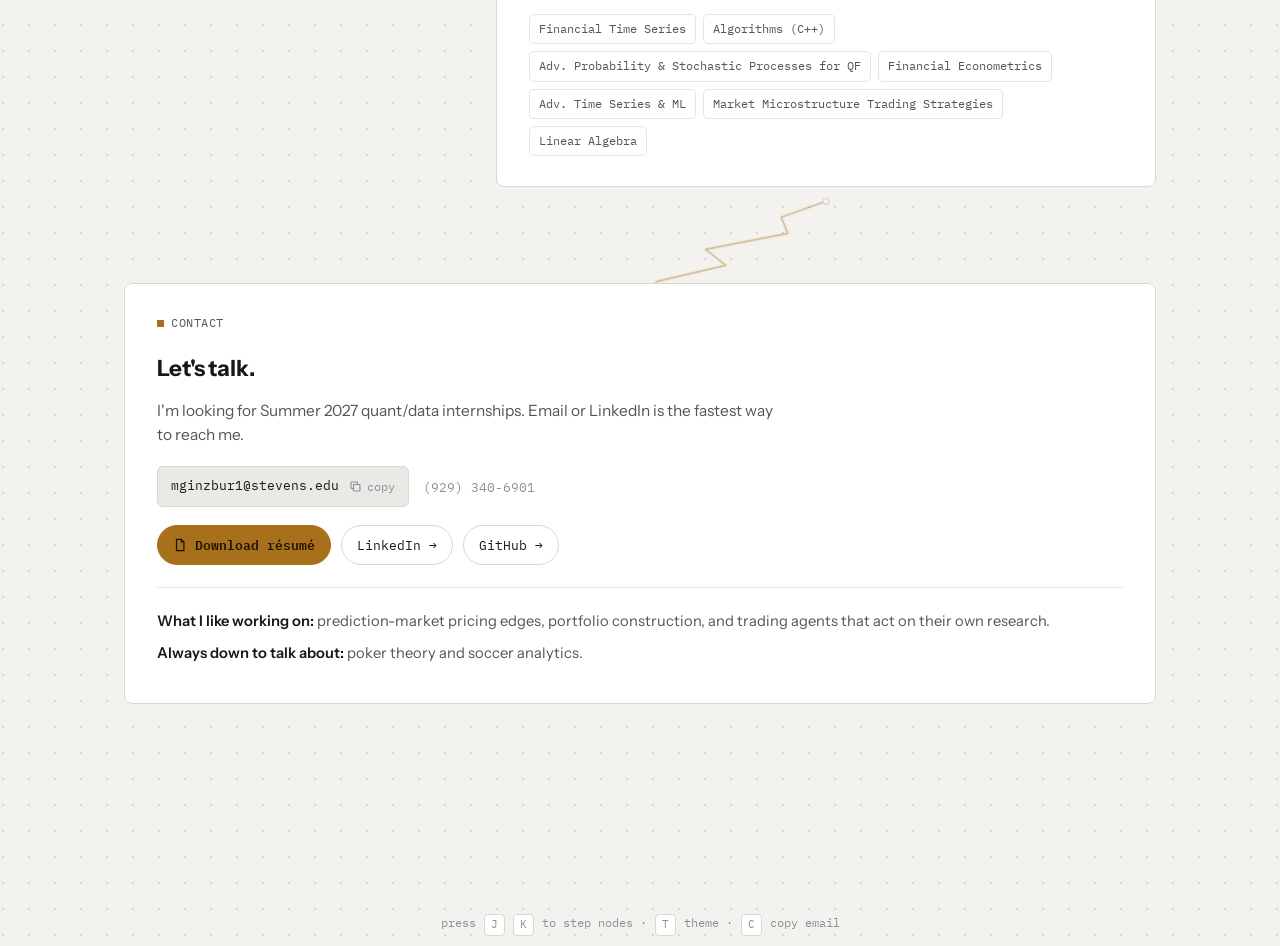
==== commit 431b99a0: "fix: drop SSMIF description bullet from site and résumé (title and dates only)" ====
--- a/index.html
+++ b/index.html
@@ -252,16 +252,7 @@
         <span class="badge amber">incoming</span>
       </div>
       <div class="ctitle-row"><h2 class="ctitle">Stevens Student Managed Investment Fund</h2><span class="sub">Jan 2027 – Dec 2027</span></div>
-      <p class="body">
-        Multi-Factor Model Fixed Income Analyst. Joining the fund's new fixed income
-        team to build the multi-factor model that will guide its first bond
-        investments, starting with U.S. Treasuries and later corporate bonds, for the
-        student-run fund that manages part of Stevens' endowment.
-      </p>
-      <div class="chiprow" style="margin:0 0 16px;">
-        <span class="chip">fixed income</span><span class="chip">factor models</span>
-        <span class="chip">U.S. Treasuries</span><span class="chip">Hoboken, NJ</span>
-      </div>
+      <p class="body" style="margin-bottom:16px;">Multi-Factor Model Fixed Income Analyst.</p>
       <div class="linkrow">
         <a class="btn" href="https://ssmif.org/" target="_blank" rel="noopener">
           ssmif.org <svg viewBox="0 0 16 16" fill="none" stroke="currentColor" stroke-width="1.4"><path d="M6 3h7v7M13 3L3 13"/></svg>
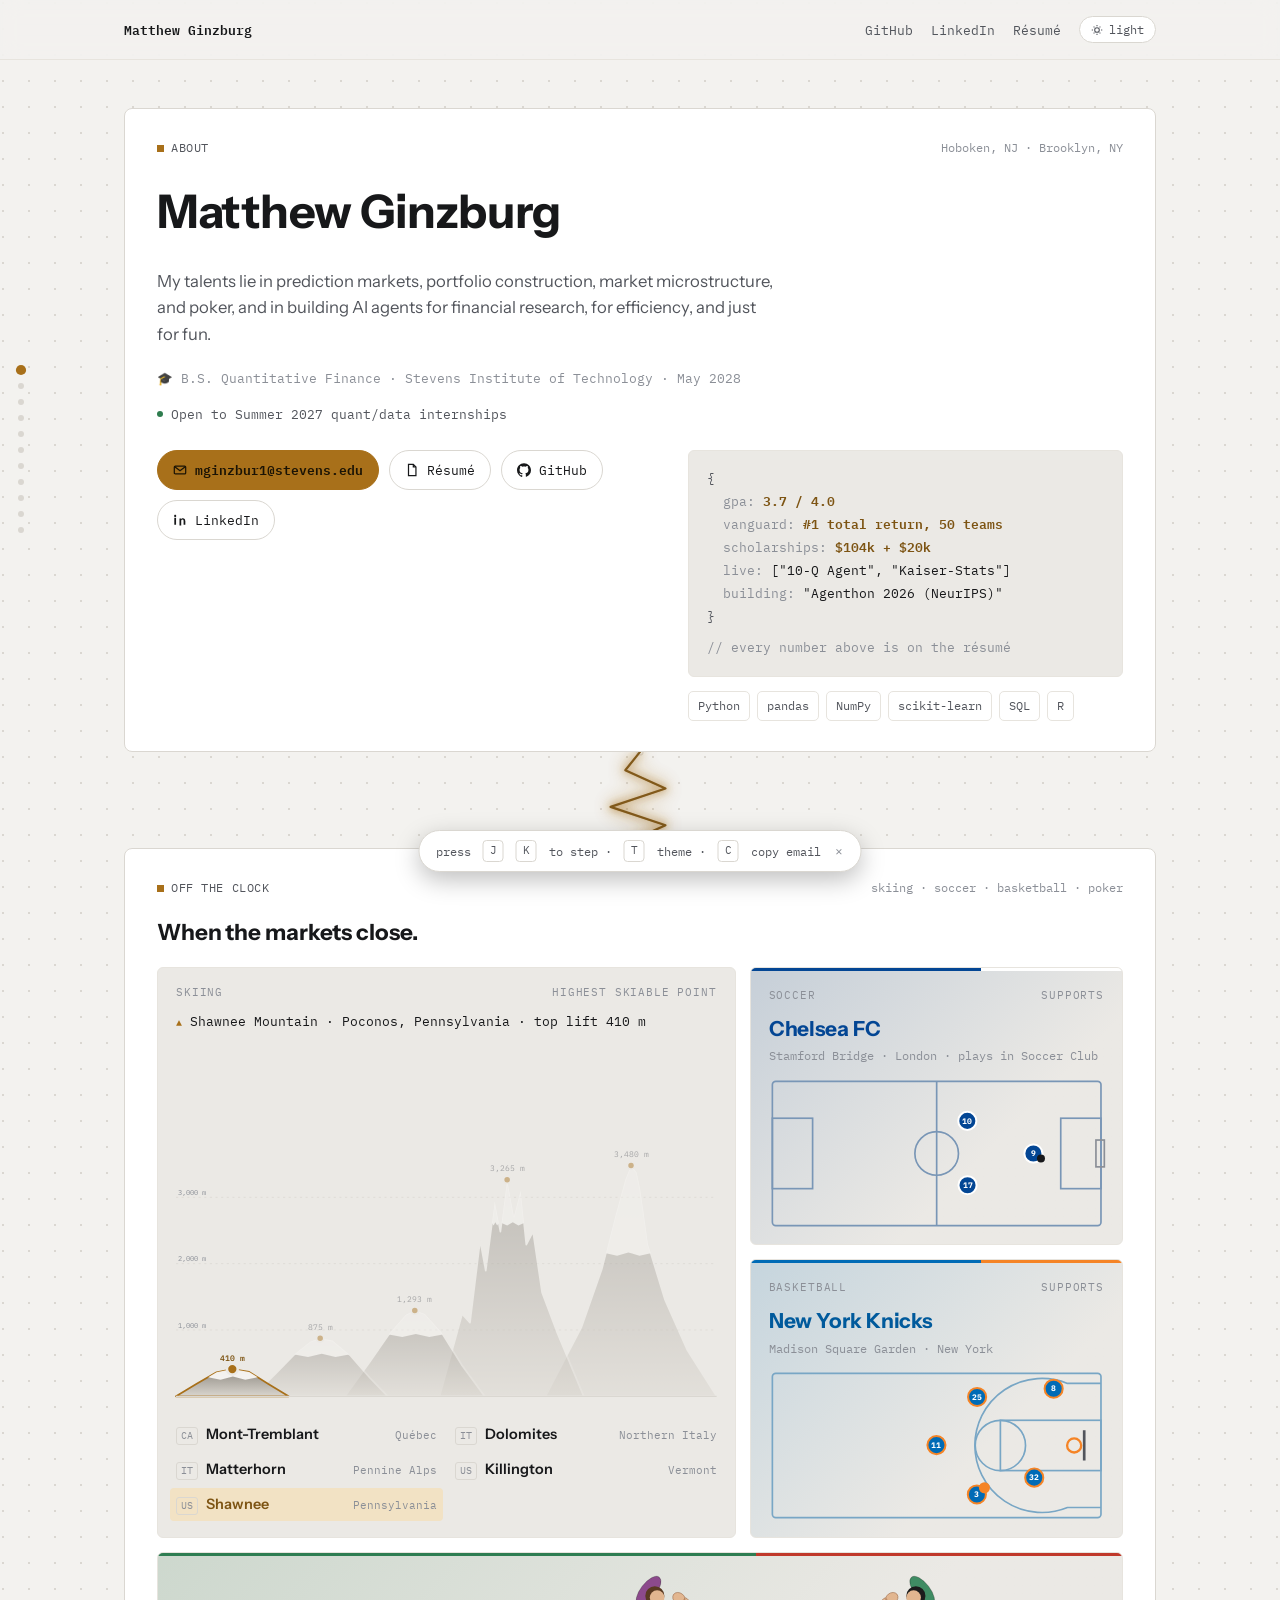
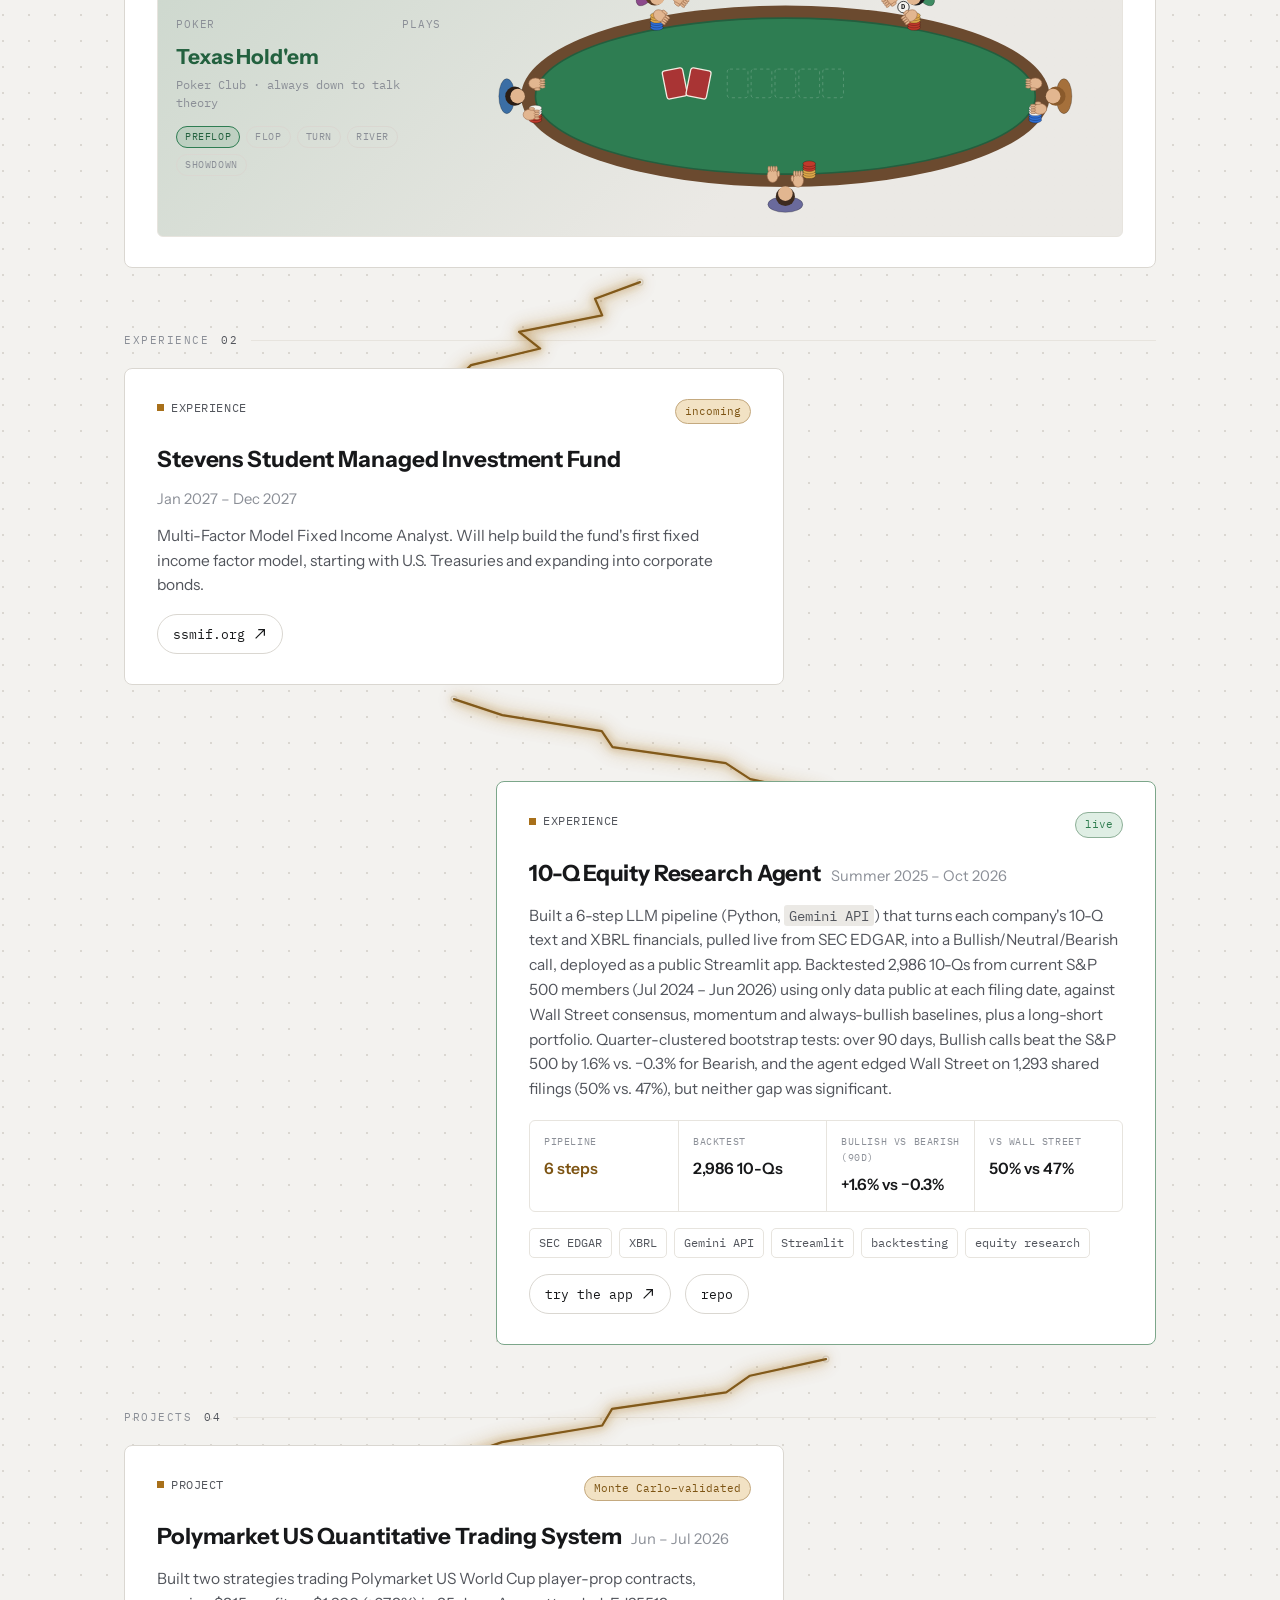
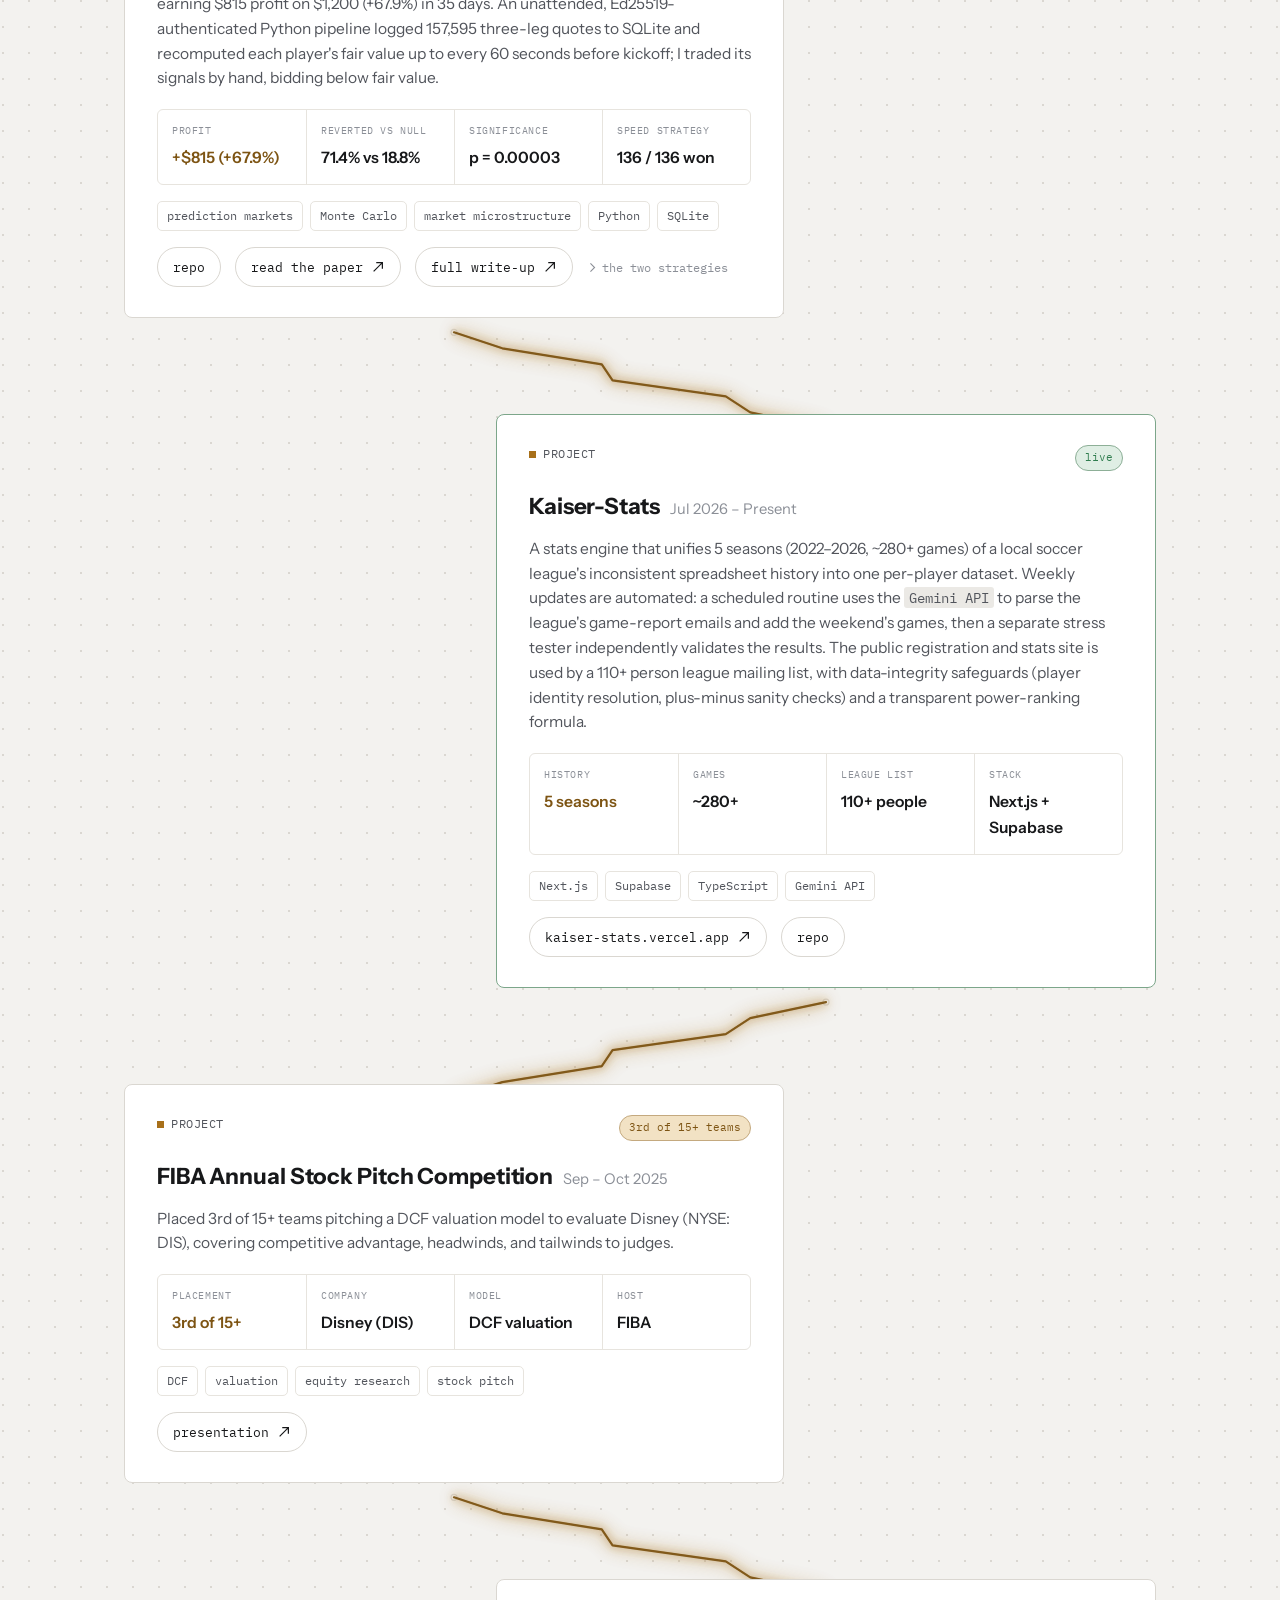
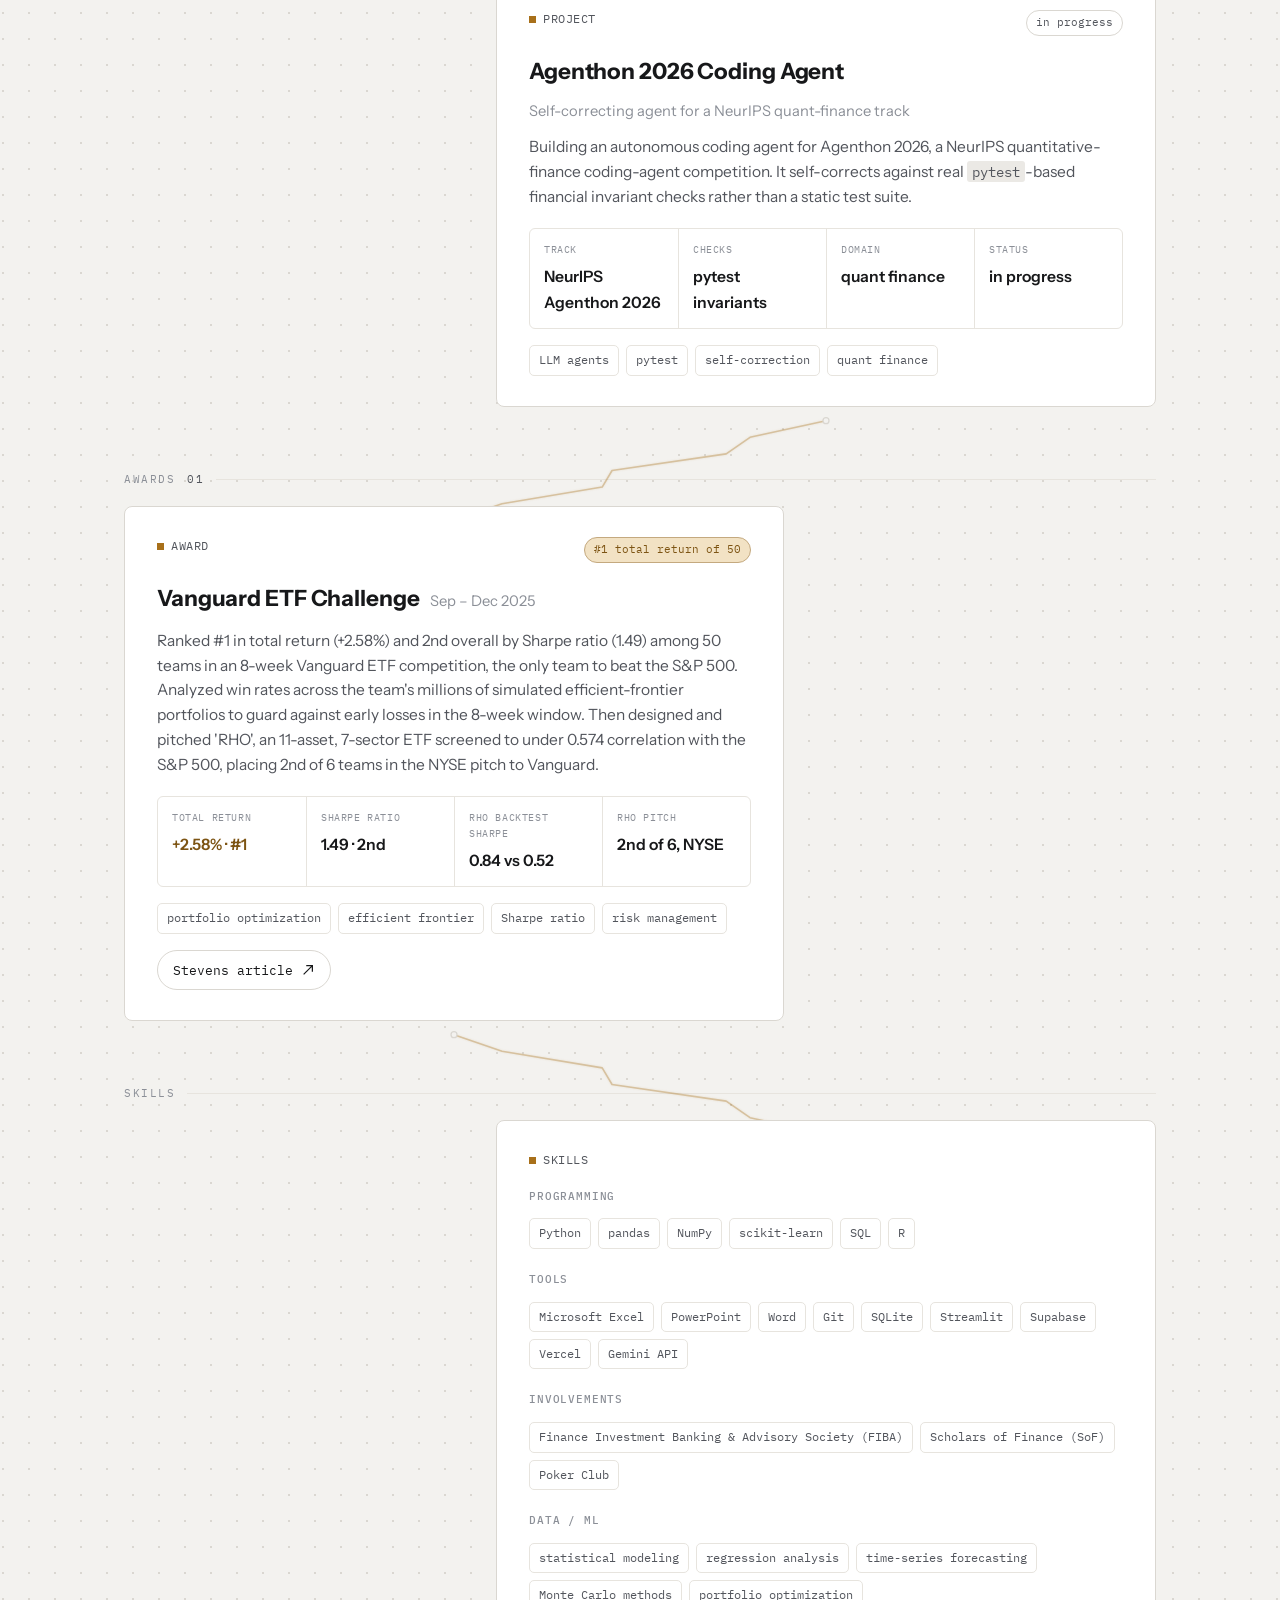
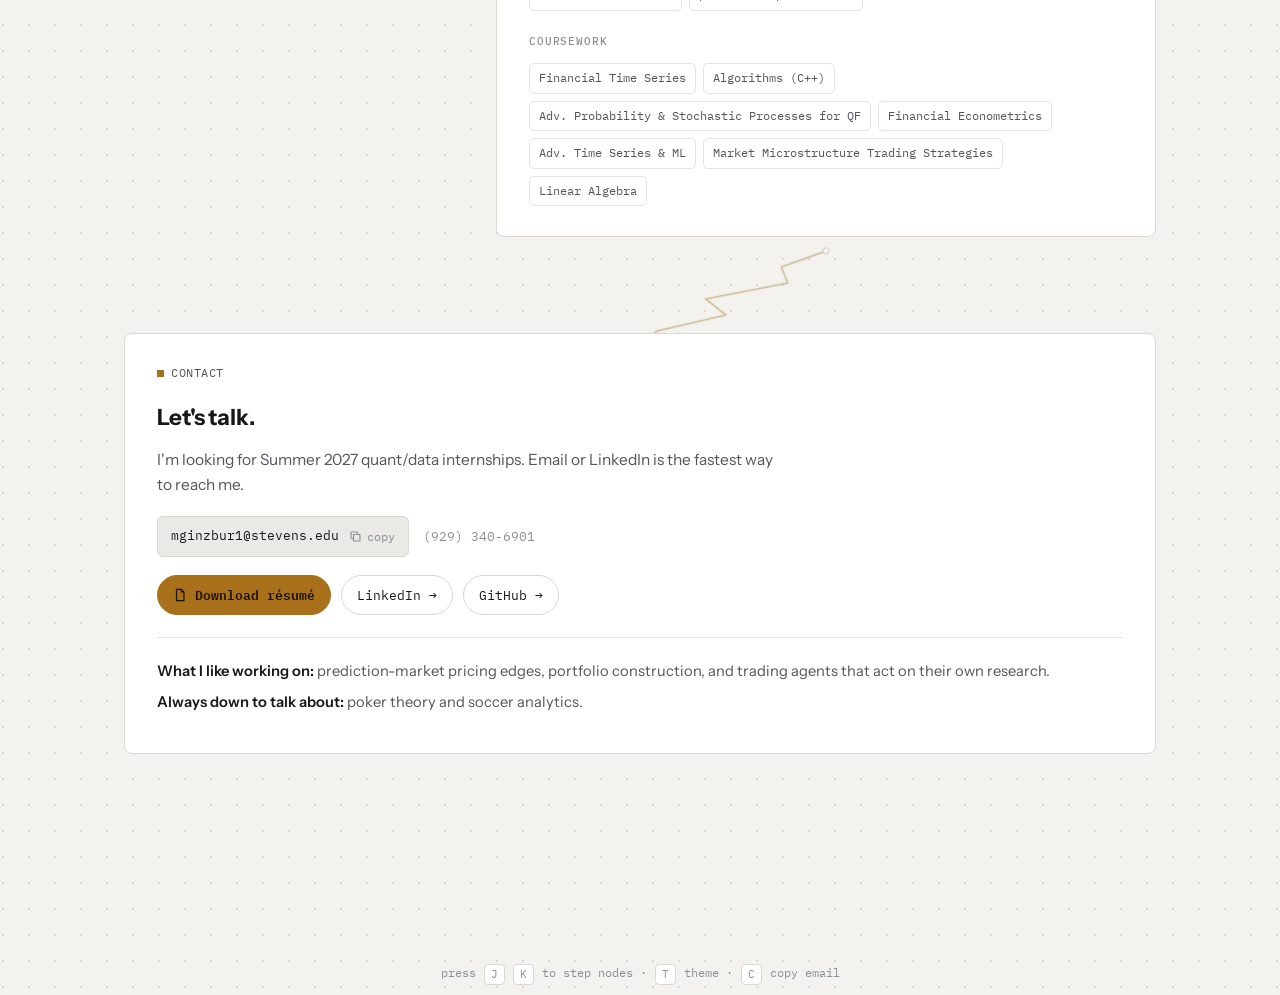
==== commit 2c442738: "fix: add one general SSMIF bullet (fixed income factor model, Treasuries then corporates) to site an" ====
--- a/index.html
+++ b/index.html
@@ -252,7 +252,7 @@
         <span class="badge amber">incoming</span>
       </div>
       <div class="ctitle-row"><h2 class="ctitle">Stevens Student Managed Investment Fund</h2><span class="sub">Jan 2027 – Dec 2027</span></div>
-      <p class="body" style="margin-bottom:16px;">Multi-Factor Model Fixed Income Analyst.</p>
+      <p class="body" style="margin-bottom:16px;">Multi-Factor Model Fixed Income Analyst. Will help build the fund's first fixed income factor model, starting with U.S. Treasuries and expanding into corporate bonds.</p>
       <div class="linkrow">
         <a class="btn" href="https://ssmif.org/" target="_blank" rel="noopener">
           ssmif.org <svg viewBox="0 0 16 16" fill="none" stroke="currentColor" stroke-width="1.4"><path d="M6 3h7v7M13 3L3 13"/></svg>
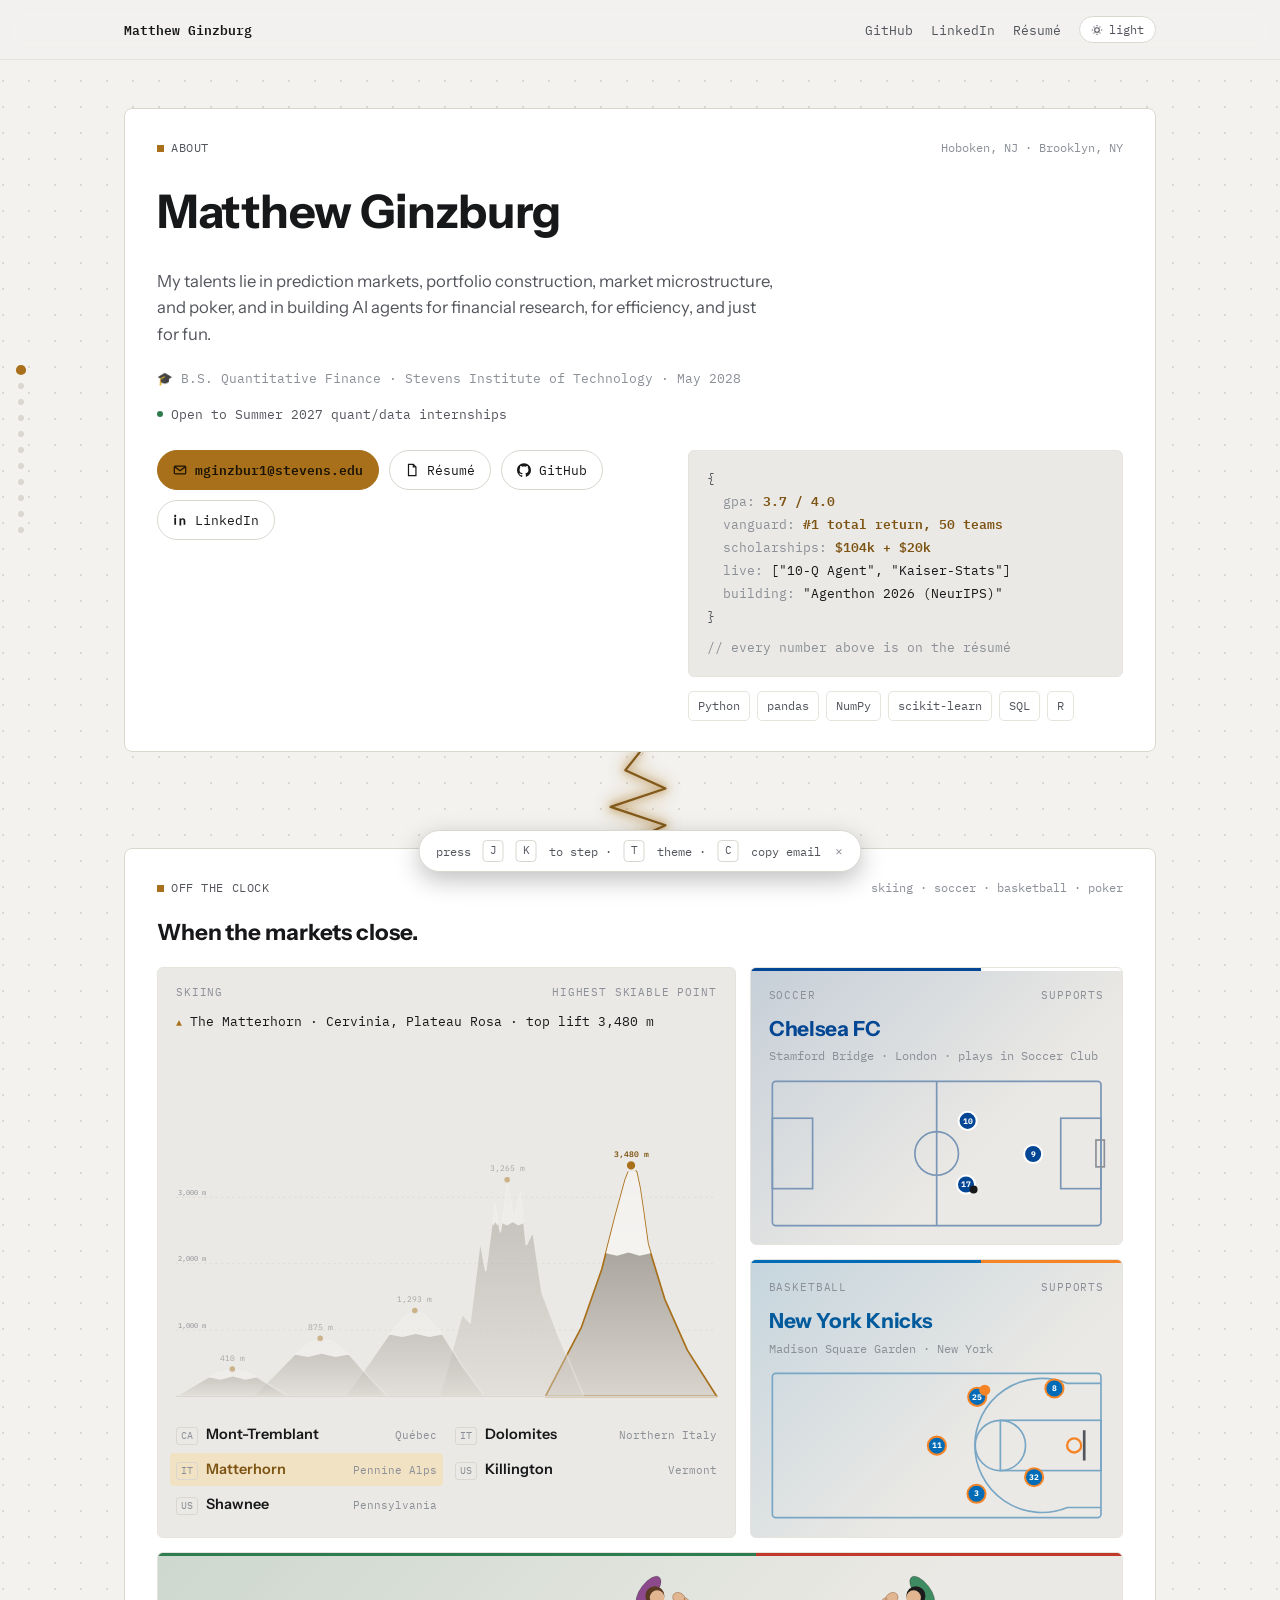
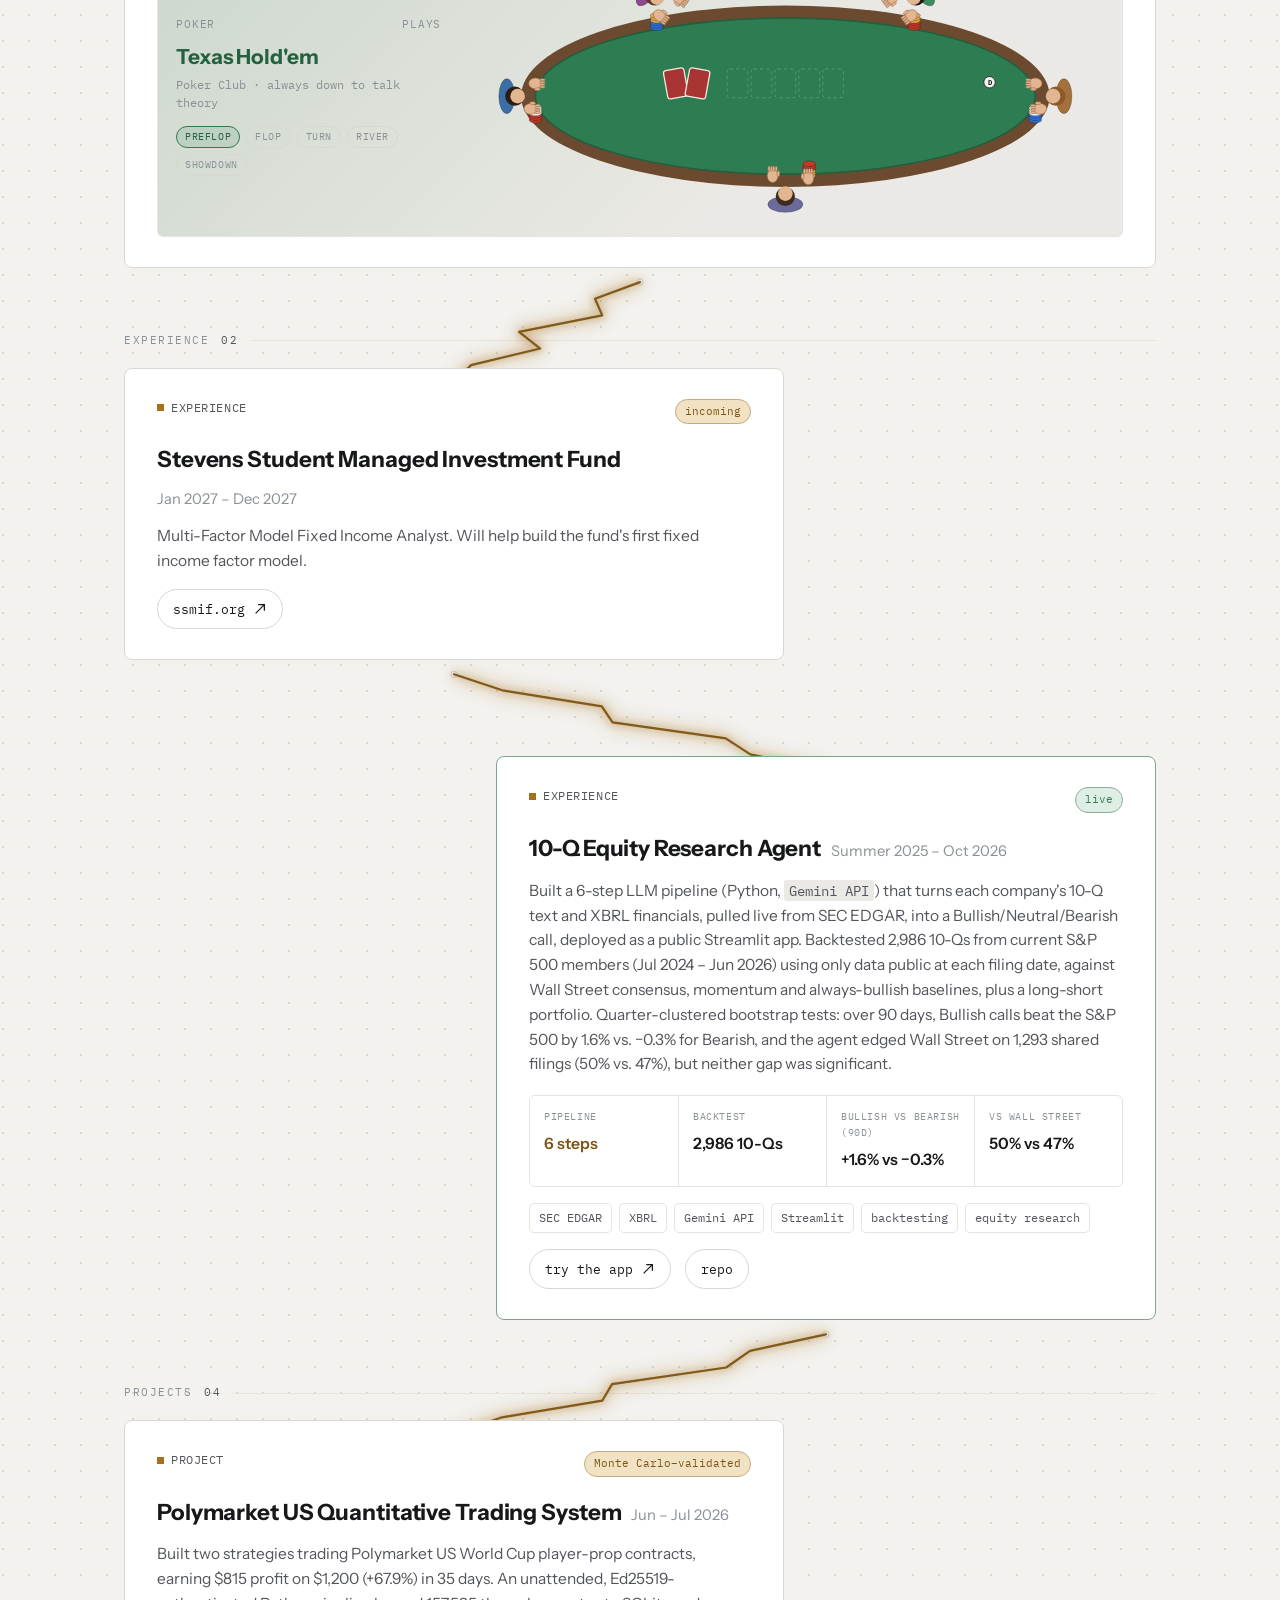
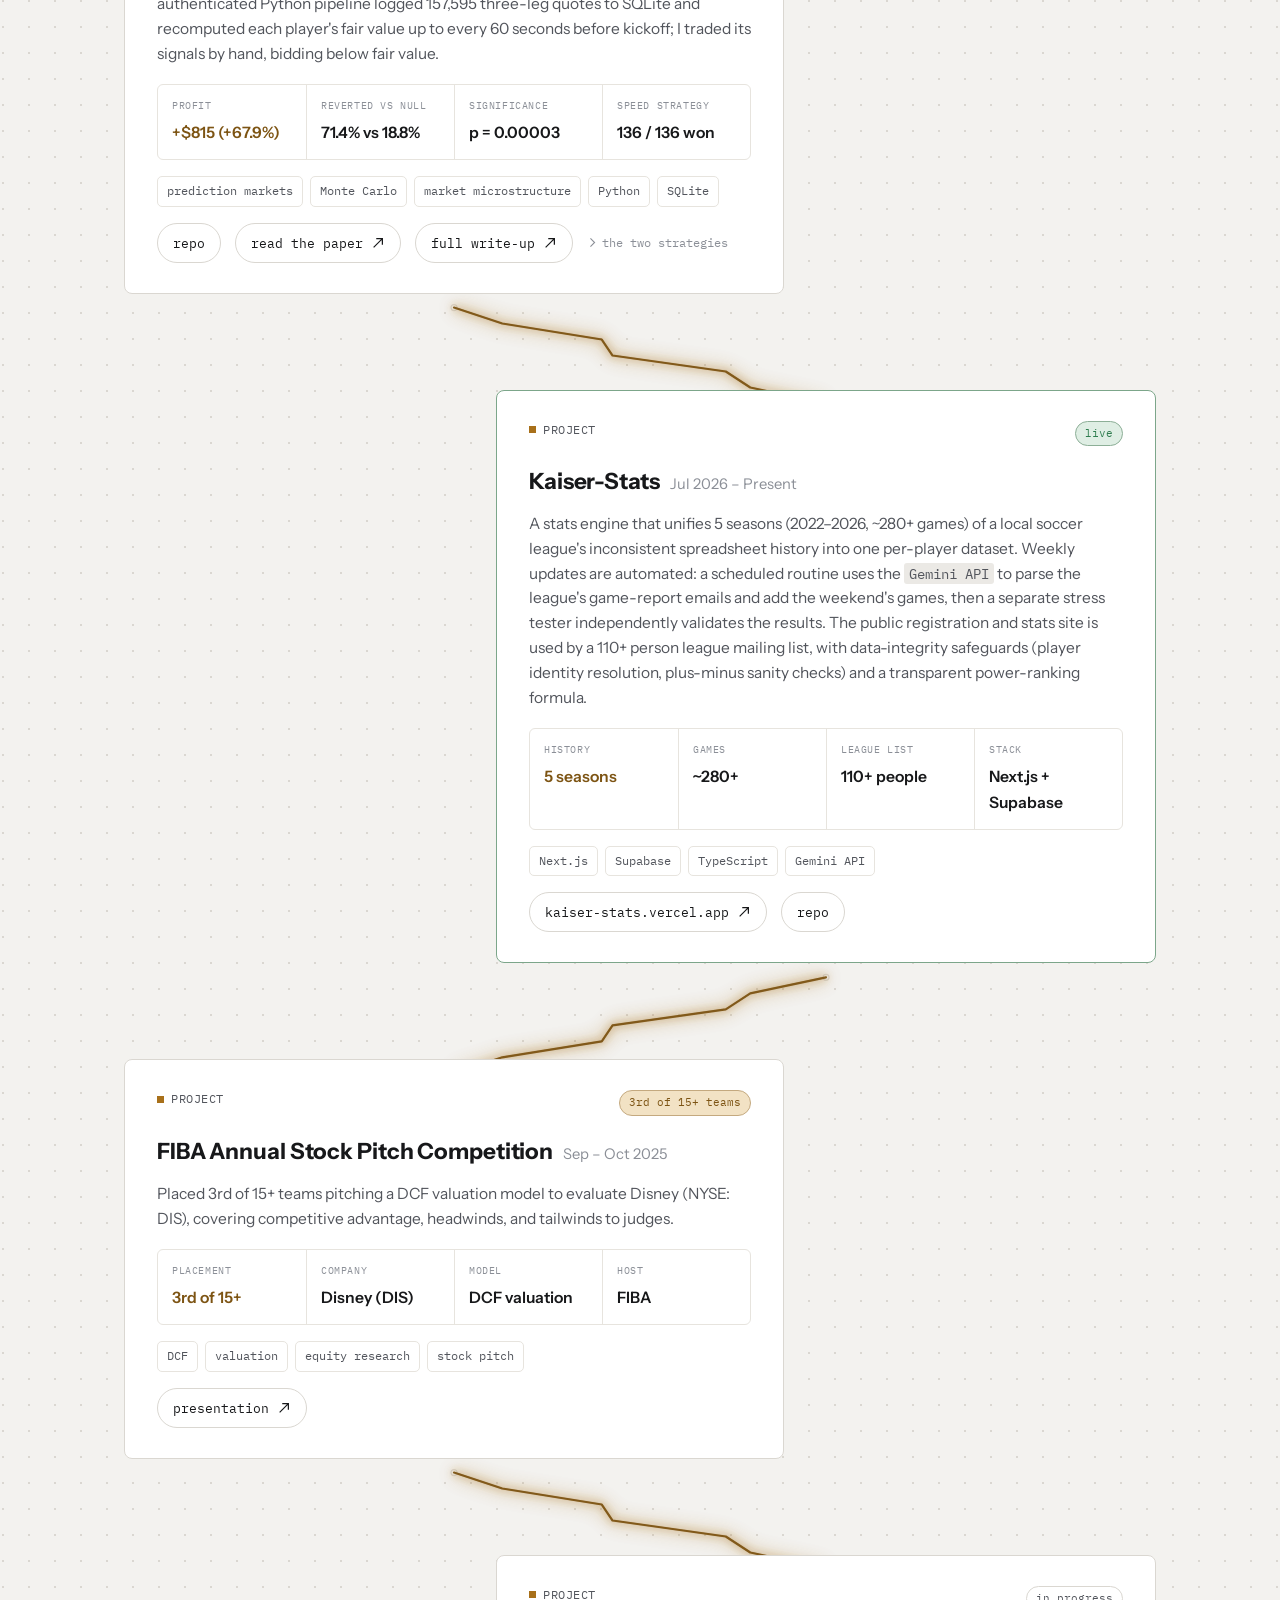
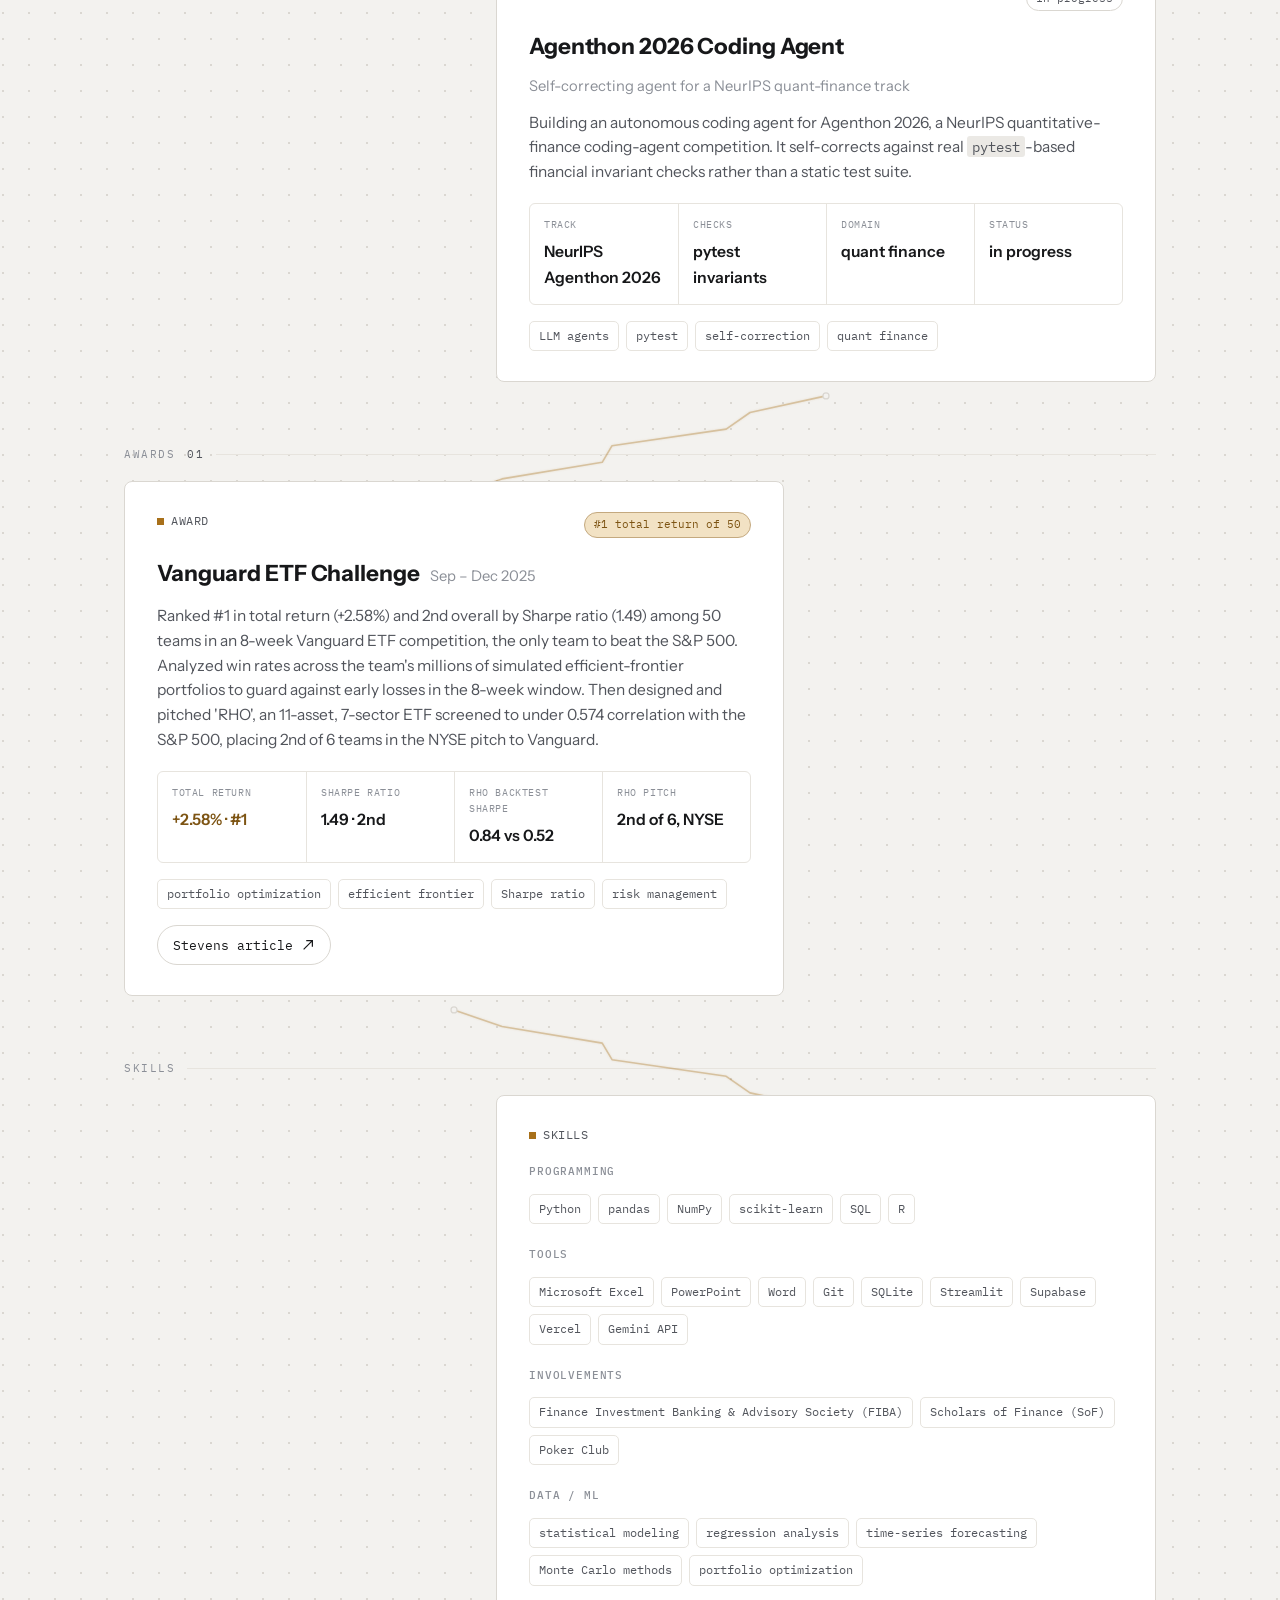
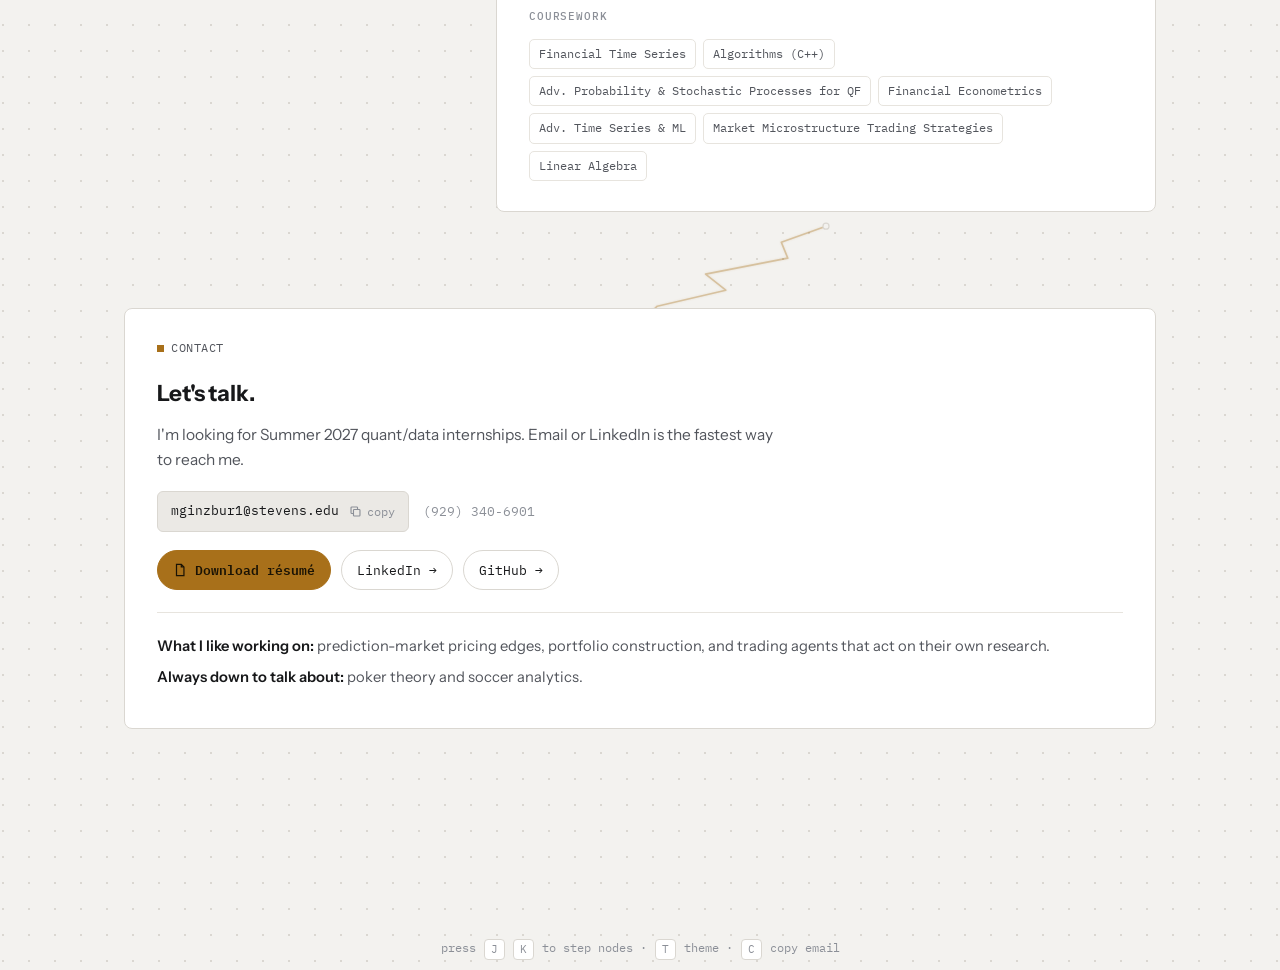
==== commit 7a6e5b71: "fix: shorten SSMIF bullet to 'Will help build the fund's first fixed income factor model'" ====
--- a/index.html
+++ b/index.html
@@ -252,7 +252,7 @@
         <span class="badge amber">incoming</span>
       </div>
       <div class="ctitle-row"><h2 class="ctitle">Stevens Student Managed Investment Fund</h2><span class="sub">Jan 2027 – Dec 2027</span></div>
-      <p class="body" style="margin-bottom:16px;">Multi-Factor Model Fixed Income Analyst. Will help build the fund's first fixed income factor model, starting with U.S. Treasuries and expanding into corporate bonds.</p>
+      <p class="body" style="margin-bottom:16px;">Multi-Factor Model Fixed Income Analyst. Will help build the fund's first fixed income factor model.</p>
       <div class="linkrow">
         <a class="btn" href="https://ssmif.org/" target="_blank" rel="noopener">
           ssmif.org <svg viewBox="0 0 16 16" fill="none" stroke="currentColor" stroke-width="1.4"><path d="M6 3h7v7M13 3L3 13"/></svg>
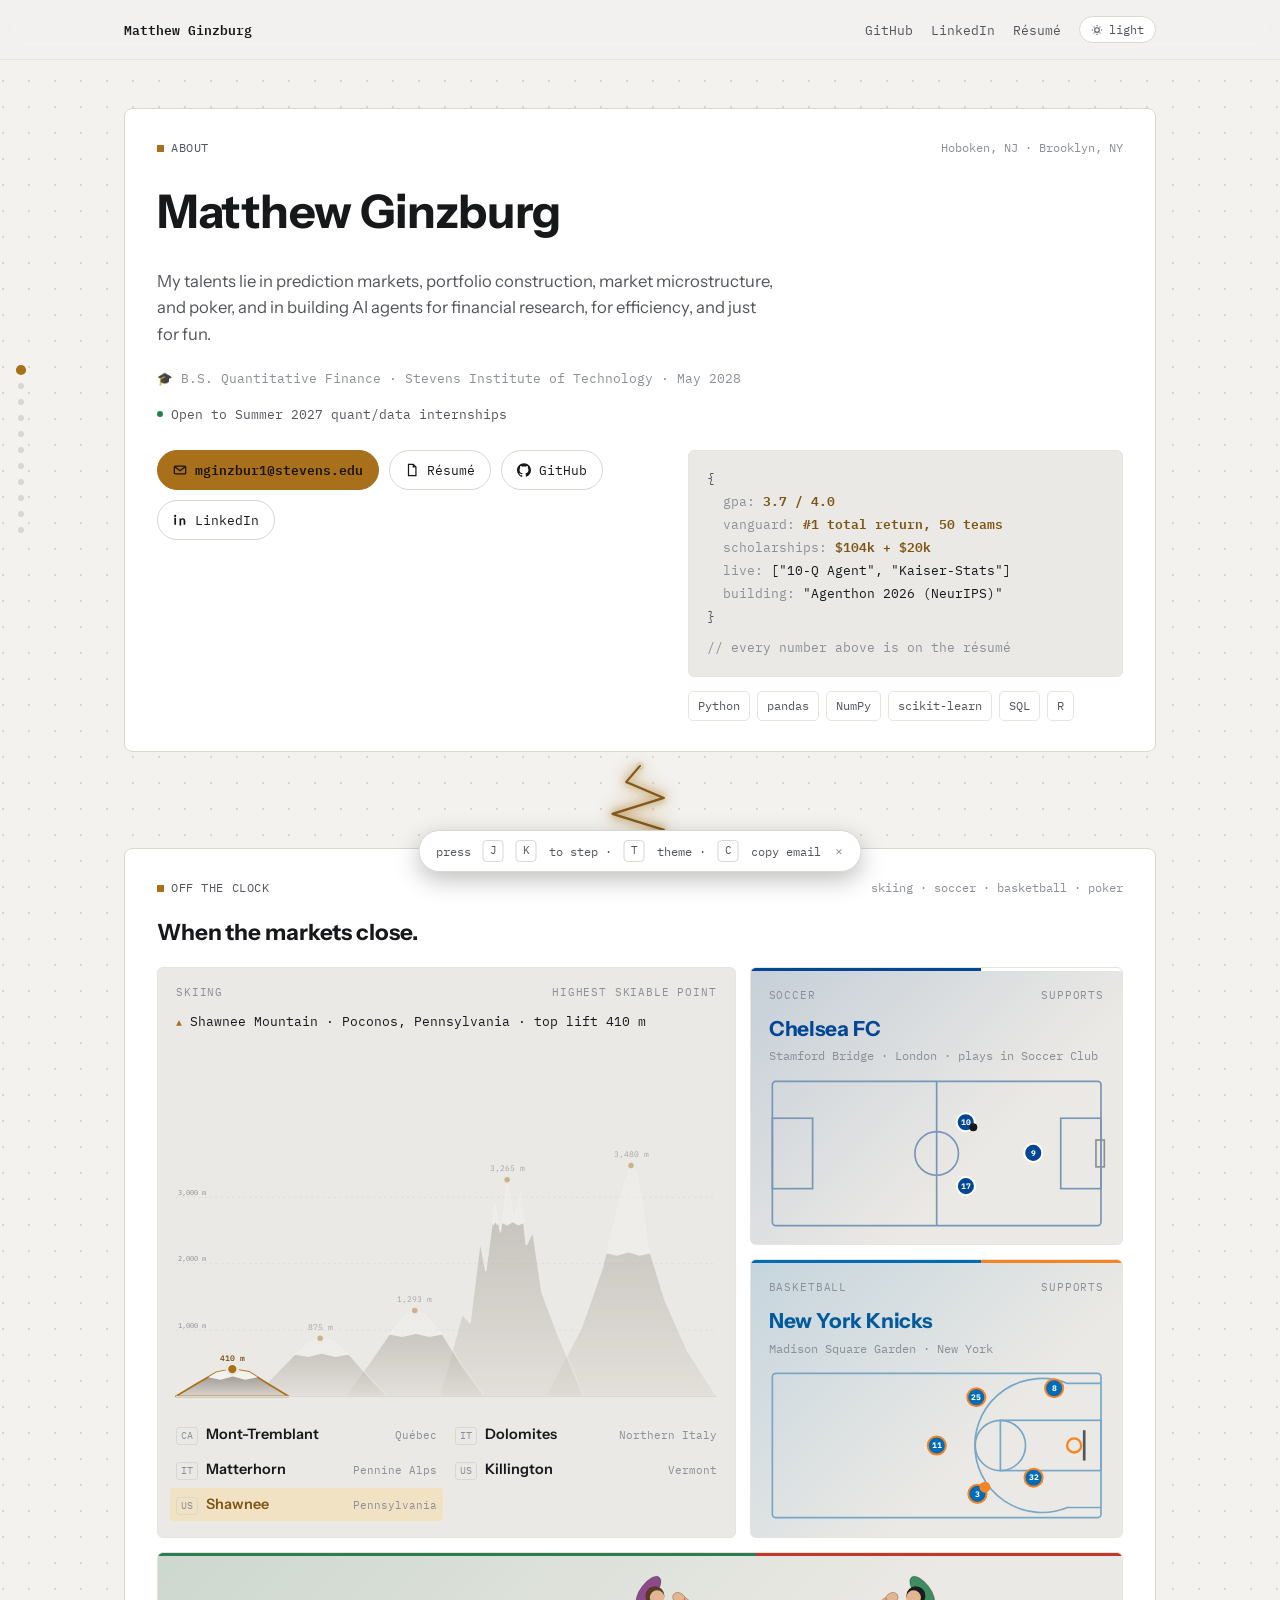
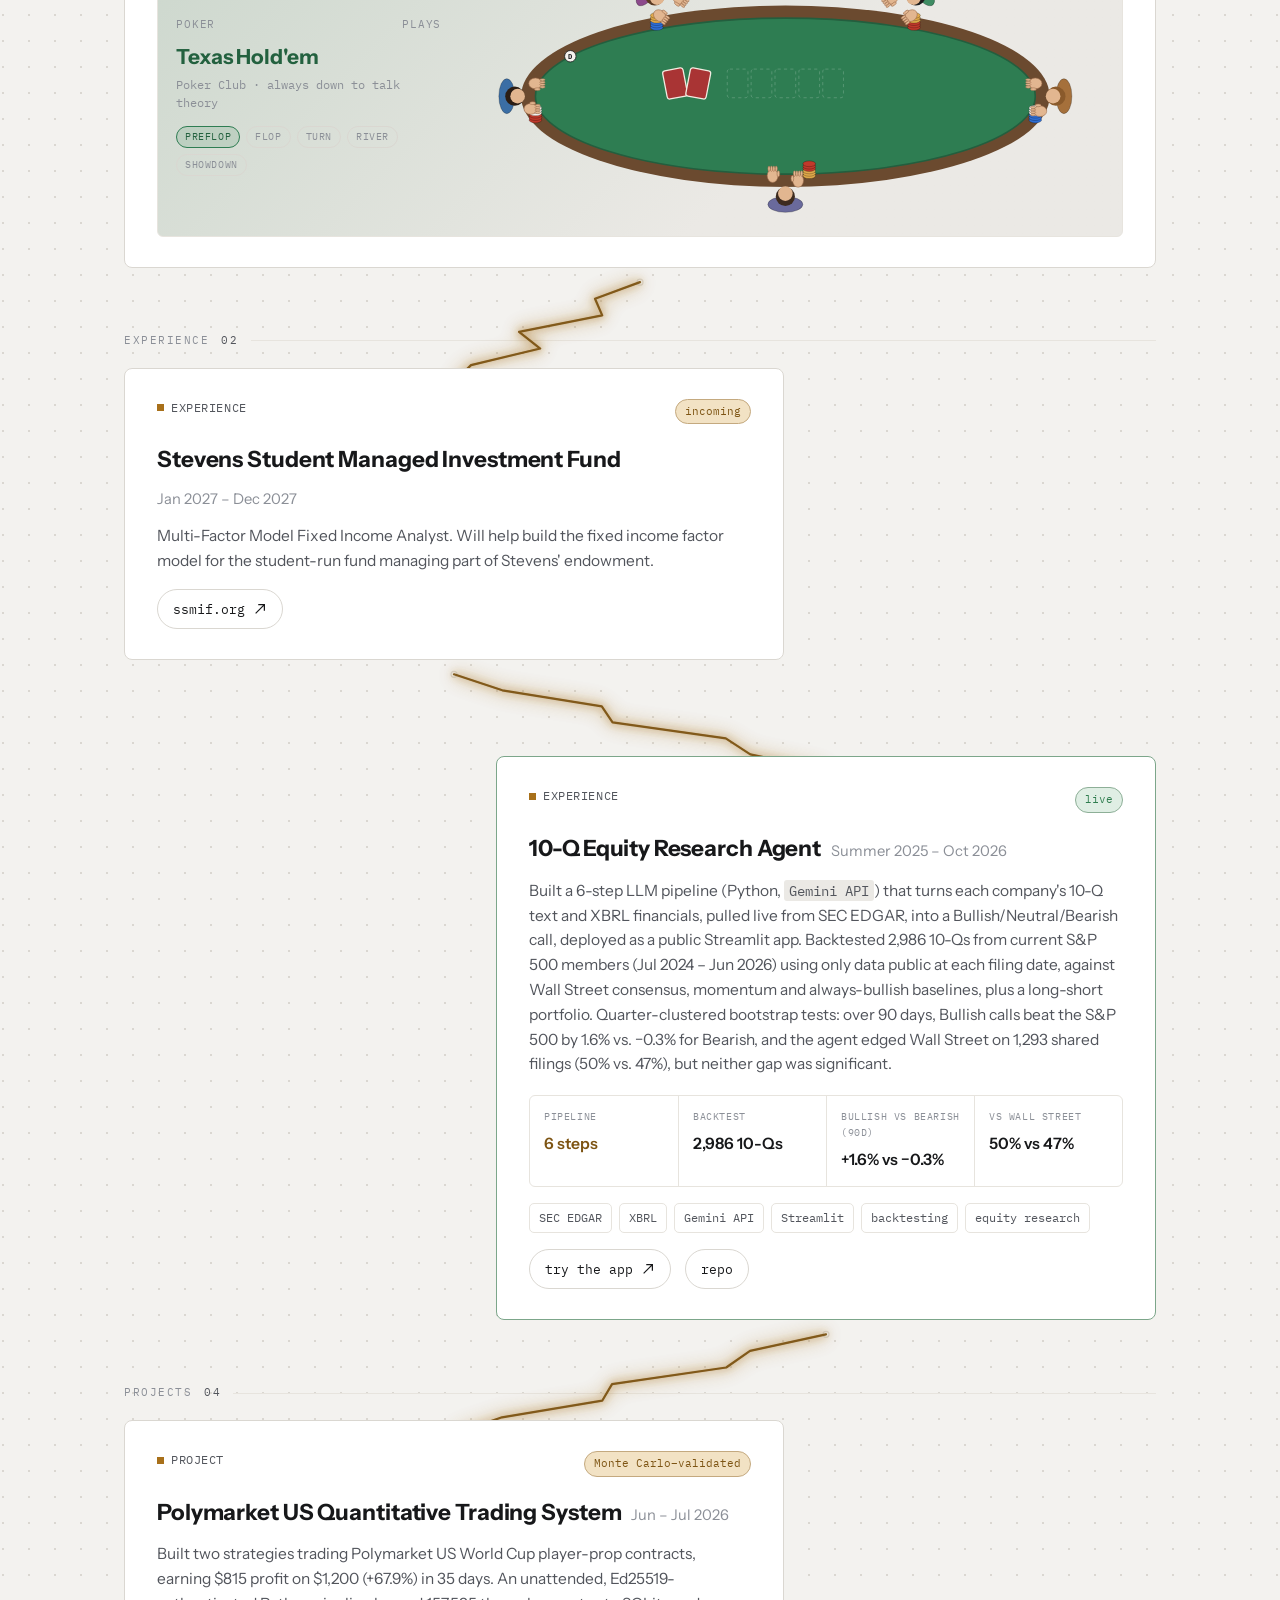
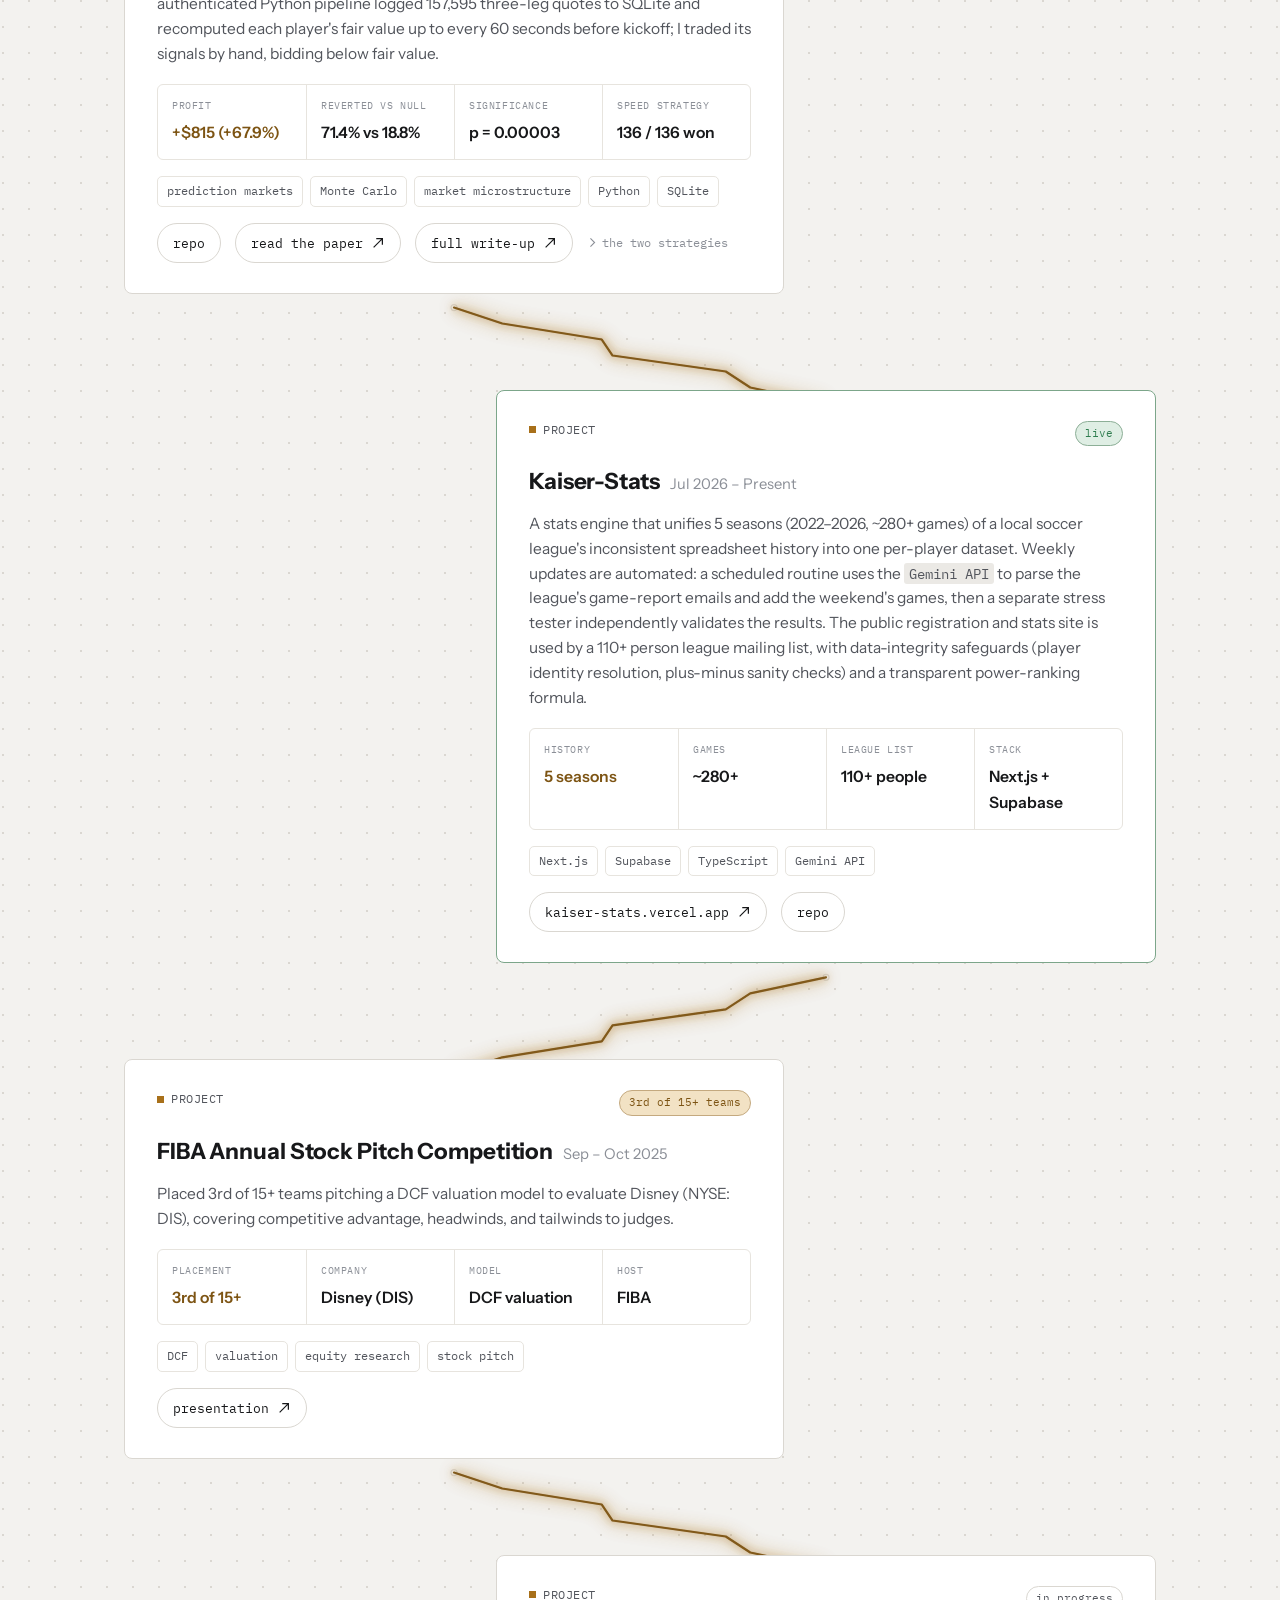
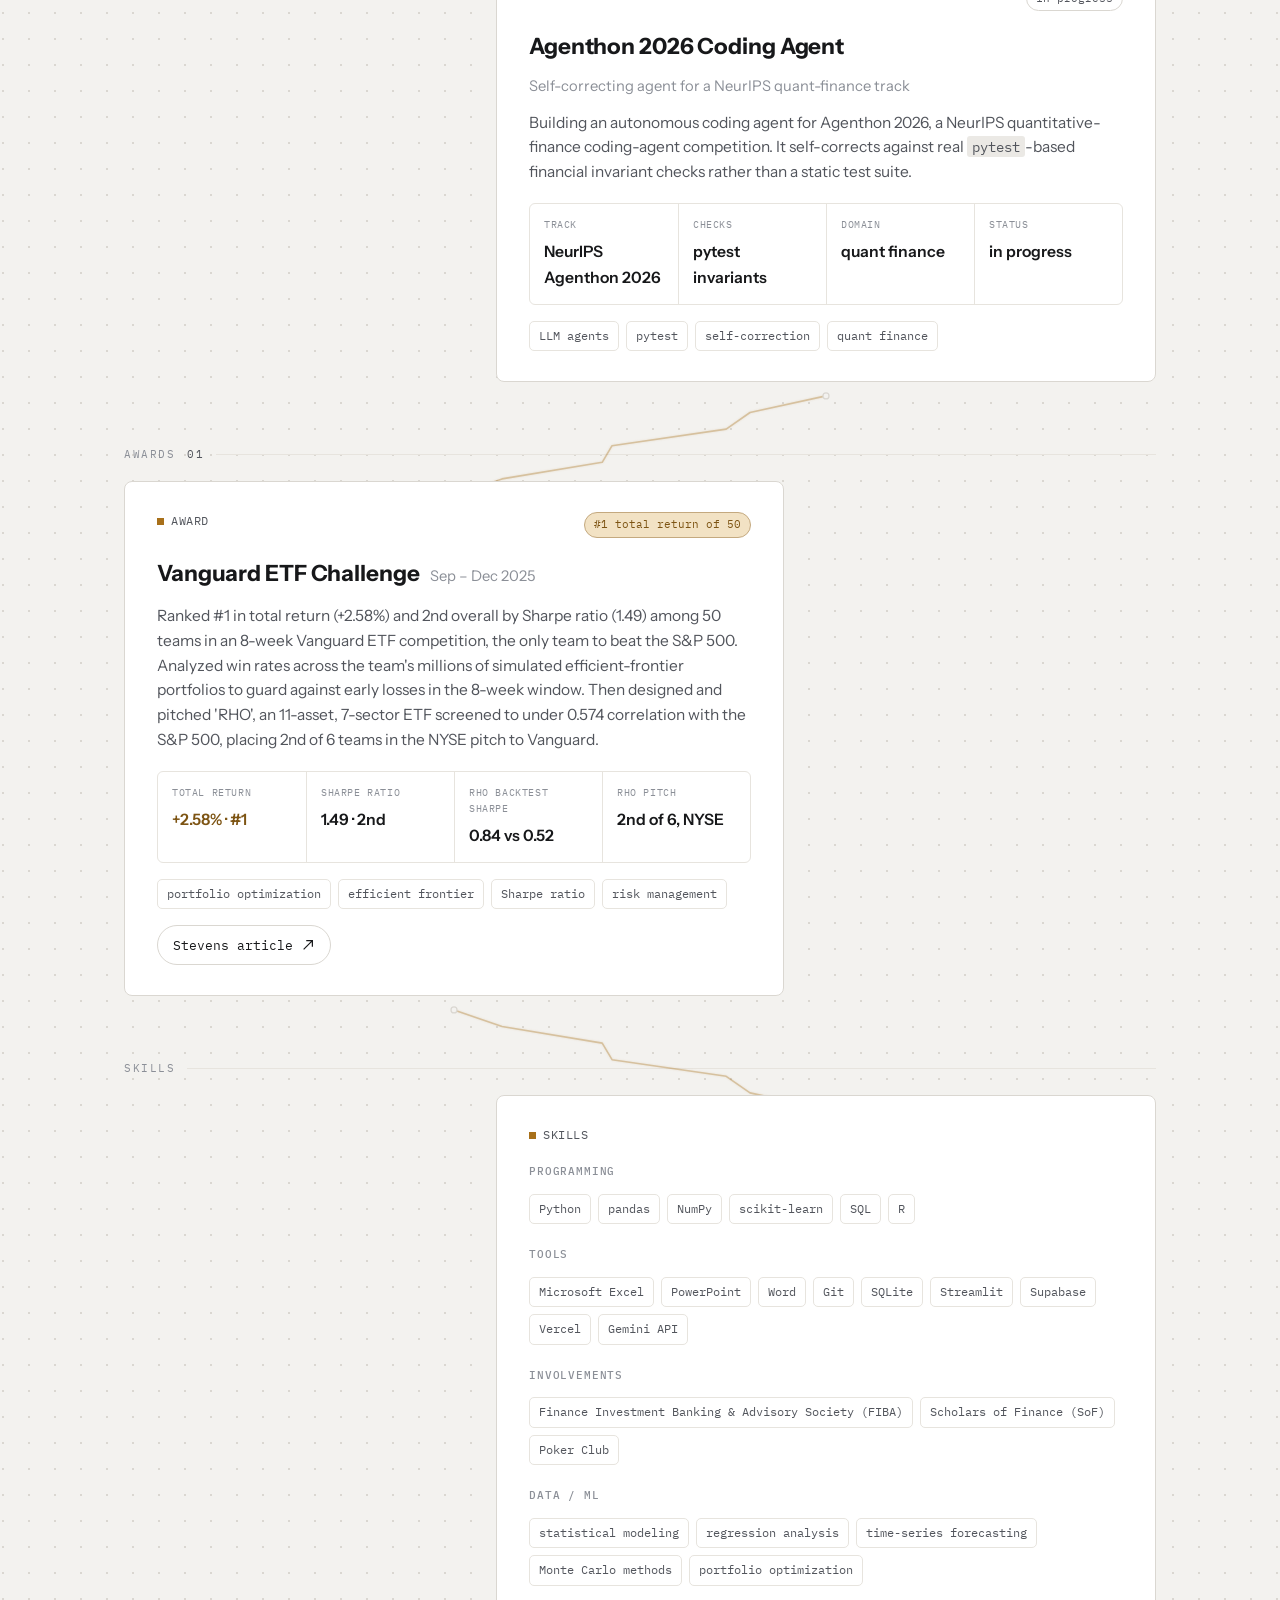
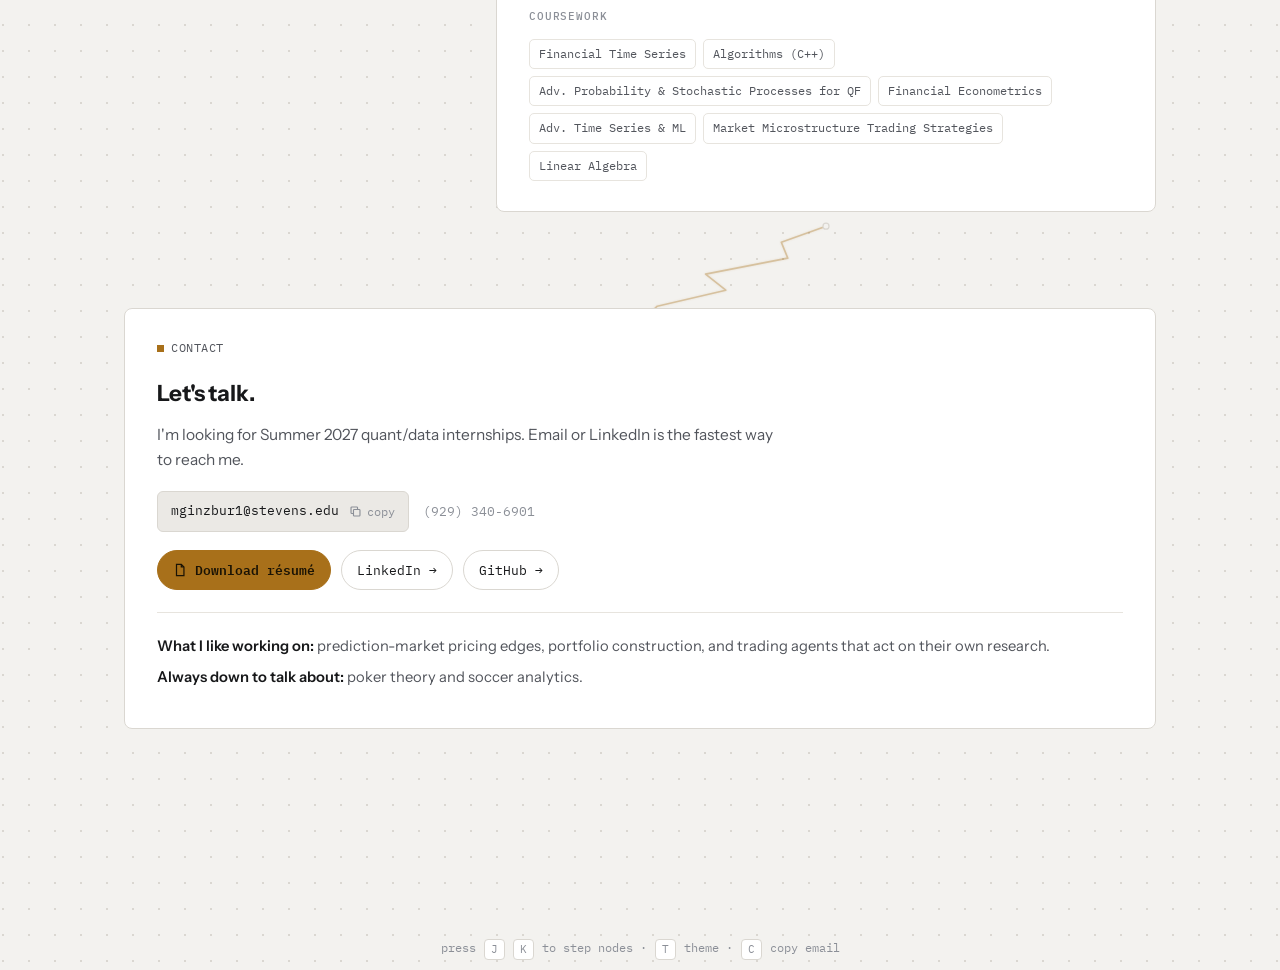
==== commit 94c0e2f9: "fix: SSMIF bullet drops 'first', notes fund manages part of Stevens' endowment" ====
--- a/index.html
+++ b/index.html
@@ -252,7 +252,7 @@
         <span class="badge amber">incoming</span>
       </div>
       <div class="ctitle-row"><h2 class="ctitle">Stevens Student Managed Investment Fund</h2><span class="sub">Jan 2027 – Dec 2027</span></div>
-      <p class="body" style="margin-bottom:16px;">Multi-Factor Model Fixed Income Analyst. Will help build the fund's first fixed income factor model.</p>
+      <p class="body" style="margin-bottom:16px;">Multi-Factor Model Fixed Income Analyst. Will help build the fixed income factor model for the student-run fund managing part of Stevens' endowment.</p>
       <div class="linkrow">
         <a class="btn" href="https://ssmif.org/" target="_blank" rel="noopener">
           ssmif.org <svg viewBox="0 0 16 16" fill="none" stroke="currentColor" stroke-width="1.4"><path d="M6 3h7v7M13 3L3 13"/></svg>
